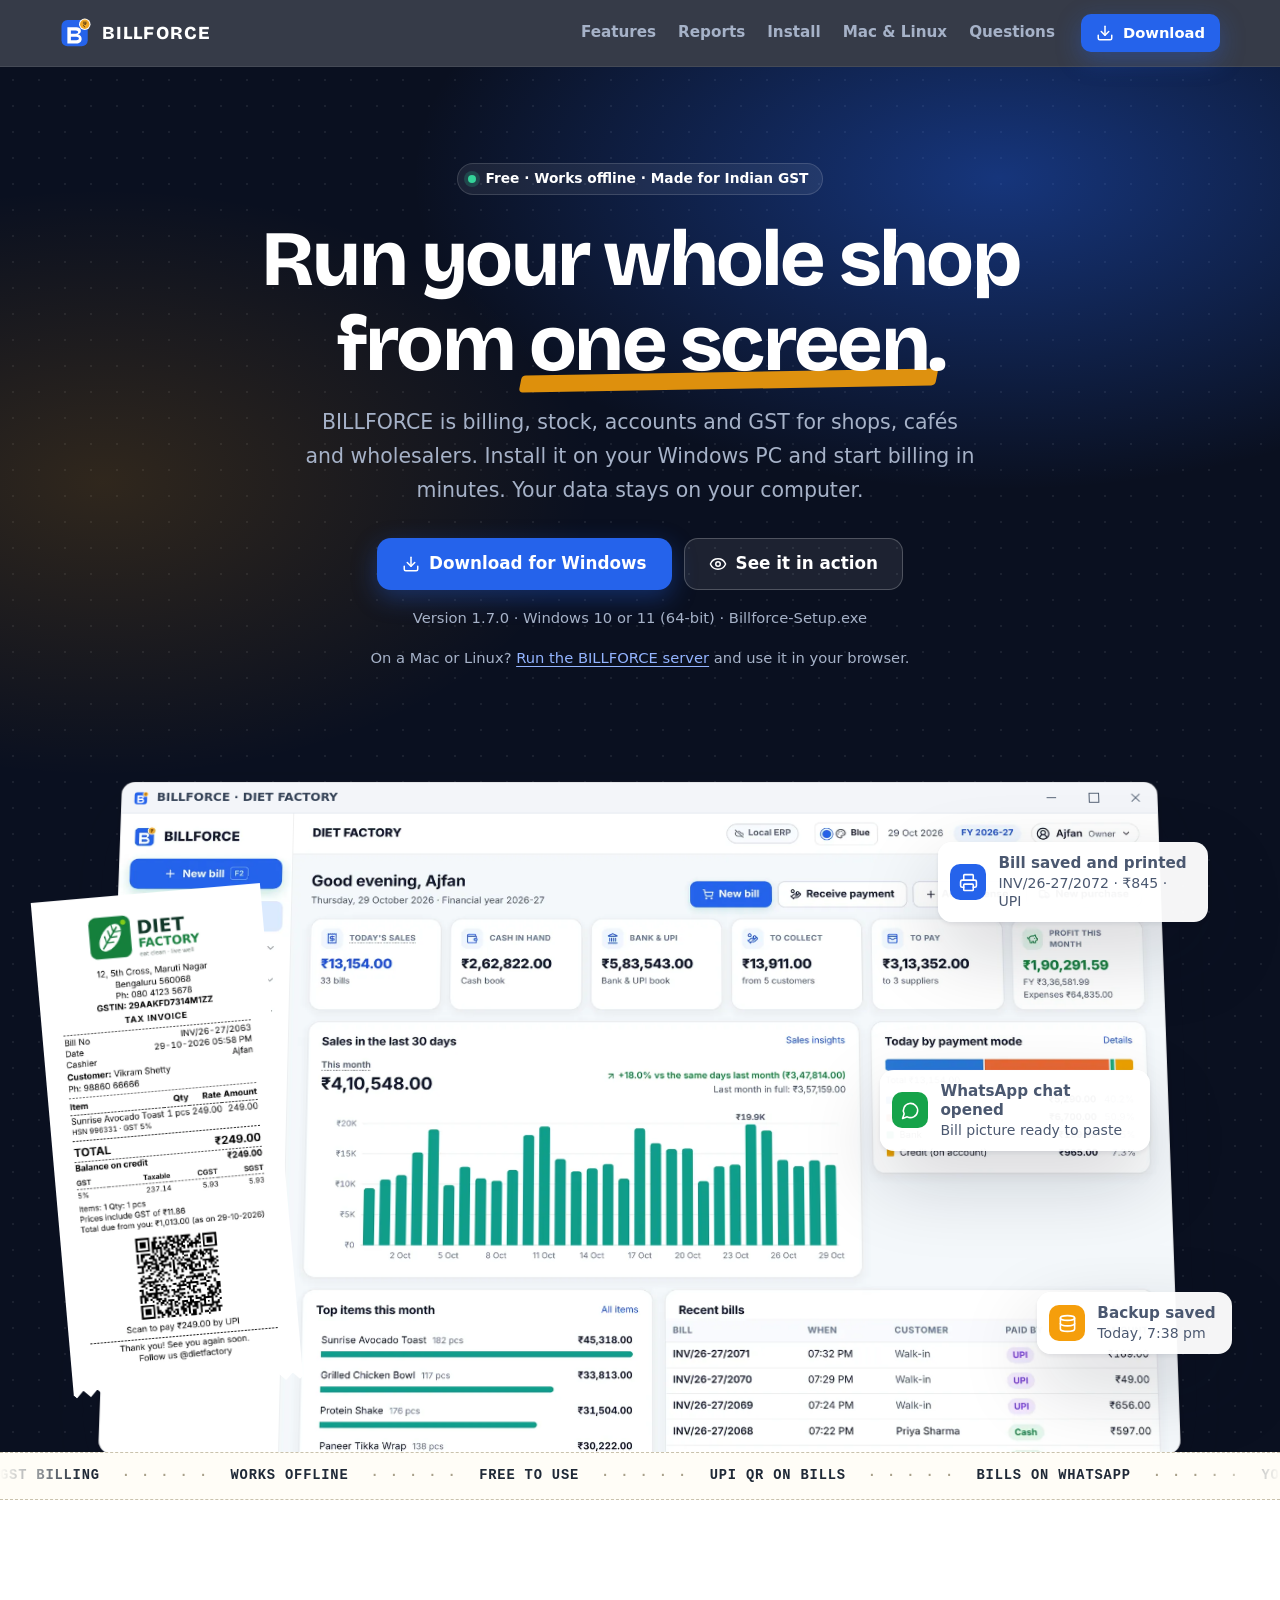
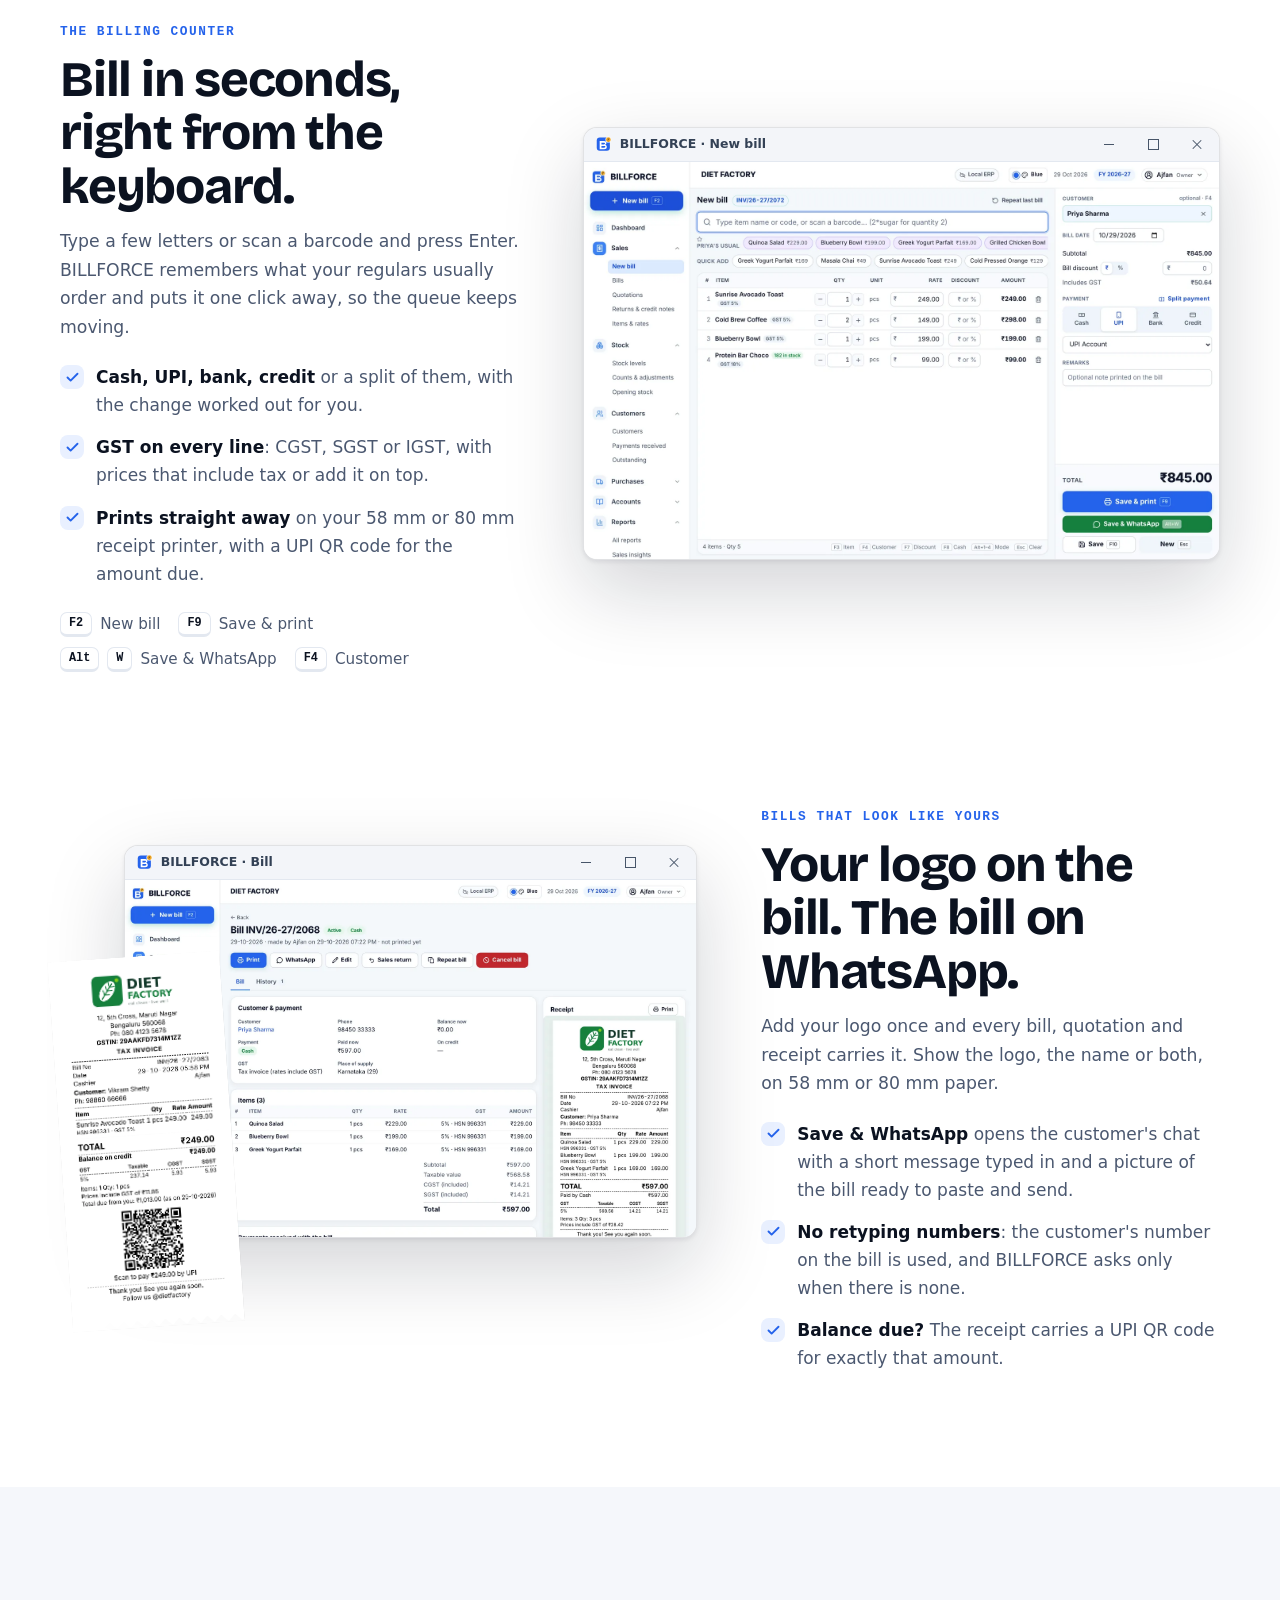
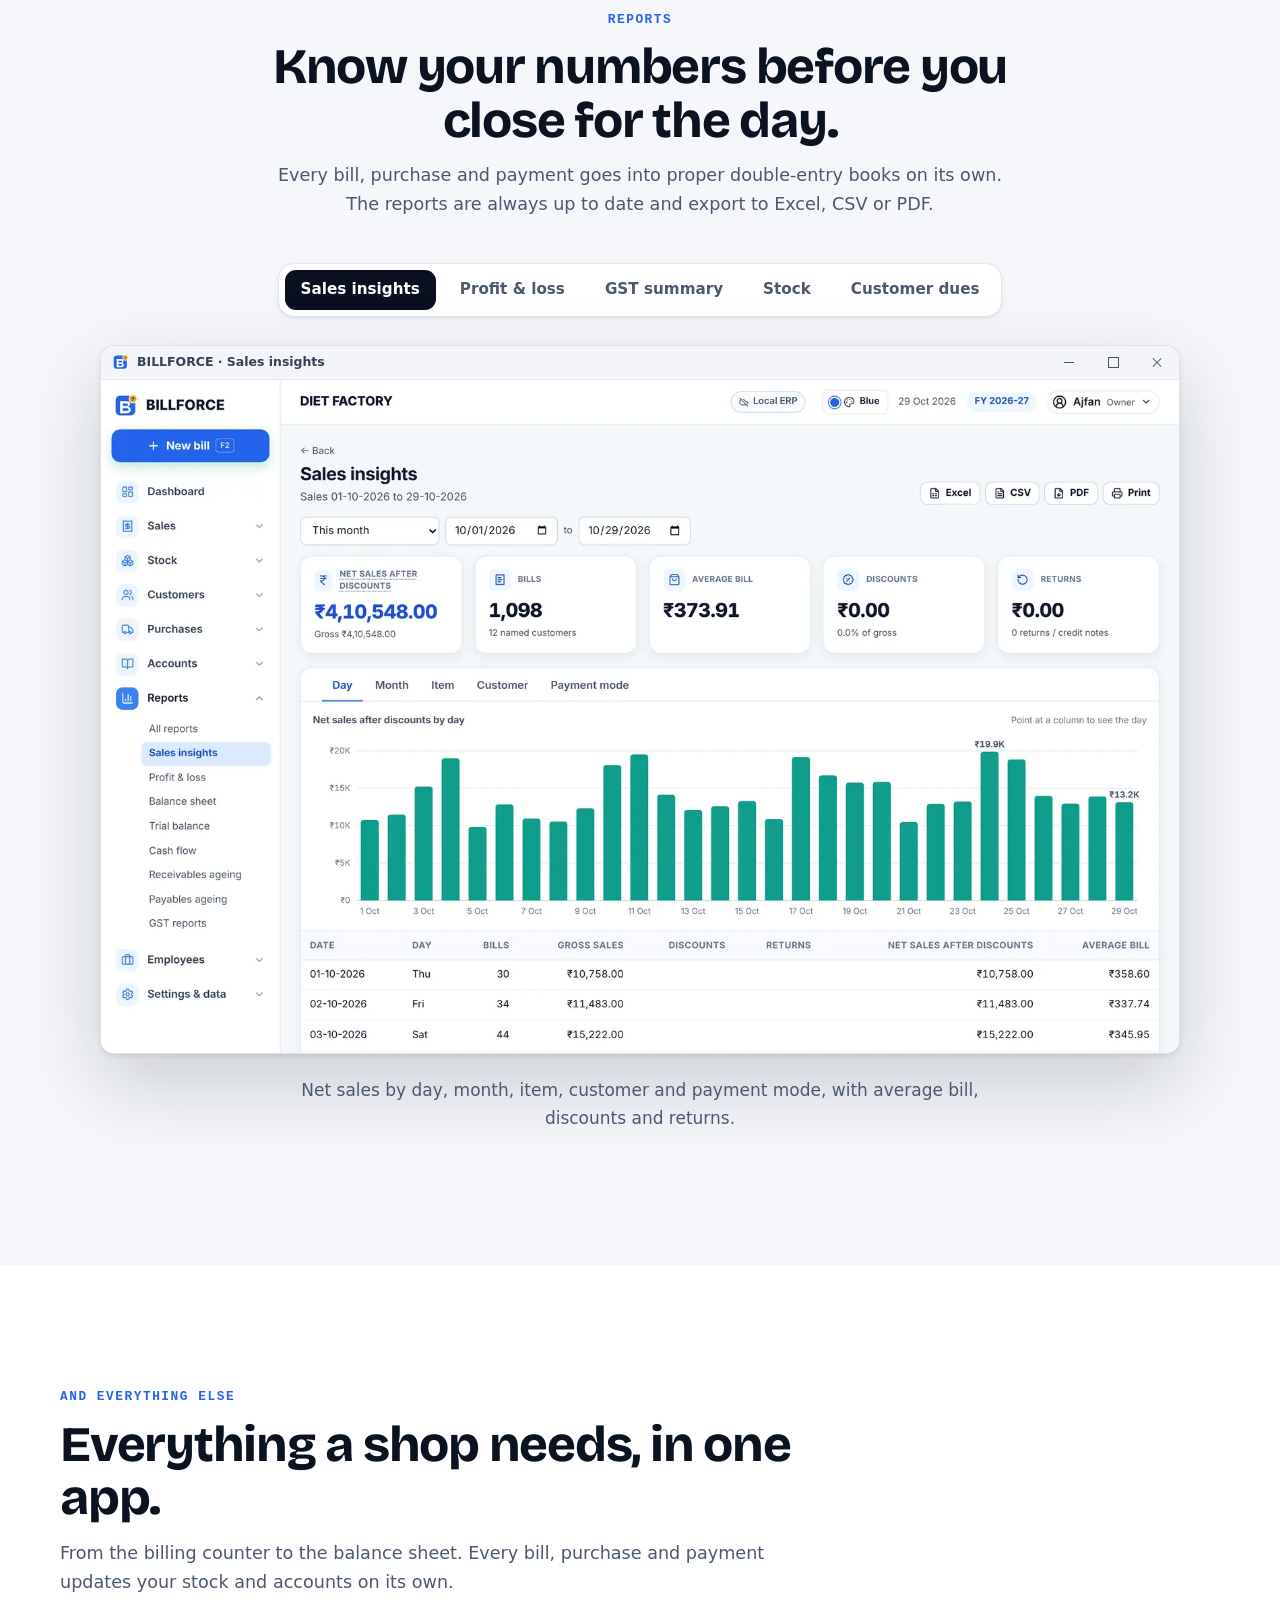
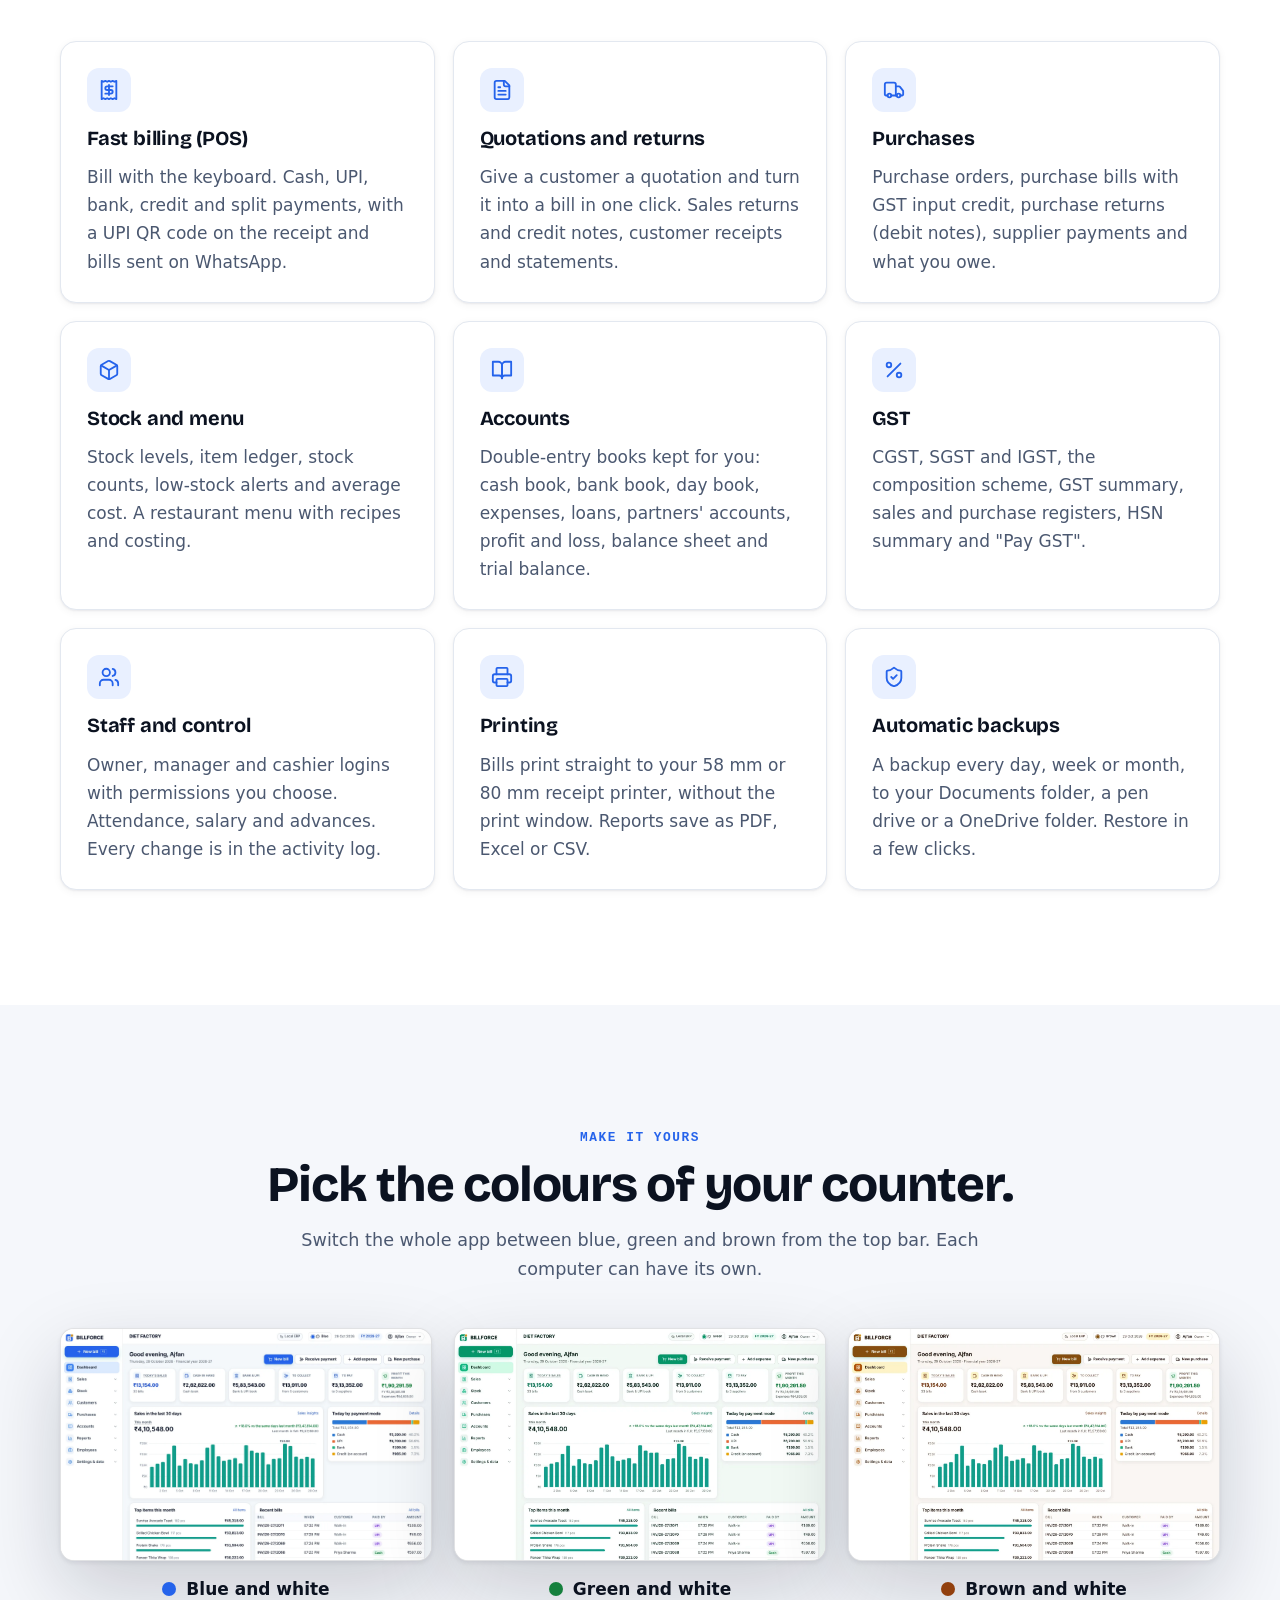
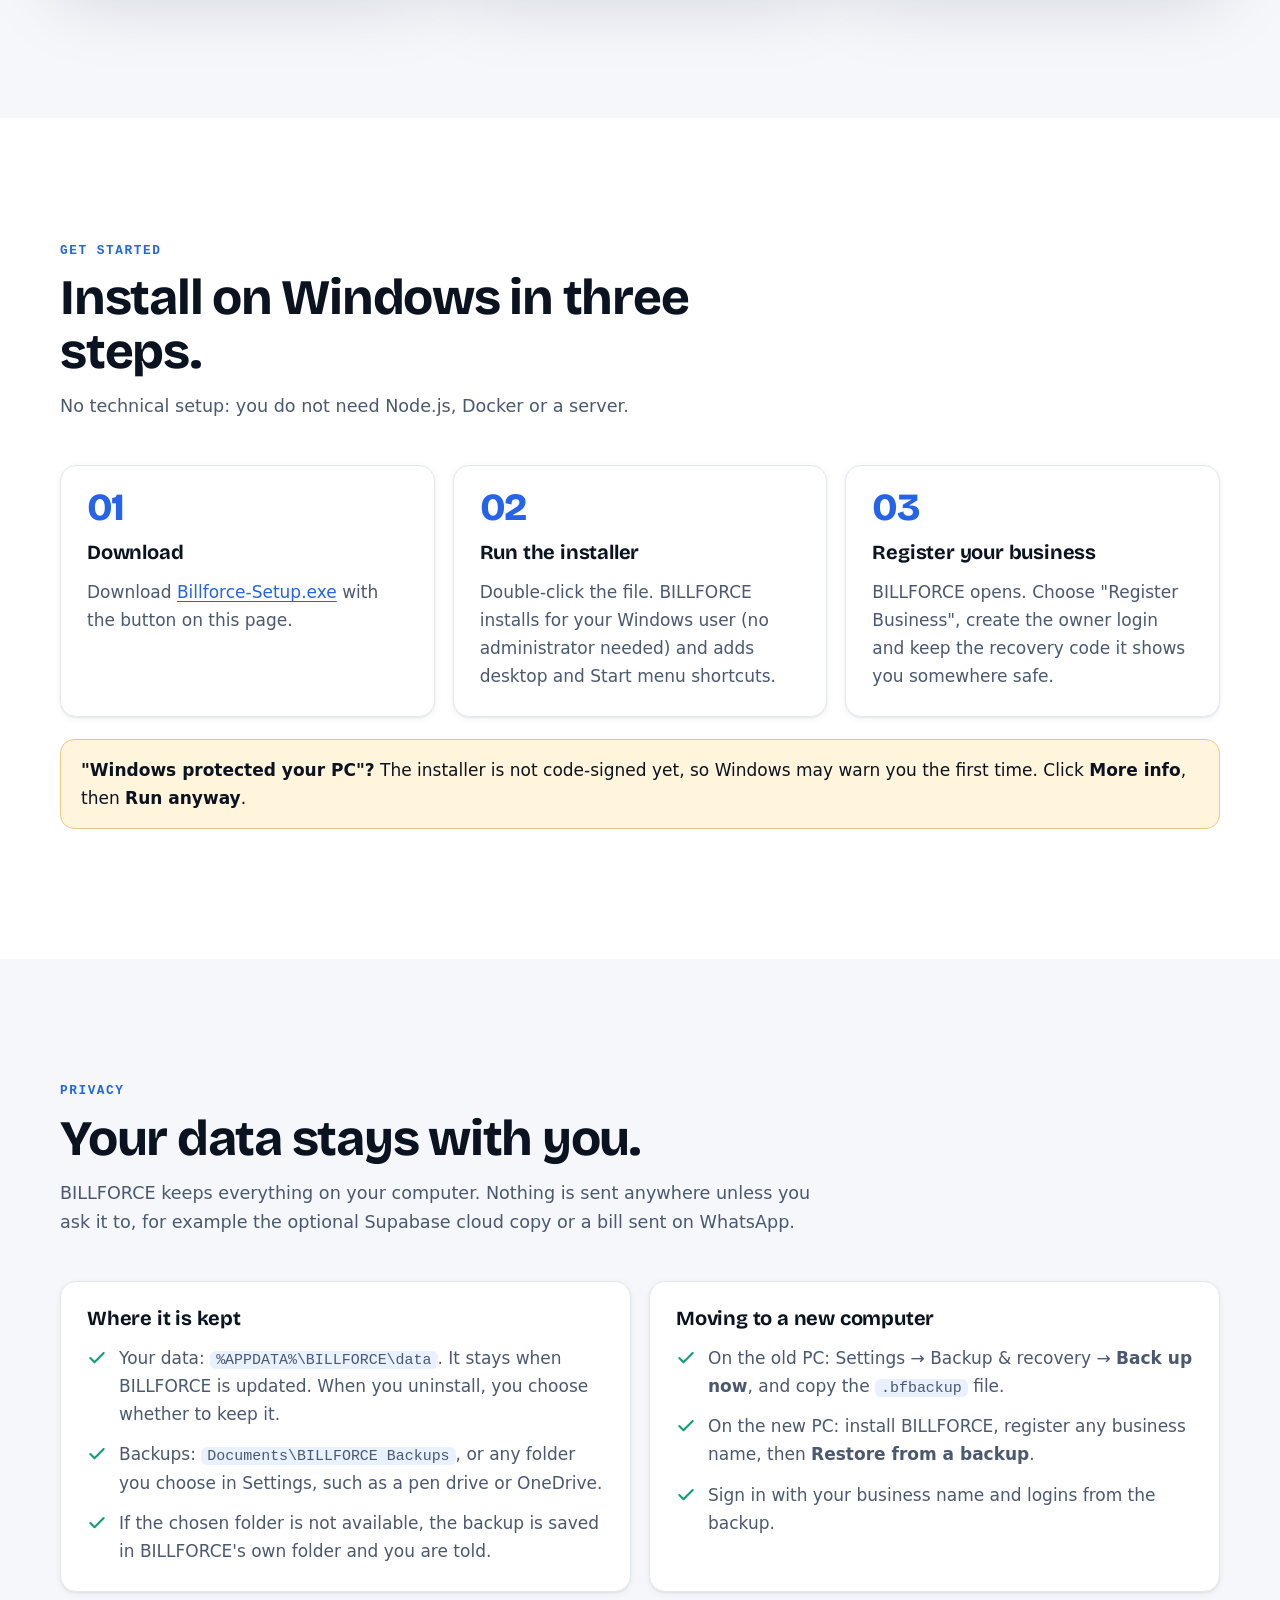
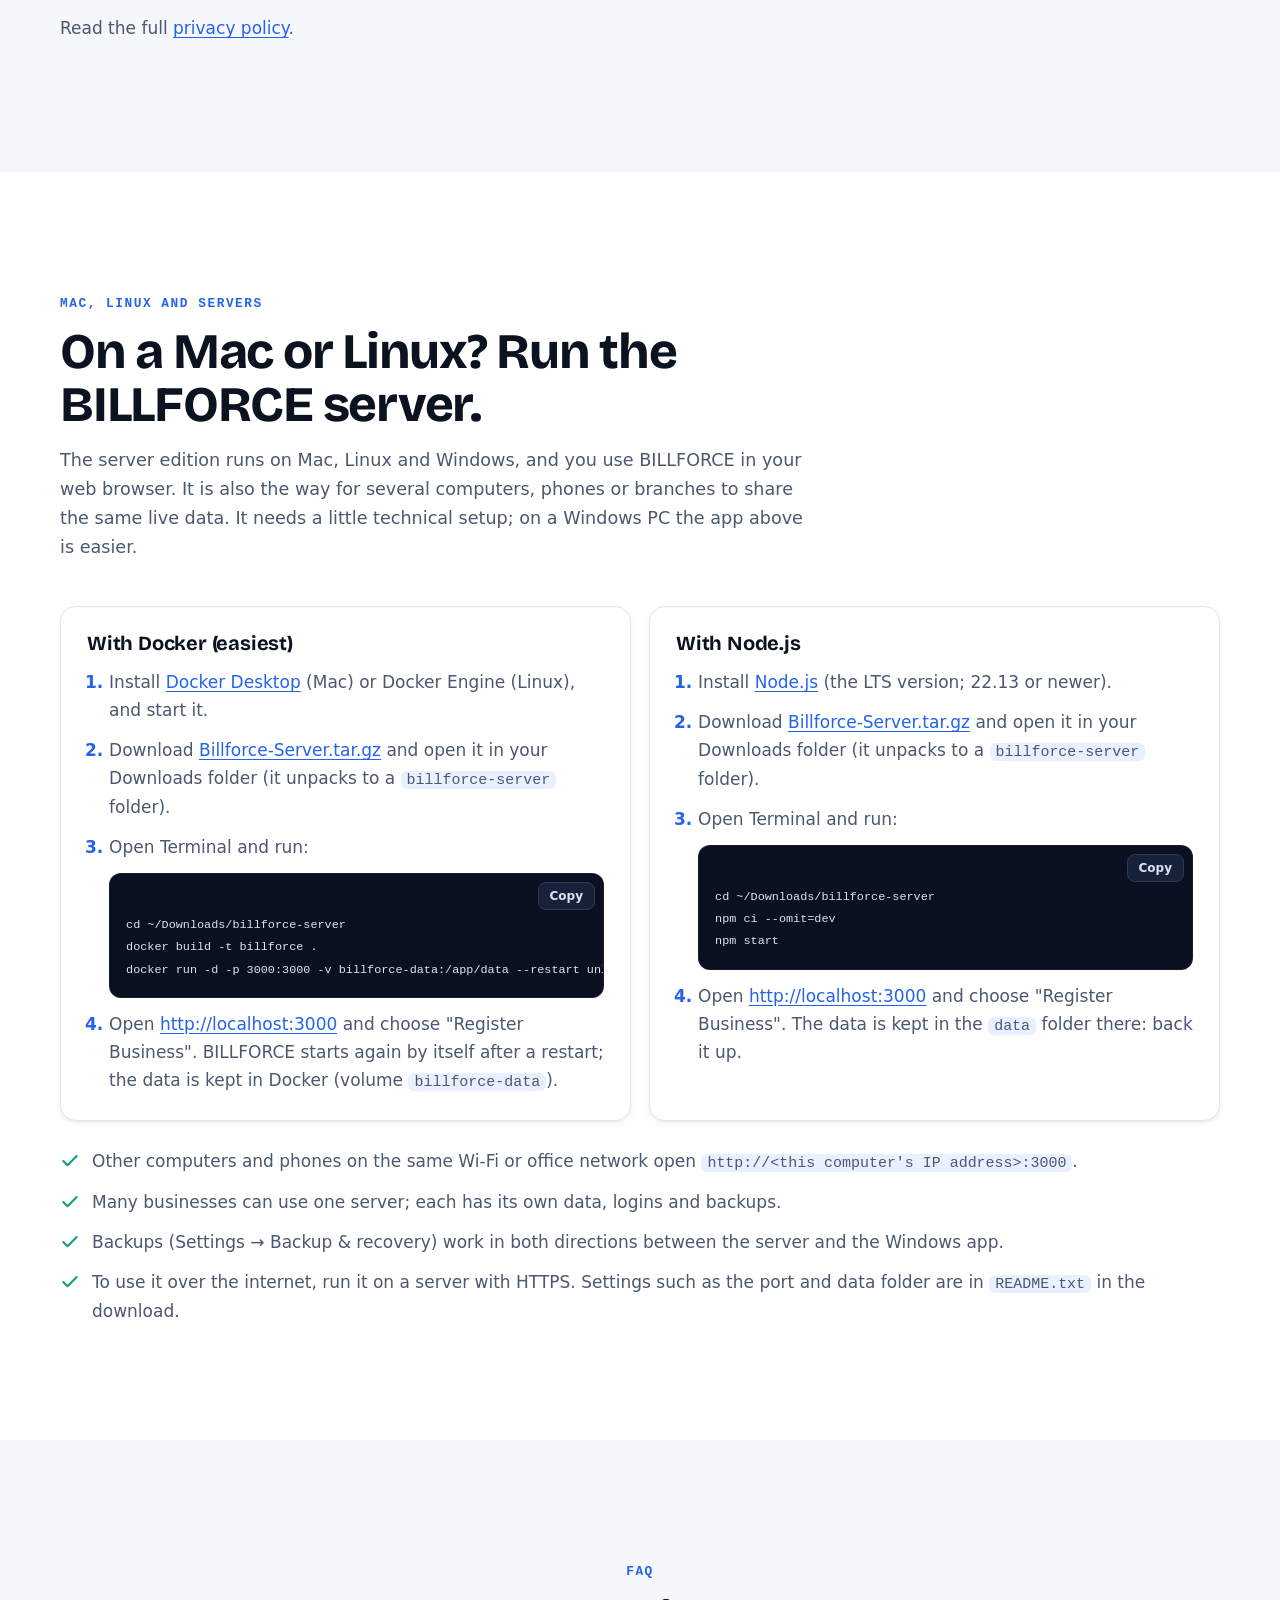
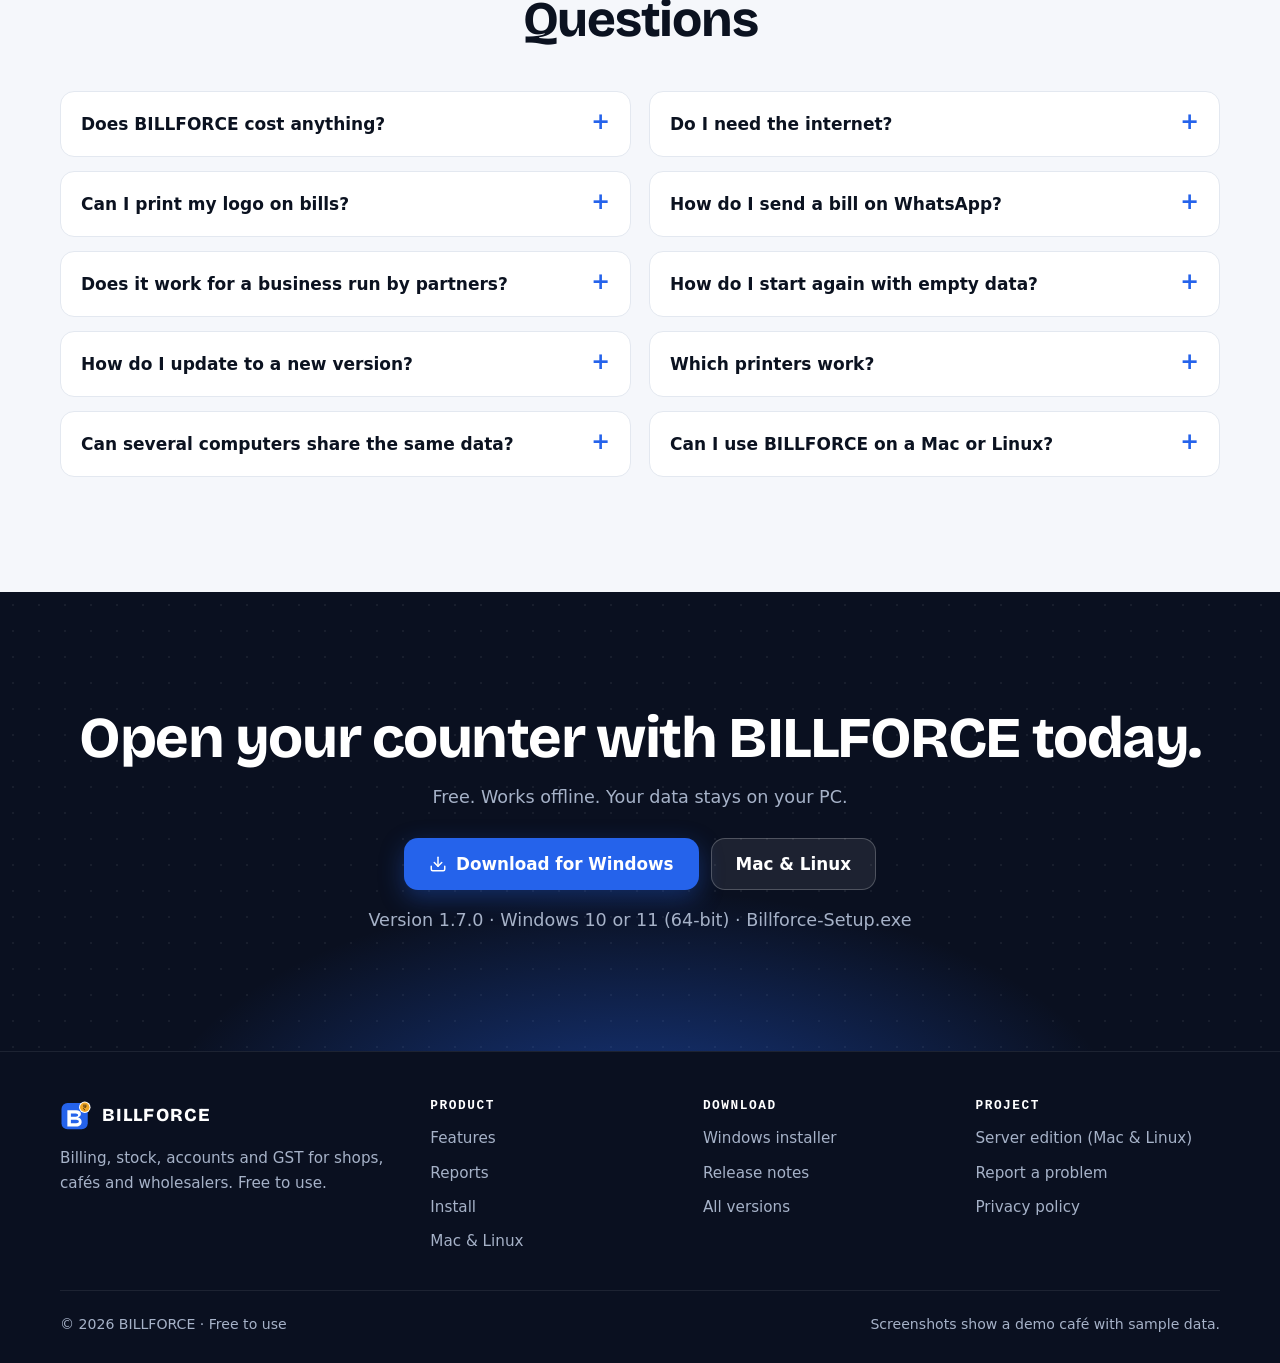
==== index.html @ 5b566c22 "Publish BILLFORCE website ajfan6T/BillForceWeb@0c5fa1c10edce7bf904c060637e30212756f47a3" ====
<!doctype html>
<html lang="en">
<head>
  <meta charset="utf-8">
  <meta name="viewport" content="width=device-width, initial-scale=1">
  <title>BILLFORCE: billing, stock, accounts &amp; GST software for your shop</title>
  <meta name="description" content="BILLFORCE is a free ERP and point of sale for shops, cafés and wholesalers: GST billing, stock, purchases, accounts, payroll and reports. It runs on your Windows PC, works without internet, and your data stays with you.">
  <meta name="theme-color" content="#0a1020">
  <link rel="icon" type="image/svg+xml" href="./icon.svg">
  <link rel="apple-touch-icon" href="./icon.png">
  <link rel="preload" href="./fonts/bricolage-grotesque.woff2" as="font" type="font/woff2" crossorigin>
  <link rel="canonical" href="https://billforce.in/">
  <meta property="og:url" content="https://billforce.in/">
  <meta property="og:type" content="website">
  <meta property="og:title" content="BILLFORCE: run your whole shop from one screen">
  <meta property="og:description" content="Free GST billing, stock, accounts and payroll for Windows. Works offline. Your data stays on your PC.">
  <meta property="og:image" content="https://billforce.in/screens/og.jpg">
  <meta property="og:image:width" content="1200">
  <meta property="og:image:height" content="630">
  <meta name="twitter:card" content="summary_large_image">
  <link rel="stylesheet" href="./styles.css">
  <script>document.documentElement.classList.add('js');</script>
</head>
<body>
  <svg width="0" height="0" style="position:absolute" aria-hidden="true" focusable="false">
    <symbol id="i-download" viewBox="0 0 24 24"><path d="M21 15v4a2 2 0 0 1-2 2H5a2 2 0 0 1-2-2v-4"/><polyline points="7 10 12 15 17 10"/><line x1="12" x2="12" y1="15" y2="3"/></symbol>
    <symbol id="i-check" viewBox="0 0 24 24"><path d="M20 6 9 17l-5-5"/></symbol>
    <symbol id="i-eye" viewBox="0 0 24 24"><path d="M2.062 12.348a1 1 0 0 1 0-.696 10.75 10.75 0 0 1 19.876 0 1 1 0 0 1 0 .696 10.75 10.75 0 0 1-19.876 0"/><circle cx="12" cy="12" r="3"/></symbol>
    <symbol id="i-receipt" viewBox="0 0 24 24"><path d="M4 2v20l2-1 2 1 2-1 2 1 2-1 2 1 2-1 2 1V2l-2 1-2-1-2 1-2-1-2 1-2-1-2 1Z"/><path d="M16 8h-6a2 2 0 1 0 0 4h4a2 2 0 1 1 0 4H8"/><path d="M12 17.5v-11"/></symbol>
    <symbol id="i-file" viewBox="0 0 24 24"><path d="M15 2H6a2 2 0 0 0-2 2v16a2 2 0 0 0 2 2h12a2 2 0 0 0 2-2V7Z"/><path d="M14 2v4a2 2 0 0 0 2 2h4"/><path d="M16 13H8"/><path d="M16 17H8"/><path d="M10 9H8"/></symbol>
    <symbol id="i-truck" viewBox="0 0 24 24"><path d="M14 18V6a2 2 0 0 0-2-2H4a2 2 0 0 0-2 2v11a1 1 0 0 0 1 1h2"/><path d="M15 18H9"/><path d="M19 18h2a1 1 0 0 0 1-1v-3.65a1 1 0 0 0-.22-.62l-3.48-4.35A1 1 0 0 0 17.52 8H14"/><circle cx="17" cy="18" r="2"/><circle cx="7" cy="18" r="2"/></symbol>
    <symbol id="i-box" viewBox="0 0 24 24"><path d="M21 8a2 2 0 0 0-1-1.73l-7-4a2 2 0 0 0-2 0l-7 4A2 2 0 0 0 3 8v8a2 2 0 0 0 1 1.73l7 4a2 2 0 0 0 2 0l7-4A2 2 0 0 0 21 16Z"/><path d="m3.3 7 8.7 5 8.7-5"/><path d="M12 22V12"/></symbol>
    <symbol id="i-book" viewBox="0 0 24 24"><path d="M2 3h6a4 4 0 0 1 4 4v14a3 3 0 0 0-3-3H2z"/><path d="M22 3h-6a4 4 0 0 0-4 4v14a3 3 0 0 1 3-3h7z"/></symbol>
    <symbol id="i-percent" viewBox="0 0 24 24"><line x1="19" x2="5" y1="5" y2="19"/><circle cx="6.5" cy="6.5" r="2.5"/><circle cx="17.5" cy="17.5" r="2.5"/></symbol>
    <symbol id="i-users" viewBox="0 0 24 24"><path d="M16 21v-2a4 4 0 0 0-4-4H6a4 4 0 0 0-4 4v2"/><circle cx="9" cy="7" r="4"/><path d="M22 21v-2a4 4 0 0 0-3-3.87"/><path d="M16 3.13a4 4 0 0 1 0 7.75"/></symbol>
    <symbol id="i-shield" viewBox="0 0 24 24"><path d="M20 13c0 5-3.5 7.5-7.66 8.95a1 1 0 0 1-.67-.01C7.5 20.5 4 18 4 13V6a1 1 0 0 1 1-1c2 0 4.5-1.2 6.24-2.72a1.17 1.17 0 0 1 1.52 0C14.51 3.81 17 5 19 5a1 1 0 0 1 1 1z"/><path d="m9 12 2 2 4-4"/></symbol>
    <symbol id="i-printer" viewBox="0 0 24 24"><path d="M6 18H4a2 2 0 0 1-2-2v-5a2 2 0 0 1 2-2h16a2 2 0 0 1 2 2v5a2 2 0 0 1-2 2h-2"/><path d="M6 9V3a1 1 0 0 1 1-1h10a1 1 0 0 1 1 1v6"/><rect x="6" y="14" width="12" height="8" rx="1"/></symbol>
    <symbol id="i-message" viewBox="0 0 24 24"><path d="M7.9 20A9 9 0 1 0 4 16.1L2 22Z"/></symbol>
    <symbol id="i-database" viewBox="0 0 24 24"><ellipse cx="12" cy="5" rx="9" ry="3"/><path d="M3 5V19A9 3 0 0 0 21 19V5"/><path d="M3 12A9 3 0 0 0 21 12"/></symbol>
  </svg>

  <a class="skip" href="#main">Skip to content</a>

  <header class="top">
    <div class="wrap">
      <a class="brand" href="./" aria-label="BILLFORCE home"><img src="./icon.svg" alt="" width="32" height="32">BILLFORCE</a>
      <nav class="nav" aria-label="Sections">
        <a href="#features">Features</a>
        <a href="#tour">Reports</a>
        <a href="#install">Install</a>
        <a href="#mac-linux">Mac &amp; Linux</a>
        <a href="#faq">Questions</a>
      </nav>
      <a class="btn btn-primary btn-sm" href="https://github.com/ajfan6T/billforce-releases/releases/latest/download/Billforce-Setup.exe">
        <svg class="icon" aria-hidden="true"><use href="#i-download"/></svg>Download
      </a>
    </div>
  </header>

  <main id="main">
    <section class="hero" aria-labelledby="hero-title">
      <div class="wrap">
        <div class="hero-copy">
          <span class="eyebrow"><span class="dot" aria-hidden="true"></span>Free · Works offline · Made for Indian GST</span>
          <h1 id="hero-title">Run your whole shop from <span class="mark">one screen</span>.</h1>
          <p class="lead">BILLFORCE is billing, stock, accounts and GST for shops, cafés and wholesalers. Install it on your Windows PC and start billing in minutes. Your data stays on your computer.</p>
          <div class="actions">
            <a class="btn btn-primary btn-lg" href="https://github.com/ajfan6T/billforce-releases/releases/latest/download/Billforce-Setup.exe">
              <svg class="icon" aria-hidden="true"><use href="#i-download"/></svg>Download for Windows
            </a>
            <a class="btn btn-light btn-lg" href="#features">
              <svg class="icon" aria-hidden="true"><use href="#i-eye"/></svg>See it in action
            </a>
          </div>
          <p class="release" data-release>Version 1.7.0 · Windows 10 or 11 (64-bit) · Billforce-Setup.exe</p>
          <p class="release">On a Mac or Linux? <a href="#mac-linux">Run the BILLFORCE server</a> and use it in your browser.</p>
        </div>

        <div class="stage">
          <div class="window">
            <div class="window-bar" aria-hidden="true"><img src="./icon.svg" alt="">BILLFORCE · DIET FACTORY<span class="controls"><i></i><i></i><i></i></span></div>
            <img class="screen" src="./screens/dashboard.webp" width="1920" height="1200" fetchpriority="high"
              alt="The BILLFORCE dashboard of a café on a Thursday evening: today's sales ₹13,154 from 33 bills, cash and bank balances, money to collect and to pay, profit this month, a 30-day sales chart, today's sales by payment mode, top items and recent bills.">
          </div>
          <div class="paper"><img src="./screens/receipt.webp" width="620" height="1362" alt="A printed BILLFORCE receipt with the café's logo, GSTIN, items, GST table, the balance on credit and a UPI QR code to pay it."></div>
          <div class="chip chip-1" aria-hidden="true"><span class="badge"><svg class="icon"><use href="#i-printer"/></svg></span><span><b>Bill saved and printed</b>INV/26-27/2072 · ₹845 · UPI</span></div>
          <div class="chip chip-2" aria-hidden="true"><span class="badge"><svg class="icon"><use href="#i-message"/></svg></span><span><b>WhatsApp chat opened</b>Bill picture ready to paste</span></div>
          <div class="chip chip-3" aria-hidden="true"><span class="badge"><svg class="icon"><use href="#i-database"/></svg></span><span><b>Backup saved</b>Today, 7:38 pm</span></div>
        </div>
      </div>
    </section>

    <div class="tape" aria-label="What BILLFORCE does">
      <div class="tape-track">
        <ul>
          <li>GST billing</li><li>Works offline</li><li>Free to use</li><li>UPI QR on bills</li><li>Bills on WhatsApp</li><li>Your logo on bills</li><li>58 mm and 80 mm printers</li><li>Stock and purchases</li><li>Double-entry accounts</li><li>Automatic backups</li><li>Staff logins</li><li>Excel · CSV · PDF</li>
        </ul>
        <ul aria-hidden="true">
          <li>GST billing</li><li>Works offline</li><li>Free to use</li><li>UPI QR on bills</li><li>Bills on WhatsApp</li><li>Your logo on bills</li><li>58 mm and 80 mm printers</li><li>Stock and purchases</li><li>Double-entry accounts</li><li>Automatic backups</li><li>Staff logins</li><li>Excel · CSV · PDF</li>
        </ul>
      </div>
    </div>

    <section id="features" aria-label="Features">
      <div class="wrap">
        <article class="story">
          <div class="story-copy">
            <span class="kicker">The billing counter</span>
            <h2>Bill in seconds, right from the keyboard.</h2>
            <p>Type a few letters or scan a barcode and press Enter. BILLFORCE remembers what your regulars usually order and puts it one click away, so the queue keeps moving.</p>
            <ul class="points">
              <li><span class="tick"><svg class="icon" aria-hidden="true"><use href="#i-check"/></svg></span><span><b>Cash, UPI, bank, credit</b> or a split of them, with the change worked out for you.</span></li>
              <li><span class="tick"><svg class="icon" aria-hidden="true"><use href="#i-check"/></svg></span><span><b>GST on every line</b>: CGST, SGST or IGST, with prices that include tax or add it on top.</span></li>
              <li><span class="tick"><svg class="icon" aria-hidden="true"><use href="#i-check"/></svg></span><span><b>Prints straight away</b> on your 58 mm or 80 mm receipt printer, with a UPI QR code for the amount due.</span></li>
            </ul>
            <div class="keys" aria-label="Keyboard shortcuts">
              <span><kbd>F2</kbd> New bill</span>
              <span><kbd>F9</kbd> Save &amp; print</span>
              <span><kbd>Alt</kbd><kbd>W</kbd> Save &amp; WhatsApp</span>
              <span><kbd>F4</kbd> Customer</span>
            </div>
          </div>
          <div class="window">
            <div class="window-bar" aria-hidden="true"><img src="./icon.svg" alt="">BILLFORCE · New bill<span class="controls"><i></i><i></i><i></i></span></div>
            <img class="screen" src="./screens/billing.webp" width="1600" height="1000" loading="lazy"
              alt="The BILLFORCE billing screen: four items on a bill for a regular customer, her usual items as quick buttons, UPI selected as payment, a total of ₹845 and the Save & print, Save & WhatsApp and Save buttons.">
          </div>
        </article>

        <article class="story flip">
          <div class="story-copy">
            <span class="kicker">Bills that look like yours</span>
            <h2>Your logo on the bill. The bill on WhatsApp.</h2>
            <p>Add your logo once and every bill, quotation and receipt carries it. Show the logo, the name or both, on 58 mm or 80 mm paper.</p>
            <ul class="points">
              <li><span class="tick"><svg class="icon" aria-hidden="true"><use href="#i-check"/></svg></span><span><b>Save &amp; WhatsApp</b> opens the customer's chat with a short message typed in and a picture of the bill ready to paste and send.</span></li>
              <li><span class="tick"><svg class="icon" aria-hidden="true"><use href="#i-check"/></svg></span><span><b>No retyping numbers</b>: the customer's number on the bill is used, and BILLFORCE asks only when there is none.</span></li>
              <li><span class="tick"><svg class="icon" aria-hidden="true"><use href="#i-check"/></svg></span><span><b>Balance due?</b> The receipt carries a UPI QR code for exactly that amount.</span></li>
            </ul>
          </div>
          <div class="duo">
            <div class="window">
              <div class="window-bar" aria-hidden="true"><img src="./icon.svg" alt="">BILLFORCE · Bill<span class="controls"><i></i><i></i><i></i></span></div>
              <img class="screen" src="./screens/bill-detail.webp" width="1600" height="1000" loading="lazy"
                alt="A saved bill in BILLFORCE with Print, WhatsApp, Edit, Sales return and Repeat bill buttons, the customer and payment, the items with GST, and the printed receipt with the café's logo beside it.">
            </div>
            <div class="paper"><img src="./screens/receipt.webp" width="620" height="1362" loading="lazy" alt="The same kind of receipt as a picture, the way it is sent on WhatsApp."></div>
          </div>
        </article>
      </div>
    </section>

    <section id="tour" class="alt" aria-labelledby="tour-title">
      <div class="wrap">
        <div class="section-head center">
          <span class="kicker">Reports</span>
          <h2 id="tour-title">Know your numbers before you close for the day.</h2>
          <p>Every bill, purchase and payment goes into proper double-entry books on its own. The reports are always up to date and export to Excel, CSV or PDF.</p>
        </div>
        <div class="tabs" role="tablist" aria-label="Reports">
          <button type="button" role="tab" id="tab-sales" aria-controls="panel-sales" aria-selected="true">Sales insights</button>
          <button type="button" role="tab" id="tab-pl" aria-controls="panel-pl" aria-selected="false" tabindex="-1">Profit &amp; loss</button>
          <button type="button" role="tab" id="tab-gst" aria-controls="panel-gst" aria-selected="false" tabindex="-1">GST summary</button>
          <button type="button" role="tab" id="tab-stock" aria-controls="panel-stock" aria-selected="false" tabindex="-1">Stock</button>
          <button type="button" role="tab" id="tab-dues" aria-controls="panel-dues" aria-selected="false" tabindex="-1">Customer dues</button>
        </div>
        <figure class="tour-panel" id="panel-sales" role="tabpanel" aria-labelledby="tab-sales">
          <div class="window"><div class="window-bar" aria-hidden="true"><img src="./icon.svg" alt="">BILLFORCE · Sales insights<span class="controls"><i></i><i></i><i></i></span></div>
            <img class="screen" src="./screens/sales-insights.webp" width="1600" height="1000" loading="lazy" alt="Sales insights for October: net sales ₹4,10,548 from 1,098 bills, an average bill of ₹373.91, and net sales by day as a chart and a table."></div>
          <figcaption>Net sales by day, month, item, customer and payment mode, with average bill, discounts and returns.</figcaption>
        </figure>
        <figure class="tour-panel" id="panel-pl" role="tabpanel" aria-labelledby="tab-pl" hidden>
          <div class="window"><div class="window-bar" aria-hidden="true"><img src="./icon.svg" alt="">BILLFORCE · Profit &amp; loss<span class="controls"><i></i><i></i><i></i></span></div>
            <img class="screen" src="./screens/profit-loss.webp" width="1600" height="1000" loading="lazy" alt="Profit and loss for this financial year: net sales, gross profit, purchases and expenses, net profit and net margin, with the trading account below."></div>
          <figcaption>Profit and loss for any period, with gross profit, net margin and a comparison with last year if you like.</figcaption>
        </figure>
        <figure class="tour-panel" id="panel-gst" role="tabpanel" aria-labelledby="tab-gst" hidden>
          <div class="window"><div class="window-bar" aria-hidden="true"><img src="./icon.svg" alt="">BILLFORCE · GST summary<span class="controls"><i></i><i></i><i></i></span></div>
            <img class="screen" src="./screens/gst.webp" width="1600" height="1000" loading="lazy" alt="The GST summary for September: output tax on sales split into CGST and SGST, input tax credit on purchases, and the tax payable."></div>
          <figcaption>Output tax, input tax credit and what to pay, ready for your GSTR-3B. Sales and purchase registers and the HSN summary too.</figcaption>
        </figure>
        <figure class="tour-panel" id="panel-stock" role="tabpanel" aria-labelledby="tab-stock" hidden>
          <div class="window"><div class="window-bar" aria-hidden="true"><img src="./icon.svg" alt="">BILLFORCE · Stock levels<span class="controls"><i></i><i></i><i></i></span></div>
            <img class="screen" src="./screens/stock.webp" width="1600" height="1000" loading="lazy" alt="Stock levels of packaged goods: quantity in stock, low-stock level, average cost, stock value and status for each item."></div>
          <figcaption>What is on the shelf, valued at average cost, with low-stock and out-of-stock alerts. Stock counts and adjustments in a few clicks.</figcaption>
        </figure>
        <figure class="tour-panel" id="panel-dues" role="tabpanel" aria-labelledby="tab-dues" hidden>
          <div class="window"><div class="window-bar" aria-hidden="true"><img src="./icon.svg" alt="">BILLFORCE · Customer outstanding<span class="controls"><i></i><i></i><i></i></span></div>
            <img class="screen" src="./screens/outstanding.webp" width="1600" height="1000" loading="lazy" alt="Customer outstanding: five customers who owe money, how much each owes, their last bill and payment, and days since they last paid."></div>
          <figcaption>Who owes you, how much, and how long since they last paid. Customer statements, receipts and credit limits are built in.</figcaption>
        </figure>
      </div>
    </section>

    <section aria-labelledby="all-title">
      <div class="wrap">
        <div class="section-head">
          <span class="kicker">And everything else</span>
          <h2 id="all-title">Everything a shop needs, in one app.</h2>
          <p>From the billing counter to the balance sheet. Every bill, purchase and payment updates your stock and accounts on its own.</p>
        </div>
        <div class="grid">
          <article class="card">
            <span class="icon-box"><svg class="icon" aria-hidden="true"><use href="#i-receipt"/></svg></span>
            <h3>Fast billing (POS)</h3>
            <p>Bill with the keyboard. Cash, UPI, bank, credit and split payments, with a UPI QR code on the receipt and bills sent on WhatsApp.</p>
          </article>
          <article class="card">
            <span class="icon-box"><svg class="icon" aria-hidden="true"><use href="#i-file"/></svg></span>
            <h3>Quotations and returns</h3>
            <p>Give a customer a quotation and turn it into a bill in one click. Sales returns and credit notes, customer receipts and statements.</p>
          </article>
          <article class="card">
            <span class="icon-box"><svg class="icon" aria-hidden="true"><use href="#i-truck"/></svg></span>
            <h3>Purchases</h3>
            <p>Purchase orders, purchase bills with GST input credit, purchase returns (debit notes), supplier payments and what you owe.</p>
          </article>
          <article class="card">
            <span class="icon-box"><svg class="icon" aria-hidden="true"><use href="#i-box"/></svg></span>
            <h3>Stock and menu</h3>
            <p>Stock levels, item ledger, stock counts, low-stock alerts and average cost. A restaurant menu with recipes and costing.</p>
          </article>
          <article class="card">
            <span class="icon-box"><svg class="icon" aria-hidden="true"><use href="#i-book"/></svg></span>
            <h3>Accounts</h3>
            <p>Double-entry books kept for you: cash book, bank book, day book, expenses, loans, partners' accounts, profit and loss, balance sheet and trial balance.</p>
          </article>
          <article class="card">
            <span class="icon-box"><svg class="icon" aria-hidden="true"><use href="#i-percent"/></svg></span>
            <h3>GST</h3>
            <p>CGST, SGST and IGST, the composition scheme, GST summary, sales and purchase registers, HSN summary and "Pay GST".</p>
          </article>
          <article class="card">
            <span class="icon-box"><svg class="icon" aria-hidden="true"><use href="#i-users"/></svg></span>
            <h3>Staff and control</h3>
            <p>Owner, manager and cashier logins with permissions you choose. Attendance, salary and advances. Every change is in the activity log.</p>
          </article>
          <article class="card">
            <span class="icon-box"><svg class="icon" aria-hidden="true"><use href="#i-printer"/></svg></span>
            <h3>Printing</h3>
            <p>Bills print straight to your 58 mm or 80 mm receipt printer, without the print window. Reports save as PDF, Excel or CSV.</p>
          </article>
          <article class="card">
            <span class="icon-box"><svg class="icon" aria-hidden="true"><use href="#i-shield"/></svg></span>
            <h3>Automatic backups</h3>
            <p>A backup every day, week or month, to your Documents folder, a pen drive or a OneDrive folder. Restore in a few clicks.</p>
          </article>
        </div>
      </div>
    </section>

    <section class="alt" aria-labelledby="themes-title">
      <div class="wrap">
        <div class="section-head center">
          <span class="kicker">Make it yours</span>
          <h2 id="themes-title">Pick the colours of your counter.</h2>
          <p>Switch the whole app between blue, green and brown from the top bar. Each computer can have its own.</p>
        </div>
        <div class="themes">
          <figure>
            <div class="window"><img class="screen" src="./screens/dashboard.webp" width="1920" height="1200" loading="lazy" alt="The dashboard in the blue theme."></div>
            <figcaption><span class="swatch" style="background:#2563eb" aria-hidden="true"></span>Blue and white</figcaption>
          </figure>
          <figure>
            <div class="window"><img class="screen" src="./screens/dashboard-green.webp" width="1280" height="800" loading="lazy" alt="The dashboard in the green theme."></div>
            <figcaption><span class="swatch" style="background:#15803d" aria-hidden="true"></span>Green and white</figcaption>
          </figure>
          <figure>
            <div class="window"><img class="screen" src="./screens/dashboard-brown.webp" width="1280" height="800" loading="lazy" alt="The dashboard in the brown theme."></div>
            <figcaption><span class="swatch" style="background:#92400e" aria-hidden="true"></span>Brown and white</figcaption>
          </figure>
        </div>
      </div>
    </section>

    <section id="install" aria-labelledby="install-title">
      <div class="wrap">
        <div class="section-head">
          <span class="kicker">Get started</span>
          <h2 id="install-title">Install on Windows in three steps.</h2>
          <p>No technical setup: you do not need Node.js, Docker or a server.</p>
        </div>
        <ol class="steps">
          <li class="card">
            <h3>Download</h3>
            <p>Download <a href="https://github.com/ajfan6T/billforce-releases/releases/latest/download/Billforce-Setup.exe">Billforce-Setup.exe</a> with the button on this page.</p>
          </li>
          <li class="card">
            <h3>Run the installer</h3>
            <p>Double-click the file. BILLFORCE installs for your Windows user (no administrator needed) and adds desktop and Start menu shortcuts.</p>
          </li>
          <li class="card">
            <h3>Register your business</h3>
            <p>BILLFORCE opens. Choose "Register Business", create the owner login and keep the recovery code it shows you somewhere safe.</p>
          </li>
        </ol>
        <p class="note"><strong>"Windows protected your PC"?</strong> The installer is not code-signed yet, so Windows may warn you the first time. Click <strong>More info</strong>, then <strong>Run anyway</strong>.</p>
      </div>
    </section>

    <section id="data" class="alt" aria-labelledby="data-title">
      <div class="wrap">
        <div class="section-head">
          <span class="kicker">Privacy</span>
          <h2 id="data-title">Your data stays with you.</h2>
          <p>BILLFORCE keeps everything on your computer. Nothing is sent anywhere unless you ask it to, for example the optional Supabase cloud copy or a bill sent on WhatsApp.</p>
        </div>
        <div class="split">
          <div class="card">
            <h3>Where it is kept</h3>
            <ul class="check">
              <li><svg class="icon" aria-hidden="true"><use href="#i-check"/></svg><span>Your data: <code>%APPDATA%\BILLFORCE\data</code>. It stays when BILLFORCE is updated. When you uninstall, you choose whether to keep it.</span></li>
              <li><svg class="icon" aria-hidden="true"><use href="#i-check"/></svg><span>Backups: <code>Documents\BILLFORCE Backups</code>, or any folder you choose in Settings, such as a pen drive or OneDrive.</span></li>
              <li><svg class="icon" aria-hidden="true"><use href="#i-check"/></svg><span>If the chosen folder is not available, the backup is saved in BILLFORCE's own folder and you are told.</span></li>
            </ul>
          </div>
          <div class="card">
            <h3>Moving to a new computer</h3>
            <ul class="check">
              <li><svg class="icon" aria-hidden="true"><use href="#i-check"/></svg><span>On the old PC: Settings → Backup &amp; recovery → <strong>Back up now</strong>, and copy the <code>.bfbackup</code> file.</span></li>
              <li><svg class="icon" aria-hidden="true"><use href="#i-check"/></svg><span>On the new PC: install BILLFORCE, register any business name, then <strong>Restore from a backup</strong>.</span></li>
              <li><svg class="icon" aria-hidden="true"><use href="#i-check"/></svg><span>Sign in with your business name and logins from the backup.</span></li>
            </ul>
          </div>
        </div>
        <p class="privacy-link">Read the full <a href="./privacy/">privacy policy</a>.</p>
      </div>
    </section>

    <section id="mac-linux" aria-labelledby="mac-title">
      <div class="wrap">
        <div class="section-head">
          <span class="kicker">Mac, Linux and servers</span>
          <h2 id="mac-title">On a Mac or Linux? Run the BILLFORCE server.</h2>
          <p>The server edition runs on Mac, Linux and Windows, and you use BILLFORCE in your web browser. It is also the way for several computers, phones or branches to share the same live data. It needs a little technical setup; on a Windows PC the app above is easier.</p>
        </div>
        <div class="split">
          <div class="card">
            <h3>With Docker (easiest)</h3>
            <ol class="howto">
              <li>Install <a href="https://www.docker.com/products/docker-desktop/">Docker Desktop</a> (Mac) or Docker Engine (Linux), and start it.</li>
              <li>Download <a href="https://github.com/ajfan6T/billforce-releases/releases/latest/download/Billforce-Server.tar.gz">Billforce-Server.tar.gz</a> and open it in your Downloads folder (it unpacks to a <code>billforce-server</code> folder).</li>
              <li>Open Terminal and run:
                <pre><code>cd ~/Downloads/billforce-server
docker build -t billforce .
docker run -d -p 3000:3000 -v billforce-data:/app/data --restart unless-stopped --name billforce billforce</code></pre>
              </li>
              <li>Open <a href="http://localhost:3000">http://localhost:3000</a> and choose "Register Business". BILLFORCE starts again by itself after a restart; the data is kept in Docker (volume <code>billforce-data</code>).</li>
            </ol>
          </div>
          <div class="card">
            <h3>With Node.js</h3>
            <ol class="howto">
              <li>Install <a href="https://nodejs.org/">Node.js</a> (the LTS version; 22.13 or newer).</li>
              <li>Download <a href="https://github.com/ajfan6T/billforce-releases/releases/latest/download/Billforce-Server.tar.gz">Billforce-Server.tar.gz</a> and open it in your Downloads folder (it unpacks to a <code>billforce-server</code> folder).</li>
              <li>Open Terminal and run:
                <pre><code>cd ~/Downloads/billforce-server
npm ci --omit=dev
npm start</code></pre>
              </li>
              <li>Open <a href="http://localhost:3000">http://localhost:3000</a> and choose "Register Business". The data is kept in the <code>data</code> folder there: back it up.</li>
            </ol>
          </div>
        </div>
        <ul class="check notes">
          <li><svg class="icon" aria-hidden="true"><use href="#i-check"/></svg><span>Other computers and phones on the same Wi-Fi or office network open <code>http://&lt;this computer's IP address&gt;:3000</code>.</span></li>
          <li><svg class="icon" aria-hidden="true"><use href="#i-check"/></svg><span>Many businesses can use one server; each has its own data, logins and backups.</span></li>
          <li><svg class="icon" aria-hidden="true"><use href="#i-check"/></svg><span>Backups (Settings → Backup &amp; recovery) work in both directions between the server and the Windows app.</span></li>
          <li><svg class="icon" aria-hidden="true"><use href="#i-check"/></svg><span>To use it over the internet, run it on a server with HTTPS. Settings such as the port and data folder are in <code>README.txt</code> in the download.</span></li>
        </ul>
      </div>
    </section>

    <section id="faq" class="alt" aria-labelledby="faq-title">
      <div class="wrap">
        <div class="section-head center">
          <span class="kicker">FAQ</span>
          <h2 id="faq-title">Questions</h2>
        </div>
        <div class="faq">
          <details>
            <summary>Does BILLFORCE cost anything?</summary>
            <p>No. BILLFORCE is free to download and use.</p>
          </details>
          <details>
            <summary>Do I need the internet?</summary>
            <p>No. Billing, stock, accounts, printing and backups all work offline. The internet is only needed to download BILLFORCE, to send bills on WhatsApp and, if you turn it on, for the optional Supabase cloud copy.</p>
          </details>
          <details>
            <summary>Can I print my logo on bills?</summary>
            <p>Yes. Add it in Settings → Business, next to the business name, and choose what the top of the bill shows: logo and name, logo only (when your logo already has the name in it) or name only.</p>
          </details>
          <details>
            <summary>How do I send a bill on WhatsApp?</summary>
            <p>Press <strong>Save &amp; WhatsApp</strong> (Alt+W) on the billing screen, or <strong>WhatsApp</strong> on a saved bill. The customer's chat opens with a short message typed in and a picture of the bill copied: click in the chat, press Ctrl+V, then Send.</p>
          </details>
          <details>
            <summary>Does it work for a business run by partners?</summary>
            <p>Yes. Add each partner with their share of profit in Accounts → Partners. Record what each one invests, expenses they pay from their own pocket and what they take out; BILLFORCE keeps every partner's balance and shares the profit by their ratio when the year is closed.</p>
          </details>
          <details>
            <summary>How do I start again with empty data?</summary>
            <p>The owner can use <strong>Reset data</strong> in Settings → Backup &amp; recovery, with their password. Delete every bill and accounts entry and keep your items and customers, or delete everything. A safety backup is saved first, so you can undo it.</p>
          </details>
          <details>
            <summary>How do I update to a new version?</summary>
            <p>Download the new Billforce-Setup.exe from this page and run it. Your data and backups are kept.</p>
          </details>
          <details>
            <summary>Which printers work?</summary>
            <p>Any printer installed in Windows, including 58 mm and 80 mm thermal receipt printers. Choose yours in Settings → Receipt &amp; printer and bills print straight to it.</p>
          </details>
          <details>
            <summary>Can several computers share the same data?</summary>
            <p>Yes, with the server edition: run it on one computer or a server and open BILLFORCE in the browser of the others. See <a href="#mac-linux">Mac &amp; Linux</a> for the steps (they work on Windows too). The Windows app keeps its data on one PC.</p>
          </details>
          <details>
            <summary>Can I use BILLFORCE on a Mac or Linux?</summary>
            <p>Yes. Run the BILLFORCE server edition (with Docker or Node.js) and use it in your web browser. See <a href="#mac-linux">Mac &amp; Linux</a>.</p>
          </details>
        </div>
      </div>
    </section>

    <section class="cta" aria-labelledby="cta-title">
      <div class="wrap">
        <h2 id="cta-title">Open your counter with BILLFORCE today.</h2>
        <p>Free. Works offline. Your data stays on your PC.</p>
        <div class="actions">
          <a class="btn btn-primary btn-lg" href="https://github.com/ajfan6T/billforce-releases/releases/latest/download/Billforce-Setup.exe">
            <svg class="icon" aria-hidden="true"><use href="#i-download"/></svg>Download for Windows
          </a>
          <a class="btn btn-light btn-lg" href="#mac-linux">Mac &amp; Linux</a>
        </div>
        <p class="release" data-release>Version 1.7.0 · Windows 10 or 11 (64-bit) · Billforce-Setup.exe</p>
      </div>
    </section>
  </main>

  <footer>
    <div class="wrap">
      <div class="footer-grid">
        <div>
          <a class="brand" href="./" aria-label="BILLFORCE home"><img src="./icon.svg" alt="" width="32" height="32">BILLFORCE</a>
          <p>Billing, stock, accounts and GST for shops, cafés and wholesalers. Free to use.</p>
        </div>
        <div>
          <h3>Product</h3>
          <ul>
            <li><a href="#features">Features</a></li>
            <li><a href="#tour">Reports</a></li>
            <li><a href="#install">Install</a></li>
            <li><a href="#mac-linux">Mac &amp; Linux</a></li>
          </ul>
        </div>
        <div>
          <h3>Download</h3>
          <ul>
            <li><a href="https://github.com/ajfan6T/billforce-releases/releases/latest/download/Billforce-Setup.exe">Windows installer</a></li>
            <li><a href="https://github.com/ajfan6T/billforce-releases/releases/latest">Release notes</a></li>
            <li><a href="https://github.com/ajfan6T/billforce-releases/releases">All versions</a></li>
          </ul>
        </div>
        <div>
          <h3>Project</h3>
          <ul>
            <li><a href="https://github.com/ajfan6T/billforce-releases/releases/latest/download/Billforce-Server.tar.gz">Server edition (Mac &amp; Linux)</a></li>
            <li><a href="https://github.com/ajfan6T/billforce-releases/issues">Report a problem</a></li>
            <li><a href="./privacy/">Privacy policy</a></li>
          </ul>
        </div>
      </div>
      <div class="legal">
        <span>© 2026 BILLFORCE · Free to use</span>
        <span>Screenshots show a demo café with sample data.</span>
      </div>
    </div>
  </footer>

  <dialog class="viewer" id="viewer" aria-label="Screenshot">
    <button type="button" aria-label="Close">×</button>
    <img alt="">
  </dialog>

  <script>
    // Report tabs (arrow keys move between them).
    (function () {
      var tabs = Array.prototype.slice.call(document.querySelectorAll('[role="tab"]'));
      function select(tab, focus) {
        tabs.forEach(function (t) {
          var on = t === tab;
          t.setAttribute('aria-selected', on ? 'true' : 'false');
          t.tabIndex = on ? 0 : -1;
          document.getElementById(t.getAttribute('aria-controls')).hidden = !on;
        });
        if (focus) tab.focus();
      }
      tabs.forEach(function (tab, i) {
        tab.addEventListener('click', function () { select(tab, false); });
        tab.addEventListener('keydown', function (e) {
          var next = e.key === 'ArrowRight' ? tabs[(i + 1) % tabs.length] : e.key === 'ArrowLeft' ? tabs[(i - 1 + tabs.length) % tabs.length] : null;
          if (next) { e.preventDefault(); select(next, true); }
        });
      });
    })();

    // Click a screenshot to see it full size.
    (function () {
      var viewer = document.getElementById('viewer');
      if (!viewer || !viewer.showModal) return;
      var big = viewer.querySelector('img');
      document.querySelectorAll('img.screen, .paper img').forEach(function (img) {
        img.addEventListener('click', function () {
          big.src = img.currentSrc || img.src;
          big.alt = img.alt;
          viewer.showModal();
        });
      });
      viewer.addEventListener('click', function () { viewer.close(); });
    })();

    // A "Copy" button on each block of Terminal commands.
    (function () {
      if (!navigator.clipboard) return;
      var blocks = document.querySelectorAll('pre');
      for (var i = 0; i < blocks.length; i++) {
        (function (pre) {
          var btn = document.createElement('button');
          btn.type = 'button';
          btn.className = 'copy';
          btn.textContent = 'Copy';
          btn.addEventListener('click', function () {
            navigator.clipboard.writeText(pre.querySelector('code').textContent).then(function () {
              btn.textContent = 'Copied';
              setTimeout(function () { btn.textContent = 'Copy'; }, 1500);
            });
          });
          pre.appendChild(btn);
        })(blocks[i]);
      }
    })();

    // Show the version, size and date of the latest installer (the static text stays if GitHub cannot be reached).
    (function () {
      var lines = document.querySelectorAll('[data-release]');
      if (!lines.length || !window.fetch) return;
      fetch('https://api.github.com/repos/ajfan6T/billforce-releases/releases/latest', { headers: { Accept: 'application/vnd.github+json' } })
        .then(function (r) { return r.ok ? r.json() : null; })
        .then(function (rel) {
          if (!rel || !rel.assets) return;
          var exe = rel.assets.filter(function (a) { return a.name === 'Billforce-Setup.exe'; })[0];
          if (!exe) return;
          var version = String(rel.tag_name || '').replace(/^v/, '');
          var size = Math.round(exe.size / 1048576) + ' MB';
          var date = new Date(exe.updated_at || rel.published_at).toLocaleDateString(undefined, { day: 'numeric', month: 'short', year: 'numeric' });
          var text = 'Version ' + version + ' · ' + size + ' · updated ' + date + ' · Windows 10 or 11 (64-bit)';
          for (var i = 0; i < lines.length; i++) lines[i].textContent = text;
        })
        .catch(function () {});
    })();
  </script>
</body>
</html>
---- styles.css ----
/* BILLFORCE website. Plain CSS, no framework. Headings: Bricolage Grotesque (OFL, fonts/OFL.txt). */

@font-face {
  font-family: 'Bricolage Grotesque';
  src: url('./fonts/bricolage-grotesque.woff2') format('woff2');
  font-weight: 200 800;
  font-style: normal;
  font-display: swap;
}

:root {
  --bg: #ffffff;
  --bg-soft: #f5f7fb;
  --card: #ffffff;
  --text: #0b1220;
  --text-2: #4b5870;
  --text-3: #6b778c;
  --border: #e3e8f0;
  --brand: #2563eb;
  --brand-dark: #1d4ed8;
  --brand-soft: #e9f0ff;
  --saffron: #f59e0b;
  --saffron-soft: #fff4dc;
  --mint: #0f9f7a;
  --ink: #0a1020;
  --ink-2: #111a30;
  --ink-text: #e7ecf5;
  --ink-text-2: #a6b2c8;
  --paper: #fffdf7;
  --radius: 16px;
  --radius-sm: 10px;
  --shadow-sm: 0 1px 2px rgba(11, 18, 32, 0.06), 0 2px 8px rgba(11, 18, 32, 0.05);
  --shadow: 0 1px 2px rgba(11, 18, 32, 0.06), 0 12px 32px rgba(11, 18, 32, 0.08);
  --shadow-lg: 0 2px 4px rgba(11, 18, 32, 0.08), 0 30px 80px rgba(11, 18, 32, 0.18);
  --display: 'Bricolage Grotesque', 'Segoe UI', system-ui, -apple-system, sans-serif;
  --body: 'Segoe UI', system-ui, -apple-system, BlinkMacSystemFont, Roboto, 'Helvetica Neue', Arial, sans-serif;
  --mono: ui-monospace, 'Cascadia Mono', Consolas, 'SF Mono', Menlo, monospace;
  color-scheme: light;
}

@media (prefers-color-scheme: dark) {
  :root {
    --bg: #0a1020;
    --bg-soft: #0e1628;
    --card: #121b30;
    --text: #e7ecf5;
    --text-2: #a6b2c8;
    --text-3: #8592aa;
    --border: #22304b;
    --brand-soft: #172649;
    --saffron-soft: #3a2a0c;
    --shadow-sm: 0 1px 2px rgba(0, 0, 0, 0.4);
    --shadow: 0 1px 2px rgba(0, 0, 0, 0.35), 0 12px 32px rgba(0, 0, 0, 0.3);
    --shadow-lg: 0 2px 4px rgba(0, 0, 0, 0.4), 0 30px 80px rgba(0, 0, 0, 0.5);
    color-scheme: dark;
  }
}

* { box-sizing: border-box; }
html { scroll-behavior: smooth; scroll-padding-top: 80px; }
body {
  margin: 0;
  background: var(--bg);
  color: var(--text);
  font: 17px/1.65 var(--body);
  -webkit-font-smoothing: antialiased;
  text-rendering: optimizeLegibility;
}
img, svg { display: block; max-width: 100%; }
a { color: var(--brand); text-underline-offset: 3px; }
a:hover { color: var(--brand-dark); }
:focus-visible { outline: 3px solid var(--saffron); outline-offset: 3px; border-radius: 6px; }
h1, h2, h3 { font-family: var(--display); line-height: 1.08; letter-spacing: -0.025em; margin: 0 0 14px; font-weight: 750; }
h2 { font-size: clamp(2rem, 4.4vw, 3.1rem); }
h3 { font-size: 1.25rem; letter-spacing: -0.01em; font-weight: 700; }
p { margin: 0 0 14px; }
.wrap { width: 100%; max-width: 1240px; margin: 0 auto; padding-inline: clamp(16px, 4vw, 40px); }
.muted { color: var(--text-2); }
.icon { width: 20px; height: 20px; flex: none; fill: none; stroke: currentColor; stroke-width: 2; stroke-linecap: round; stroke-linejoin: round; }
.skip { position: absolute; left: -9999px; }
.skip:focus { left: 16px; top: 12px; z-index: 50; background: var(--card); color: var(--text); padding: 8px 14px; border-radius: 8px; }
code { font-family: var(--mono); font-size: 0.88em; background: var(--brand-soft); padding: 1px 6px; border-radius: 6px; overflow-wrap: anywhere; }
kbd {
  display: inline-block;
  font: 650 0.78em/1 var(--mono);
  padding: 5px 8px 4px;
  border: 1px solid var(--border);
  border-bottom-width: 3px;
  border-radius: 7px;
  background: var(--card);
  color: var(--text);
  vertical-align: 0.1em;
  white-space: nowrap;
}

/* Buttons */
.btn {
  display: inline-flex;
  align-items: center;
  justify-content: center;
  gap: 9px;
  font: 650 1rem/1 var(--body);
  padding: 13px 20px;
  border-radius: 12px;
  border: 1px solid transparent;
  text-decoration: none;
  cursor: pointer;
  transition: transform 0.15s ease, background-color 0.15s ease, box-shadow 0.15s ease, border-color 0.15s ease;
}
.btn .icon { width: 18px; height: 18px; }
.btn-primary { background: var(--brand); color: #fff; box-shadow: 0 8px 24px rgba(37, 99, 235, 0.35); }
.btn-primary:hover { background: var(--brand-dark); color: #fff; transform: translateY(-1px); }
.btn-ghost { background: var(--card); color: var(--text); border-color: var(--border); }
.btn-ghost:hover { color: var(--text); border-color: var(--brand); }
.btn-light { background: rgba(255, 255, 255, 0.08); color: #fff; border-color: rgba(255, 255, 255, 0.22); }
.btn-light:hover { background: rgba(255, 255, 255, 0.14); color: #fff; }
.btn-lg { padding: 16px 24px; font-size: 1.05rem; border-radius: 14px; }
.btn-sm { padding: 9px 14px; font-size: 0.92rem; border-radius: 10px; }

/* Top bar */
.top {
  position: sticky;
  top: 0;
  z-index: 20;
  background: color-mix(in srgb, var(--ink) 82%, transparent);
  backdrop-filter: saturate(160%) blur(12px);
  -webkit-backdrop-filter: saturate(160%) blur(12px);
  border-bottom: 1px solid rgba(255, 255, 255, 0.08);
  color: var(--ink-text);
}
.top .wrap { display: flex; align-items: center; gap: 22px; min-height: 66px; }
.brand { display: flex; align-items: center; gap: 10px; color: #fff; text-decoration: none; font: 800 1.15rem/1 var(--display); letter-spacing: 0.06em; }
.brand:hover { color: #fff; }
.brand img { width: 32px; height: 32px; }
.nav { display: flex; gap: 22px; margin-left: auto; }
.nav a { color: var(--ink-text-2); text-decoration: none; font-weight: 600; font-size: 0.95rem; }
.nav a:hover { color: #fff; }
.top .btn { margin-left: 4px; }

/* Hero */
.hero {
  position: relative;
  overflow: hidden;
  background: var(--ink);
  color: var(--ink-text);
  padding: clamp(56px, 8vw, 96px) 0 0;
  isolation: isolate;
}
.hero::before {
  content: '';
  position: absolute;
  inset: 0;
  z-index: -1;
  background:
    radial-gradient(900px 480px at 78% 8%, rgba(37, 99, 235, 0.45), transparent 65%),
    radial-gradient(700px 420px at 8% 30%, rgba(245, 158, 11, 0.16), transparent 70%),
    radial-gradient(rgba(255, 255, 255, 0.07) 1px, transparent 1.2px) 0 0 / 26px 26px;
}
.hero-copy { max-width: 880px; margin: 0 auto; text-align: center; }
.eyebrow {
  display: inline-flex;
  align-items: center;
  gap: 10px;
  font: 650 0.86rem/1 var(--body);
  color: #fff;
  background: rgba(255, 255, 255, 0.07);
  border: 1px solid rgba(255, 255, 255, 0.14);
  padding: 8px 14px 8px 10px;
  border-radius: 999px;
  margin-bottom: 22px;
}
.eyebrow .dot { width: 8px; height: 8px; border-radius: 50%; background: #34d399; box-shadow: 0 0 0 4px rgba(52, 211, 153, 0.2); }
.hero h1 { font-size: clamp(2.5rem, 6.4vw, 4.9rem); color: #fff; letter-spacing: -0.035em; margin-bottom: 20px; }
.hero h1 .mark { position: relative; white-space: nowrap; color: #fff; }
.hero h1 .mark::after {
  content: '';
  position: absolute;
  left: -2%;
  right: -2%;
  bottom: 0.02em;
  height: 0.22em;
  z-index: -1;
  background: var(--saffron);
  border-radius: 4px;
  transform: skew(-12deg) rotate(-1deg);
  opacity: 0.9;
}
.hero .lead { font-size: clamp(1.08rem, 1.7vw, 1.28rem); color: var(--ink-text-2); max-width: 680px; margin: 0 auto 30px; }
.hero .actions { display: flex; flex-wrap: wrap; gap: 12px; justify-content: center; }
.release { margin: 16px 0 0; font-size: 0.92rem; color: var(--ink-text-2); }
.release a { color: #93b4ff; }

.stage { position: relative; margin: clamp(44px, 6vw, 72px) auto 0; max-width: 1180px; padding: 0 clamp(0px, 3vw, 40px); }
.stage .window { transform: perspective(2400px) rotateX(9deg); transform-origin: 50% 100%; transition: transform 0.6s cubic-bezier(0.2, 0.8, 0.2, 1); margin-bottom: -2px; }
.stage:hover .window { transform: perspective(2400px) rotateX(2deg); }
.stage .paper {
  position: absolute;
  left: clamp(-8px, -1vw, 0px);
  bottom: 9%;
  width: clamp(150px, 19vw, 230px);
  transform: rotate(-5deg);
  z-index: 2;
}
.chip {
  position: absolute;
  z-index: 2;
  display: flex;
  align-items: center;
  gap: 12px;
  padding: 12px 16px 12px 12px;
  border-radius: 14px;
  background: rgba(255, 255, 255, 0.96);
  color: var(--text);
  box-shadow: var(--shadow-lg);
  font-size: 0.88rem;
  line-height: 1.3;
  max-width: 270px;
}
.chip b { display: block; font-size: 0.95rem; }
.chip span { color: #4b5870; }
.chip .badge { width: 36px; height: 36px; border-radius: 10px; display: grid; place-items: center; flex: none; color: #fff; }
.chip .badge .icon { width: 19px; height: 19px; }
.chip-1 { right: 1%; top: 14%; }
.chip-1 .badge { background: var(--brand); }
.chip-2 { right: 6%; top: 46%; }
.chip-2 .badge { background: #16a34a; }
.chip-3 { right: -1%; bottom: 14%; }
.chip-3 .badge { background: var(--saffron); }

/* App window frame (Windows-style title bar) */
.window { border-radius: 14px; overflow: hidden; background: #fff; box-shadow: var(--shadow-lg); border: 1px solid rgba(11, 18, 32, 0.12); }
.window-bar { display: flex; align-items: center; gap: 8px; height: 34px; padding: 0 0 0 12px; background: #f3f5f9; border-bottom: 1px solid #e3e8f0; color: #334155; font: 600 0.78rem/1 var(--body); }
.window-bar img { width: 16px; height: 16px; }
.window-bar .controls { margin-left: auto; display: flex; height: 100%; }
.window-bar .controls i { width: 44px; height: 100%; display: grid; place-items: center; position: relative; }
.window-bar .controls i::before { content: ''; display: block; background: #475569; }
.window-bar .controls i:nth-child(1)::before { width: 10px; height: 1px; }
.window-bar .controls i:nth-child(2)::before { width: 9px; height: 9px; background: none; border: 1px solid #475569; }
.window-bar .controls i:nth-child(3)::before { width: 12px; height: 1px; transform: rotate(45deg); box-shadow: 0 0 0 0 #475569; }
.window-bar .controls i:nth-child(3)::after { content: ''; position: absolute; width: 12px; height: 1px; background: #475569; transform: rotate(-45deg); }
.window img.screen { width: 100%; height: auto; cursor: zoom-in; }

/* Thermal paper (torn bottom edge) */
.paper {
  background: #fff;
  padding: 10px 8px 18px;
  filter: drop-shadow(0 18px 30px rgba(0, 0, 0, 0.35));
  --z: 7px;
  -webkit-mask: conic-gradient(from -45deg at bottom, #0000, #000 1deg 89deg, #0000 90deg) 50% / calc(2 * var(--z)) 100%;
  mask: conic-gradient(from -45deg at bottom, #0000, #000 1deg 89deg, #0000 90deg) 50% / calc(2 * var(--z)) 100%;
}
.paper img { width: 100%; height: auto; cursor: zoom-in; }

/* Receipt-tape ticker */
.tape { background: var(--paper); color: #1f2937; border-block: 1px dashed #c9c2ad; overflow: hidden; position: relative; }
.tape::before, .tape::after { content: ''; position: absolute; top: 0; bottom: 0; width: 80px; z-index: 1; pointer-events: none; }
.tape::before { left: 0; background: linear-gradient(90deg, var(--paper), transparent); }
.tape::after { right: 0; background: linear-gradient(270deg, var(--paper), transparent); }
.tape-track { display: flex; width: max-content; animation: tape 48s linear infinite; }
.tape ul { display: flex; gap: 0; margin: 0; padding: 0; list-style: none; }
.tape li { font: 650 0.86rem/1 var(--mono); letter-spacing: 0.06em; text-transform: uppercase; padding: 16px 0; white-space: nowrap; }
.tape li::after { content: '· · · · ·'; margin: 0 22px; color: #a8a08a; letter-spacing: 0.1em; }
@keyframes tape { to { transform: translateX(-50%); } }

/* Sections */
section { padding: clamp(72px, 9vw, 120px) 0; }
.alt { background: var(--bg-soft); }
.kicker { display: inline-block; font: 700 0.8rem/1 var(--mono); letter-spacing: 0.12em; text-transform: uppercase; color: var(--brand); margin-bottom: 14px; }
.section-head { max-width: 760px; margin-bottom: 44px; }
.section-head.center { margin-inline: auto; text-align: center; }
.section-head p { font-size: 1.1rem; color: var(--text-2); }

/* Feature stories */
.story { display: grid; grid-template-columns: minmax(0, 0.9fr) minmax(0, 1.25fr); gap: clamp(32px, 5vw, 72px); align-items: center; }
.story + .story { margin-top: clamp(80px, 10vw, 130px); }
.story.flip { grid-template-columns: minmax(0, 1.25fr) minmax(0, 0.9fr); }
.story.flip .story-copy { order: 2; }
.story-copy p { color: var(--text-2); font-size: 1.08rem; }
.points { list-style: none; margin: 22px 0 0; padding: 0; display: grid; gap: 14px; }
.points li { display: flex; gap: 12px; align-items: flex-start; color: var(--text-2); }
.points li b { color: var(--text); font-weight: 650; }
.points .tick { flex: none; width: 24px; height: 24px; border-radius: 8px; display: grid; place-items: center; background: var(--brand-soft); color: var(--brand); margin-top: 2px; }
.points .tick .icon { width: 15px; height: 15px; stroke-width: 3; }
.keys { display: flex; flex-wrap: wrap; gap: 10px 18px; margin-top: 24px; color: var(--text-2); font-size: 0.95rem; }
.keys span { display: inline-flex; align-items: center; gap: 8px; }
.duo { position: relative; padding-bottom: 14%; }
.duo .window { width: 90%; margin-left: auto; }
.duo .paper { position: absolute; left: 0; bottom: 0; width: 27%; transform: rotate(-4deg); }

/* Report tour (tabs) */
.tabs { display: flex; flex-wrap: wrap; gap: 8px; justify-content: center; margin: 0 auto 28px; padding: 6px; background: var(--card); border: 1px solid var(--border); border-radius: 16px; width: fit-content; max-width: 100%; box-shadow: var(--shadow-sm); }
.tabs button { font: 650 0.95rem/1 var(--body); color: var(--text-2); background: none; border: 0; padding: 12px 16px; border-radius: 11px; cursor: pointer; }
.tabs button:hover { color: var(--text); }
.tabs button[aria-selected='true'] { background: var(--ink); color: #fff; }
.tour-panel { display: grid; grid-template-columns: minmax(0, 1fr); gap: 16px; }
.tour-panel figcaption { text-align: center; color: var(--text-2); max-width: 720px; margin: 6px auto 0; }
.js .tour-panel[hidden] { display: none; }

/* Feature grid */
.grid { display: grid; grid-template-columns: repeat(3, minmax(0, 1fr)); gap: 18px; }
.card { background: var(--card); border: 1px solid var(--border); border-radius: var(--radius); padding: 26px; box-shadow: var(--shadow-sm); transition: transform 0.2s ease, box-shadow 0.2s ease, border-color 0.2s ease; }
.grid .card:hover { transform: translateY(-3px); box-shadow: var(--shadow); border-color: color-mix(in srgb, var(--brand) 35%, var(--border)); }
.card .icon-box { width: 44px; height: 44px; border-radius: 12px; display: grid; place-items: center; background: var(--brand-soft); color: var(--brand); margin-bottom: 16px; }
.card .icon-box .icon { width: 22px; height: 22px; }
.card p { color: var(--text-2); margin: 0; }

/* Themes */
.themes { display: grid; grid-template-columns: repeat(3, minmax(0, 1fr)); gap: 22px; }
.themes figure { margin: 0; }
.themes figcaption { display: flex; align-items: center; gap: 10px; justify-content: center; margin-top: 14px; font-weight: 650; }
.swatch { width: 14px; height: 14px; border-radius: 50%; }

/* Install steps */
.steps { counter-reset: step; display: grid; grid-template-columns: repeat(3, minmax(0, 1fr)); gap: 18px; padding: 0; margin: 0; list-style: none; }
.steps li { counter-increment: step; position: relative; padding-top: 76px; }
.steps li::before { content: '0' counter(step); position: absolute; top: 22px; left: 26px; font: 800 2.4rem/1 var(--display); color: var(--brand); letter-spacing: -0.04em; }
.note { margin-top: 22px; border: 1px solid color-mix(in srgb, var(--saffron) 45%, var(--border)); background: var(--saffron-soft); padding: 16px 20px; border-radius: 14px; color: var(--text); }

/* Data, Mac & Linux */
.split { display: grid; grid-template-columns: repeat(2, minmax(0, 1fr)); gap: 18px; }
.check { list-style: none; padding: 0; margin: 0; display: grid; gap: 12px; }
.check li { display: flex; gap: 12px; color: var(--text-2); }
.check .icon { width: 20px; height: 20px; color: var(--mint); margin-top: 4px; stroke-width: 2.5; }
.notes { margin-top: 26px; }
.howto { margin: 0; padding-left: 1.3em; color: var(--text-2); display: grid; gap: 12px; }
.howto li { min-width: 0; }
.howto li::marker { color: var(--brand); font-weight: 700; }
pre { position: relative; margin: 12px 0 0; padding: 40px 16px 16px; background: var(--ink); color: #dbe4f3; border-radius: 12px; overflow-x: auto; font-size: 0.84rem; line-height: 1.65; border: 1px solid rgba(255, 255, 255, 0.06); }
pre code { background: none; padding: 0; color: inherit; overflow-wrap: normal; white-space: pre; }
.copy { position: absolute; top: 8px; right: 8px; font: 650 0.75rem/1 var(--body); padding: 7px 11px; border-radius: 8px; border: 1px solid #2c3a57; background: #17223a; color: #dbe4f3; cursor: pointer; }
.copy:hover { background: #22304d; }
.privacy-link { margin-top: 22px; color: var(--text-2); }

/* FAQ */
.faq { display: grid; grid-template-columns: repeat(2, minmax(0, 1fr)); gap: 14px 18px; align-items: start; }
.faq details { background: var(--card); border: 1px solid var(--border); border-radius: 14px; padding: 4px 20px; transition: border-color 0.2s ease; }
.faq details[open] { border-color: color-mix(in srgb, var(--brand) 40%, var(--border)); }
.faq summary { cursor: pointer; font-weight: 650; padding: 14px 0; list-style: none; display: flex; justify-content: space-between; gap: 16px; }
.faq summary::-webkit-details-marker { display: none; }
.faq summary::after { content: '+'; font: 600 1.4rem/1 var(--body); color: var(--brand); transition: transform 0.2s ease; }
.faq details[open] summary::after { transform: rotate(45deg); }
.faq details p { color: var(--text-2); }

/* Final call to action */
.cta { position: relative; overflow: hidden; background: var(--ink); color: var(--ink-text); text-align: center; isolation: isolate; }
.cta::before { content: ''; position: absolute; inset: 0; z-index: -1; background: radial-gradient(700px 360px at 50% 120%, rgba(37, 99, 235, 0.5), transparent 70%), radial-gradient(rgba(255, 255, 255, 0.06) 1px, transparent 1.2px) 0 0 / 26px 26px; }
.cta h2 { color: #fff; font-size: clamp(2.2rem, 5vw, 3.6rem); }
.cta p { color: var(--ink-text-2); font-size: 1.1rem; }
.cta .actions { display: flex; flex-wrap: wrap; gap: 12px; justify-content: center; margin-top: 26px; }

/* Footer */
footer { background: var(--ink); color: var(--ink-text-2); border-top: 1px solid rgba(255, 255, 255, 0.08); padding: 48px 0 40px; font-size: 0.95rem; }
footer a { color: var(--ink-text-2); text-decoration: none; }
footer a:hover { color: #fff; }
.footer-grid { display: grid; grid-template-columns: 1.4fr repeat(3, minmax(0, 1fr)); gap: 28px; }
.footer-grid h3 { font: 700 0.8rem/1 var(--mono); letter-spacing: 0.12em; text-transform: uppercase; color: #fff; margin-bottom: 14px; }
.footer-grid ul { list-style: none; margin: 0; padding: 0; display: grid; gap: 9px; }
.footer-grid .brand { margin-bottom: 14px; }
.legal { margin-top: 36px; padding-top: 22px; border-top: 1px solid rgba(255, 255, 255, 0.08); display: flex; flex-wrap: wrap; gap: 10px 24px; justify-content: space-between; font-size: 0.88rem; }
footer .simple-footer { display: flex; flex-wrap: wrap; gap: 12px 24px; align-items: center; justify-content: space-between; }
footer nav { display: flex; flex-wrap: wrap; gap: 18px; }

/* Screenshot viewer */
.viewer { border: 0; padding: 0; background: transparent; max-width: min(96vw, 1600px); max-height: 94vh; }
.viewer::backdrop { background: rgba(5, 9, 18, 0.86); backdrop-filter: blur(4px); }
.viewer img { max-width: 100%; max-height: 90vh; border-radius: 12px; box-shadow: var(--shadow-lg); }
.viewer button { position: fixed; top: 14px; right: 14px; width: 44px; height: 44px; border-radius: 50%; border: 0; background: #fff; color: #0b1220; font: 600 1.4rem/1 var(--body); cursor: pointer; }

/* Text pages (privacy policy) */
.doc { max-width: 860px; margin: 0 auto; padding-block: 56px 72px; }
.doc h1 { font-size: clamp(2.2rem, 5vw, 3.2rem); }
.doc h2 { font-size: 1.45rem; margin-top: 38px; }
.doc p, .doc li { color: var(--text-2); }
.doc ul { padding-left: 1.3em; display: grid; gap: 8px; }
.doc .lead { font-size: 1.15rem; color: var(--text); font-weight: 600; }

/* Simple pages (download, not found) */
.simple { min-height: 70vh; display: grid; place-content: center; text-align: center; padding: 32px 16px; }
.simple img { width: 64px; height: 64px; margin: 0 auto 16px; }
.simple h1 { font-size: clamp(2rem, 5vw, 2.8rem); }

@media (max-width: 1080px) {
  .nav { gap: 16px; }
  .chip-2 { display: none; }
}
@media (max-width: 960px) {
  .story, .story.flip { grid-template-columns: minmax(0, 1fr); }
  .story.flip .story-copy { order: 0; }
  .grid, .steps { grid-template-columns: repeat(2, minmax(0, 1fr)); }
  .split, .faq { grid-template-columns: minmax(0, 1fr); }
  .footer-grid { grid-template-columns: repeat(2, minmax(0, 1fr)); }
  .chip { display: none; }
  .stage .paper { display: none; }
}
@media (max-width: 760px) {
  .nav { display: none; }
  .top .btn { margin-left: auto; }
  .themes { grid-template-columns: minmax(0, 1fr); }
  .stage .window { transform: none; }
}
@media (max-width: 600px) {
  body { font-size: 16px; }
  .grid, .steps { grid-template-columns: minmax(0, 1fr); }
  .hero .actions .btn, .cta .actions .btn { width: 100%; }
  .tabs { width: 100%; }
  .tabs button { flex: 1 1 auto; padding: 11px 10px; font-size: 0.88rem; }
  .duo .window { width: 100%; }
  .duo { padding-bottom: 0; }
  .duo .paper { position: relative; width: 62%; margin: -18% auto 0; }
  .window-bar .controls { display: none; }
  .footer-grid { grid-template-columns: minmax(0, 1fr); }
}
@media (prefers-reduced-motion: reduce) {
  html { scroll-behavior: auto; }
  .tape-track { animation: none; }
  .btn, .card, .stage .window { transition: none; }
}
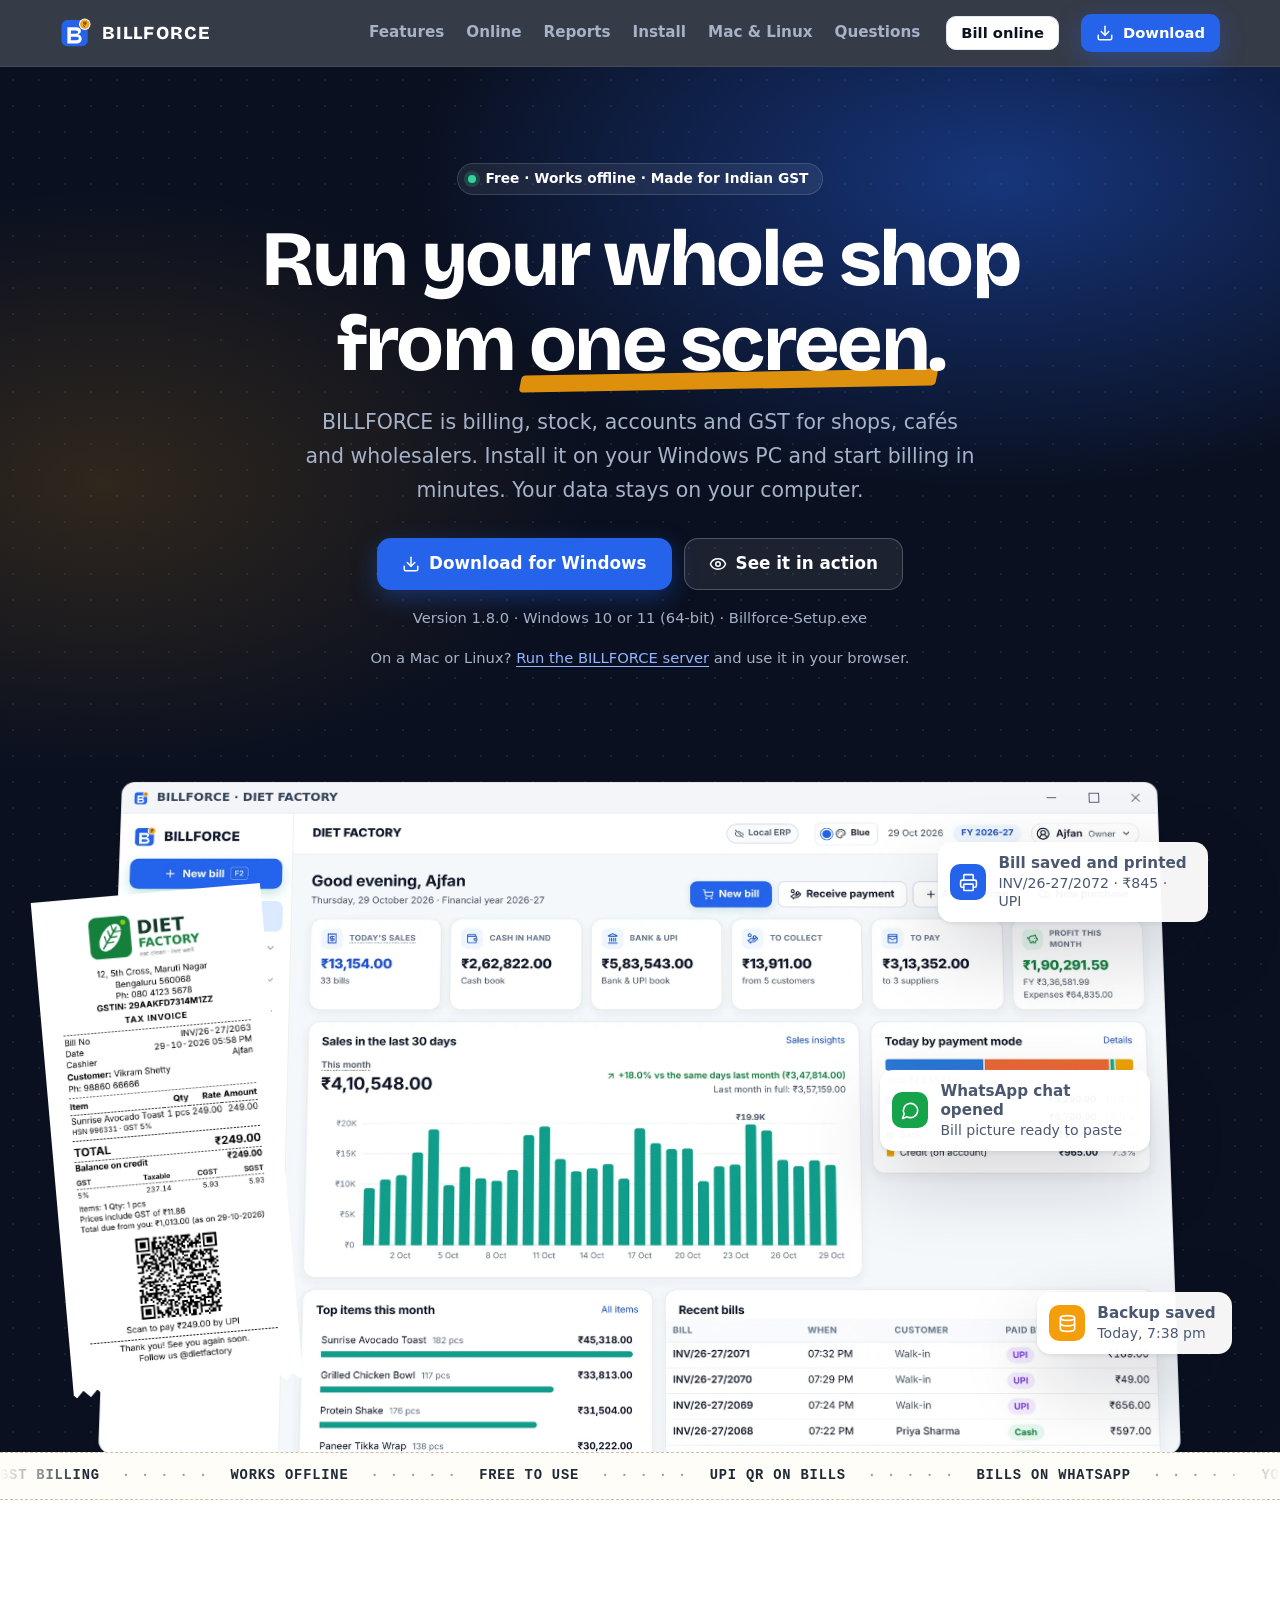
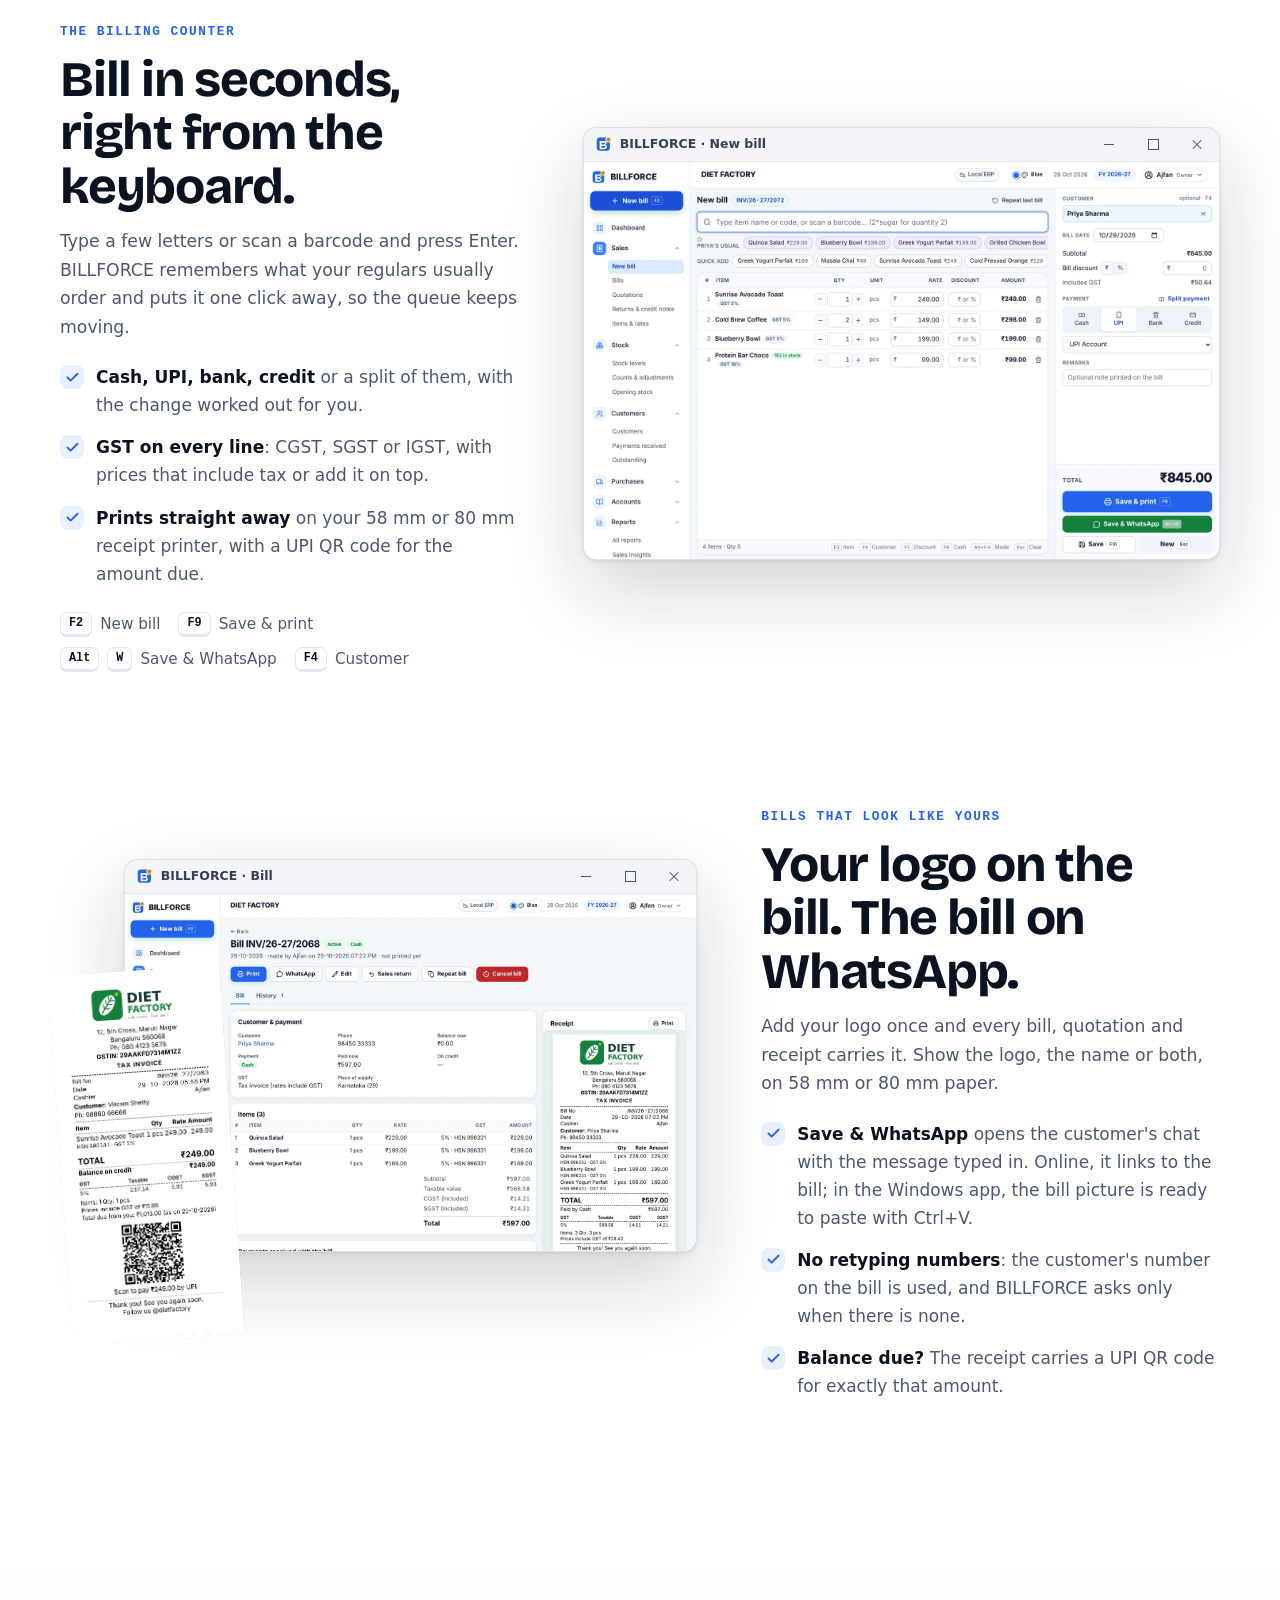
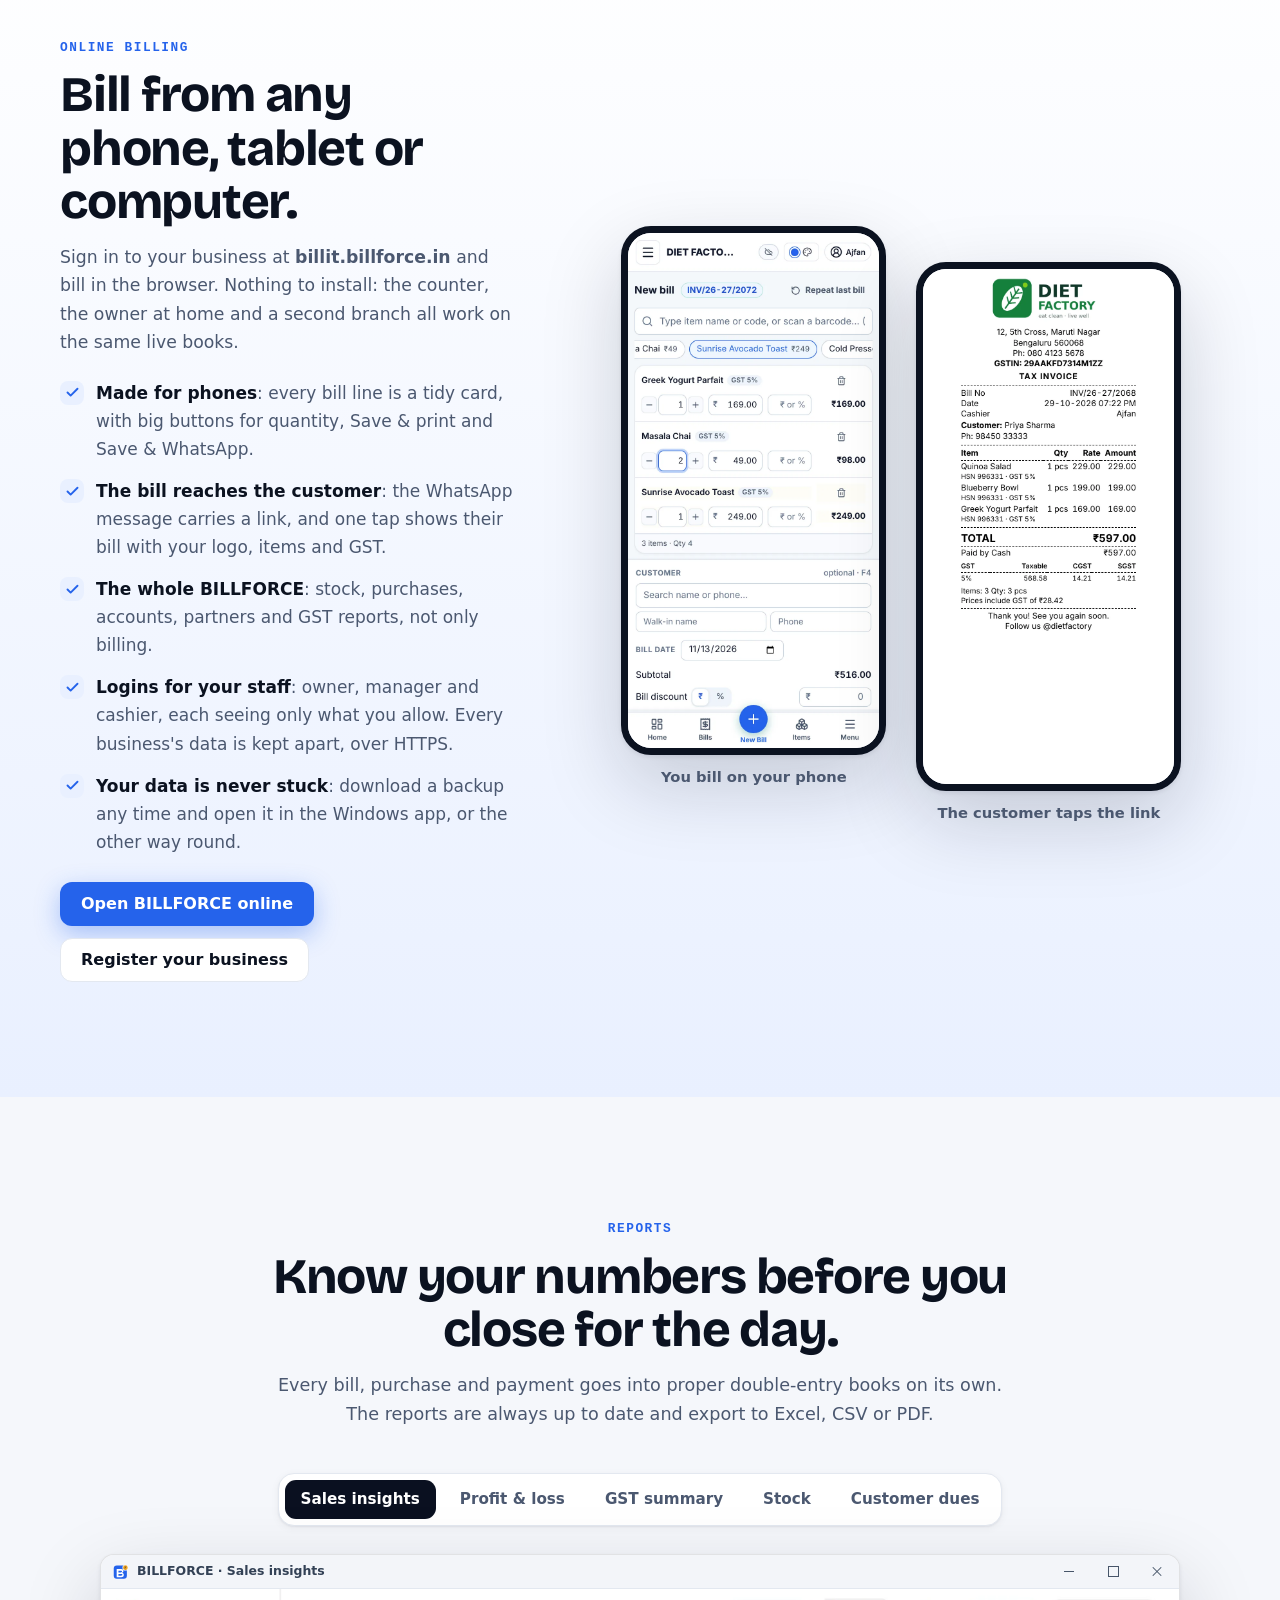
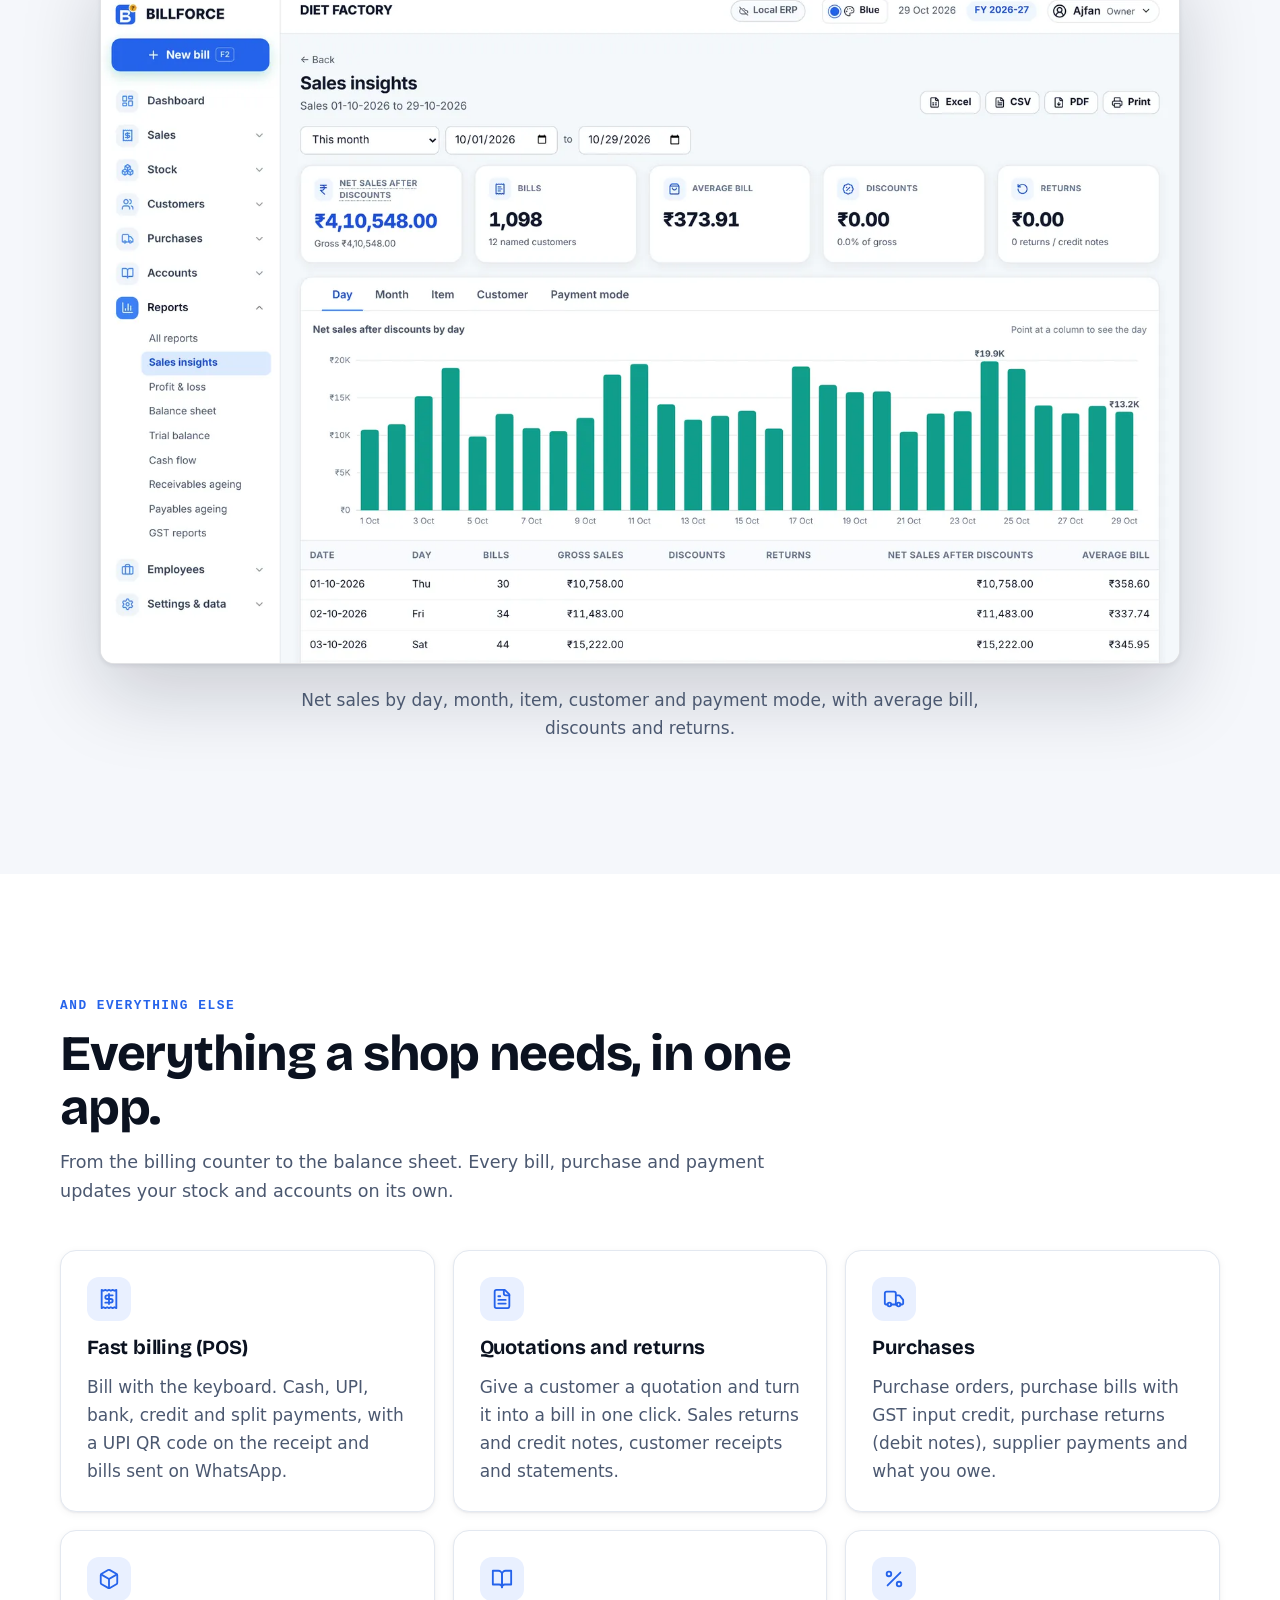
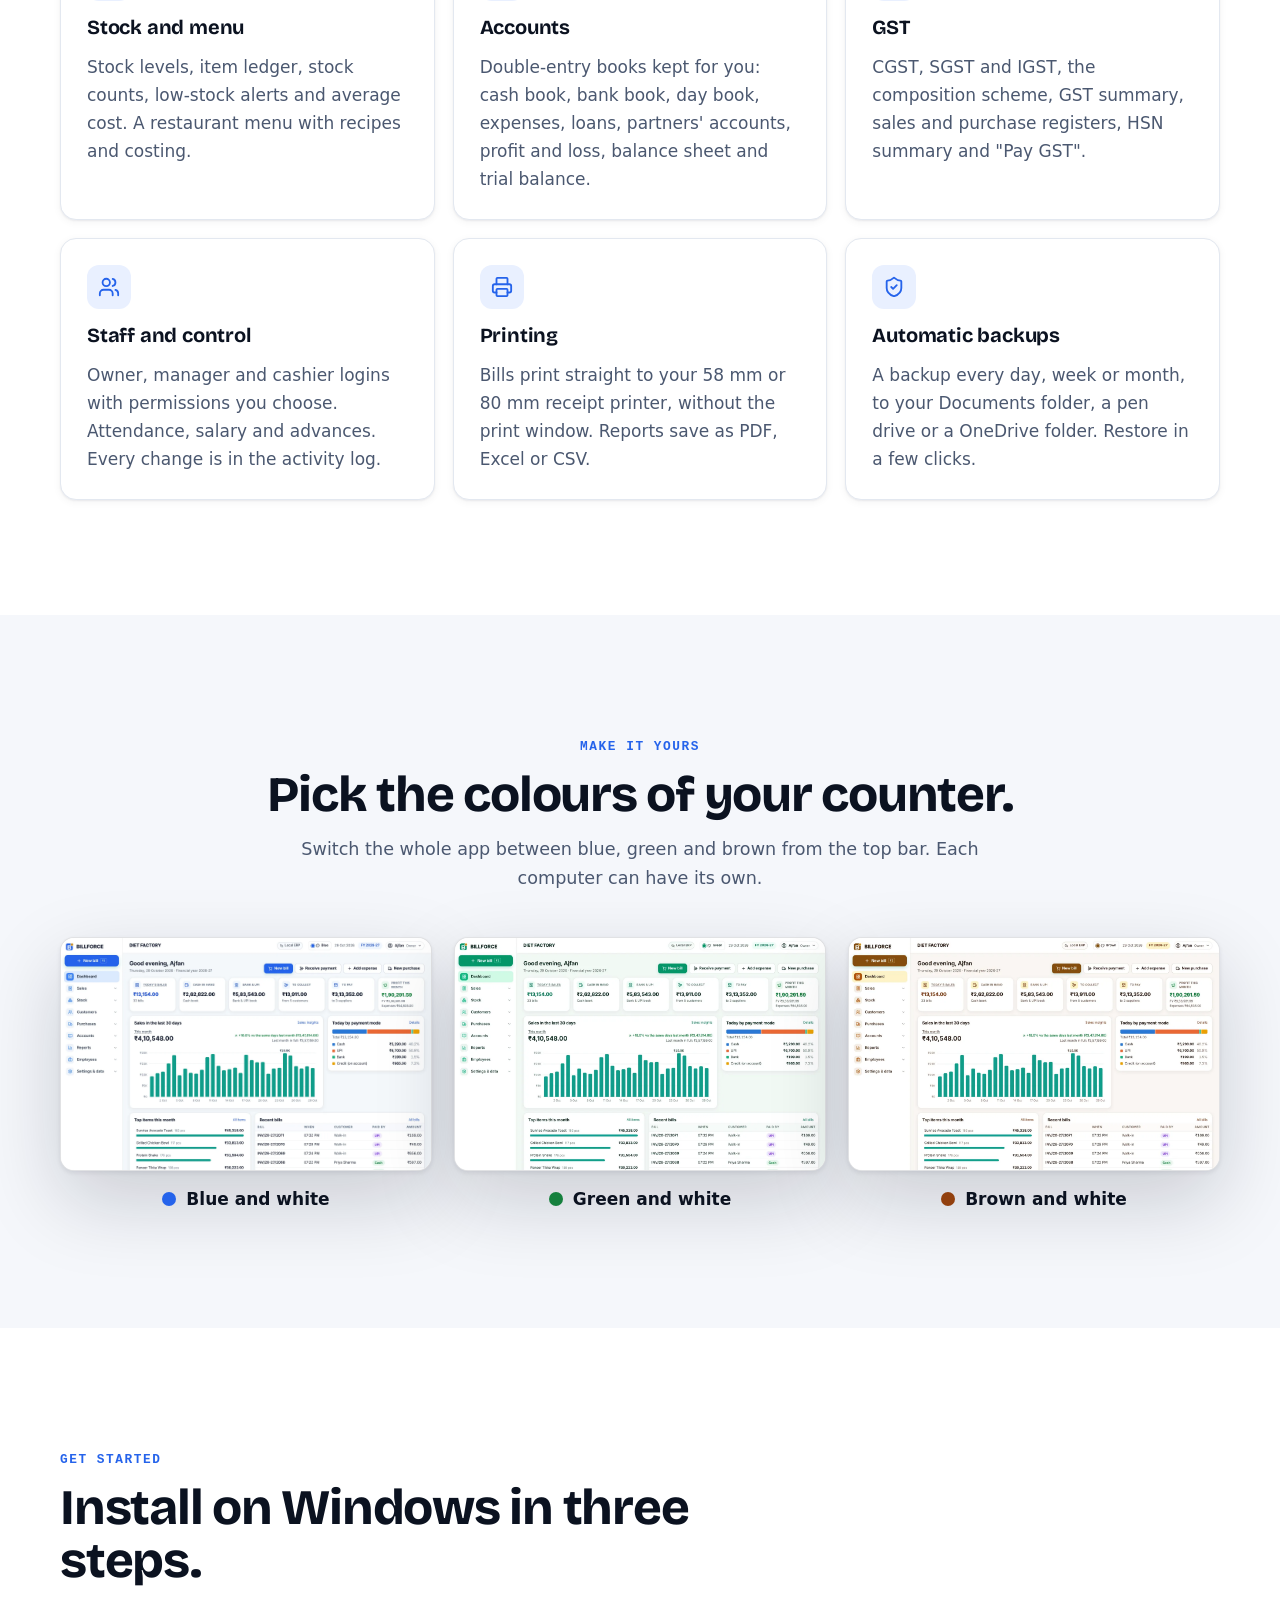
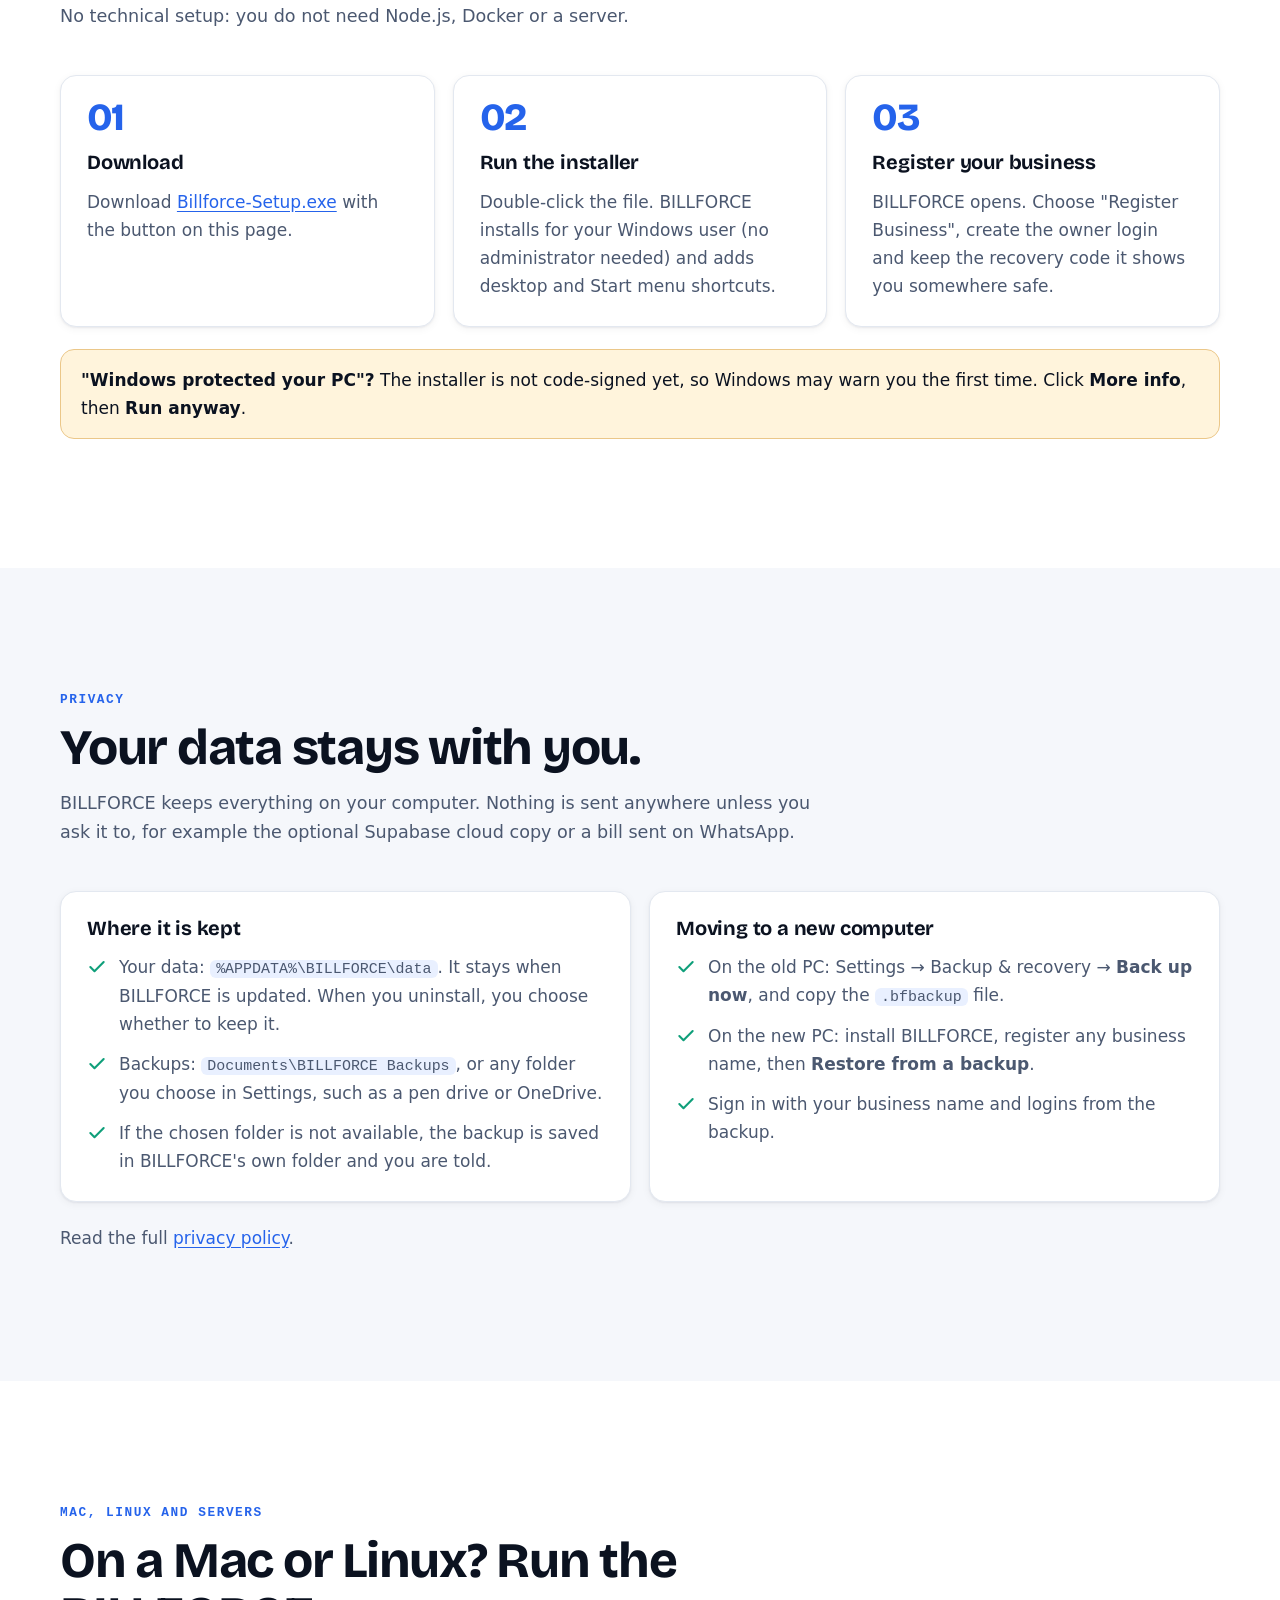
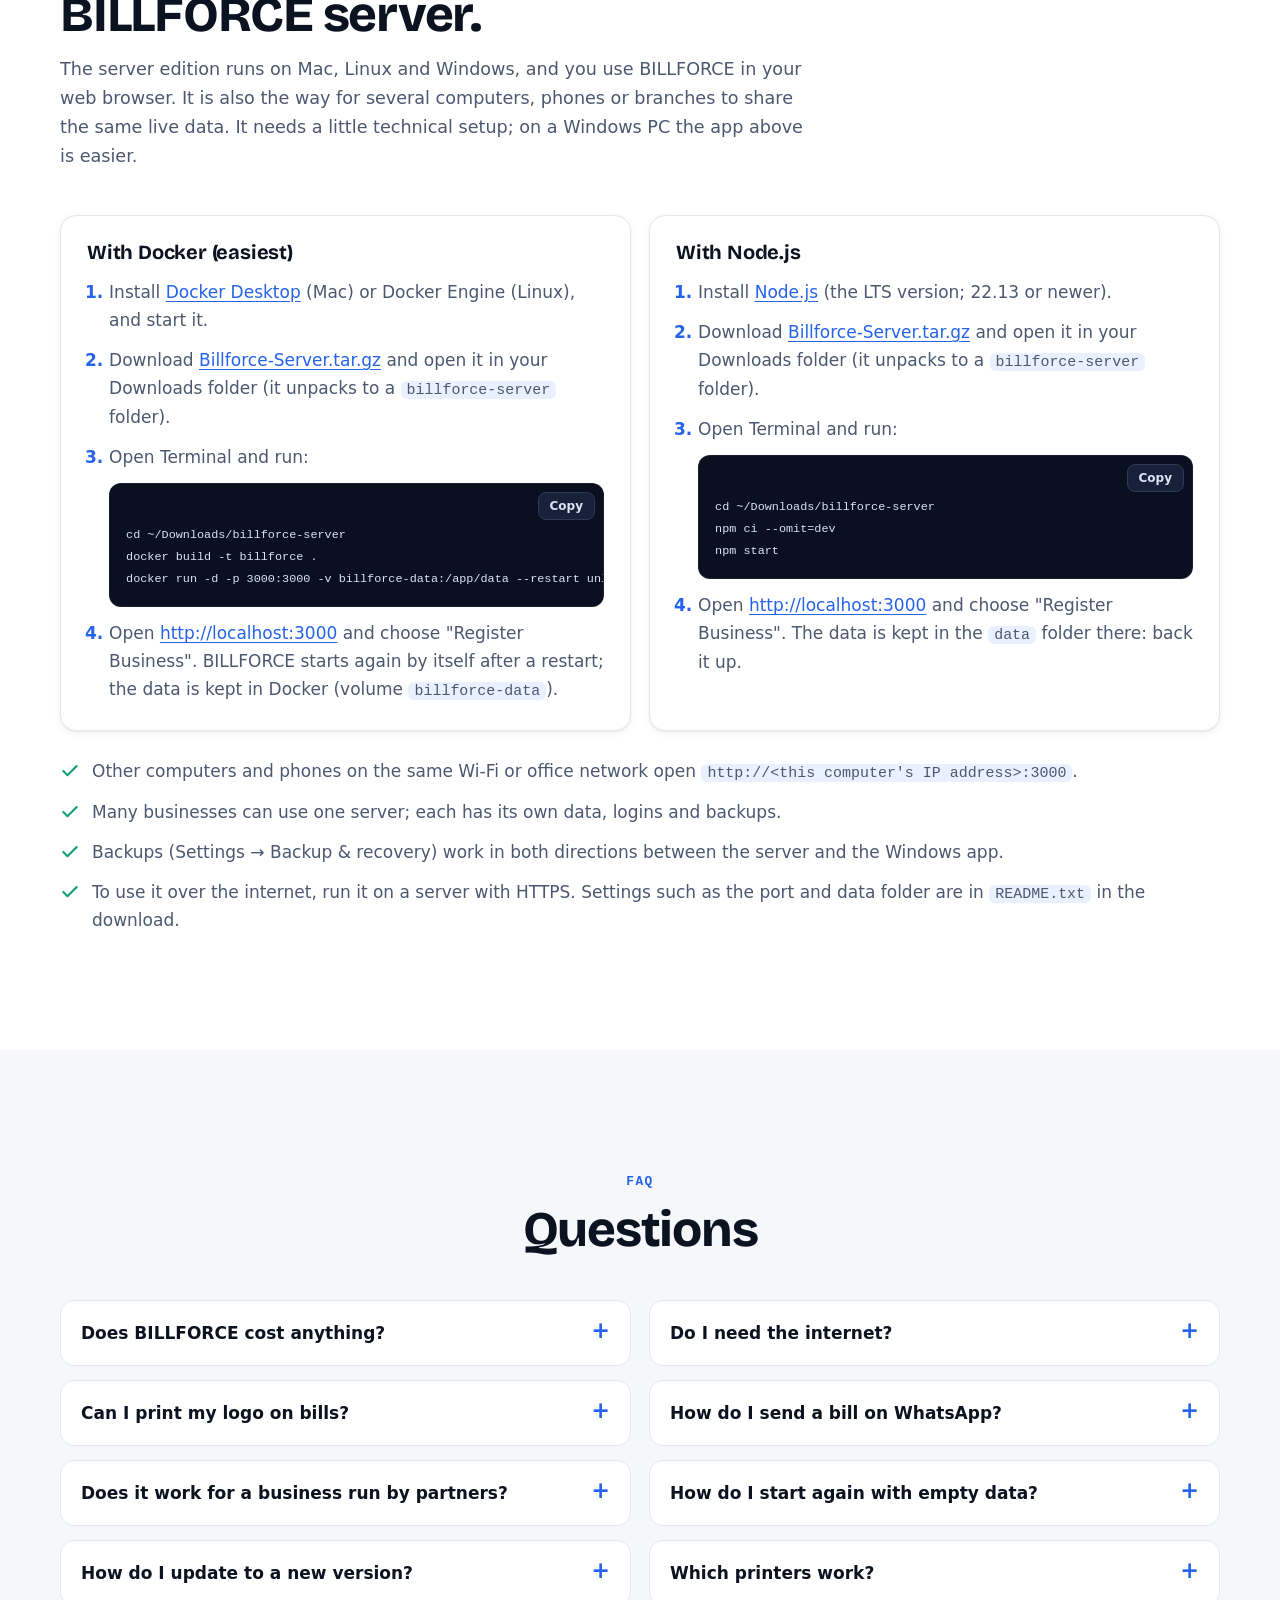
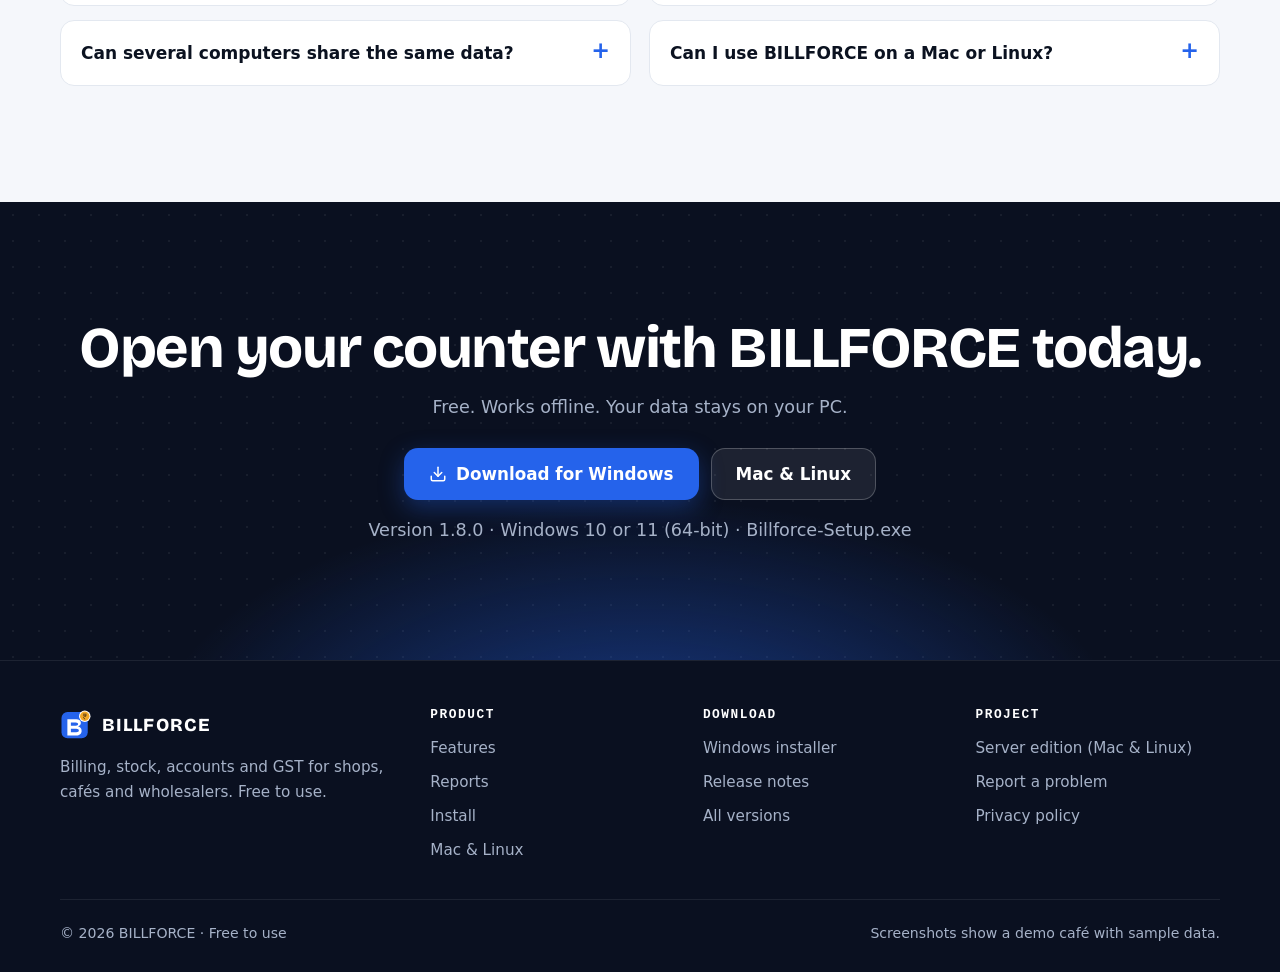
==== commit fc59a9fd: "Publish BILLFORCE website ajfan6T/BillForceWeb@249ee077e009979521b09ad8de6bd785536b1b34" ====
--- a/index.html
+++ b/index.html
@@ -46,11 +46,13 @@
       <a class="brand" href="./" aria-label="BILLFORCE home"><img src="./icon.svg" alt="" width="32" height="32">BILLFORCE</a>
       <nav class="nav" aria-label="Sections">
         <a href="#features">Features</a>
+        <a href="#online">Online</a>
         <a href="#tour">Reports</a>
         <a href="#install">Install</a>
         <a href="#mac-linux">Mac &amp; Linux</a>
         <a href="#faq">Questions</a>
       </nav>
+      <a class="btn btn-ghost btn-sm" href="https://billit.billforce.in/">Bill online</a>
       <a class="btn btn-primary btn-sm" href="https://github.com/ajfan6T/billforce-releases/releases/latest/download/Billforce-Setup.exe">
         <svg class="icon" aria-hidden="true"><use href="#i-download"/></svg>Download
       </a>
@@ -72,7 +74,7 @@
               <svg class="icon" aria-hidden="true"><use href="#i-eye"/></svg>See it in action
             </a>
           </div>
-          <p class="release" data-release>Version 1.7.0 · Windows 10 or 11 (64-bit) · Billforce-Setup.exe</p>
+          <p class="release" data-release>Version 1.8.0 · Windows 10 or 11 (64-bit) · Billforce-Setup.exe</p>
           <p class="release">On a Mac or Linux? <a href="#mac-linux">Run the BILLFORCE server</a> and use it in your browser.</p>
         </div>
 
@@ -133,7 +135,7 @@
             <h2>Your logo on the bill. The bill on WhatsApp.</h2>
             <p>Add your logo once and every bill, quotation and receipt carries it. Show the logo, the name or both, on 58 mm or 80 mm paper.</p>
             <ul class="points">
-              <li><span class="tick"><svg class="icon" aria-hidden="true"><use href="#i-check"/></svg></span><span><b>Save &amp; WhatsApp</b> opens the customer's chat with a short message typed in and a picture of the bill ready to paste and send.</span></li>
+              <li><span class="tick"><svg class="icon" aria-hidden="true"><use href="#i-check"/></svg></span><span><b>Save &amp; WhatsApp</b> opens the customer's chat with the message typed in. Online, it links to the bill; in the Windows app, the bill picture is ready to paste with Ctrl+V.</span></li>
               <li><span class="tick"><svg class="icon" aria-hidden="true"><use href="#i-check"/></svg></span><span><b>No retyping numbers</b>: the customer's number on the bill is used, and BILLFORCE asks only when there is none.</span></li>
               <li><span class="tick"><svg class="icon" aria-hidden="true"><use href="#i-check"/></svg></span><span><b>Balance due?</b> The receipt carries a UPI QR code for exactly that amount.</span></li>
             </ul>
@@ -145,6 +147,39 @@
                 alt="A saved bill in BILLFORCE with Print, WhatsApp, Edit, Sales return and Repeat bill buttons, the customer and payment, the items with GST, and the printed receipt with the café's logo beside it.">
             </div>
             <div class="paper"><img src="./screens/receipt.webp" width="620" height="1362" loading="lazy" alt="The same kind of receipt as a picture, the way it is sent on WhatsApp."></div>
+          </div>
+        </article>
+      </div>
+    </section>
+
+    <section id="online" class="online" aria-labelledby="online-title">
+      <div class="wrap">
+        <article class="story">
+          <div class="story-copy">
+            <span class="kicker">Online billing</span>
+            <h2 id="online-title">Bill from any phone, tablet or computer.</h2>
+            <p>Sign in to your business at <b>billit.billforce.in</b> and bill in the browser. Nothing to install: the counter, the owner at home and a second branch all work on the same live books.</p>
+            <ul class="points">
+              <li><span class="tick"><svg class="icon" aria-hidden="true"><use href="#i-check"/></svg></span><span><b>Made for phones</b>: every bill line is a tidy card, with big buttons for quantity, Save &amp; print and Save &amp; WhatsApp.</span></li>
+              <li><span class="tick"><svg class="icon" aria-hidden="true"><use href="#i-check"/></svg></span><span><b>The bill reaches the customer</b>: the WhatsApp message carries a link, and one tap shows their bill with your logo, items and GST.</span></li>
+              <li><span class="tick"><svg class="icon" aria-hidden="true"><use href="#i-check"/></svg></span><span><b>The whole BILLFORCE</b>: stock, purchases, accounts, partners and GST reports, not only billing.</span></li>
+              <li><span class="tick"><svg class="icon" aria-hidden="true"><use href="#i-check"/></svg></span><span><b>Logins for your staff</b>: owner, manager and cashier, each seeing only what you allow. Every business's data is kept apart, over HTTPS.</span></li>
+              <li><span class="tick"><svg class="icon" aria-hidden="true"><use href="#i-check"/></svg></span><span><b>Your data is never stuck</b>: download a backup any time and open it in the Windows app, or the other way round.</span></li>
+            </ul>
+            <div class="online-actions">
+              <a class="btn btn-primary" href="https://billit.billforce.in/">Open BILLFORCE online</a>
+              <a class="btn btn-ghost" href="https://billit.billforce.in/">Register your business</a>
+            </div>
+          </div>
+          <div class="phones">
+            <figure class="phone">
+              <img src="./screens/phone-billing.webp" width="780" height="1600" loading="lazy" alt="BILLFORCE online on a phone: a new bill with three items as cards, each with quantity buttons, rate, discount and amount, and the customer and bill date below.">
+              <figcaption>You bill on your phone</figcaption>
+            </figure>
+            <figure class="phone">
+              <img src="./screens/phone-bill-link.webp" width="780" height="1600" loading="lazy" alt="The bill as the customer sees it after tapping the link in WhatsApp: the café's logo, address, GSTIN, the items, total and GST.">
+              <figcaption>The customer taps the link</figcaption>
+            </figure>
           </div>
         </article>
       </div>
@@ -384,7 +419,7 @@
           </details>
           <details>
             <summary>Do I need the internet?</summary>
-            <p>No. Billing, stock, accounts, printing and backups all work offline. The internet is only needed to download BILLFORCE, to send bills on WhatsApp and, if you turn it on, for the optional Supabase cloud copy.</p>
+            <p>Not for the Windows app: billing, stock, accounts, printing and backups all work offline. The internet is only needed to download BILLFORCE, to send bills on WhatsApp and, if you turn it on, for the optional Supabase cloud copy. Online billing at billit.billforce.in works from any phone or computer with the internet.</p>
           </details>
           <details>
             <summary>Can I print my logo on bills?</summary>
@@ -392,7 +427,7 @@
           </details>
           <details>
             <summary>How do I send a bill on WhatsApp?</summary>
-            <p>Press <strong>Save &amp; WhatsApp</strong> (Alt+W) on the billing screen, or <strong>WhatsApp</strong> on a saved bill. The customer's chat opens with a short message typed in and a picture of the bill copied: click in the chat, press Ctrl+V, then Send.</p>
+            <p>Press <strong>Save &amp; WhatsApp</strong> (Alt+W) on the billing screen, or <strong>WhatsApp</strong> on a saved bill. The customer's chat opens with a short message typed in. With online billing the message has a link the customer taps to see the bill, so just press Send. In the Windows app the bill picture is copied: click in the message box, press Ctrl+V, then Send.</p>
           </details>
           <details>
             <summary>Does it work for a business run by partners?</summary>
@@ -412,7 +447,7 @@
           </details>
           <details>
             <summary>Can several computers share the same data?</summary>
-            <p>Yes, with the server edition: run it on one computer or a server and open BILLFORCE in the browser of the others. See <a href="#mac-linux">Mac &amp; Linux</a> for the steps (they work on Windows too). The Windows app keeps its data on one PC.</p>
+            <p>Yes: sign in at <a href="https://billit.billforce.in/">billit.billforce.in</a> from every phone and computer, and they all work on the same books. You can also run your own server edition: run it on one computer or a server and open BILLFORCE in the browser of the others. See <a href="#mac-linux">Mac &amp; Linux</a> for the steps (they work on Windows too). The Windows app keeps its data on one PC.</p>
           </details>
           <details>
             <summary>Can I use BILLFORCE on a Mac or Linux?</summary>
@@ -432,7 +467,7 @@
           </a>
           <a class="btn btn-light btn-lg" href="#mac-linux">Mac &amp; Linux</a>
         </div>
-        <p class="release" data-release>Version 1.7.0 · Windows 10 or 11 (64-bit) · Billforce-Setup.exe</p>
+        <p class="release" data-release>Version 1.8.0 · Windows 10 or 11 (64-bit) · Billforce-Setup.exe</p>
       </div>
     </section>
   </main>
--- a/styles.css
+++ b/styles.css
@@ -136,6 +136,8 @@
 .nav a { color: var(--ink-text-2); text-decoration: none; font-weight: 600; font-size: 0.95rem; }
 .nav a:hover { color: #fff; }
 .top .btn { margin-left: 4px; }
+.top .btn + .btn { margin-left: 0; }
+.top .btn { white-space: nowrap; }
 
 /* Hero */
 .hero {
@@ -395,10 +397,12 @@
 @media (max-width: 760px) {
   .nav { display: none; }
   .top .btn { margin-left: auto; }
+  .top .wrap { gap: 10px; }
   .themes { grid-template-columns: minmax(0, 1fr); }
   .stage .window { transform: none; }
 }
 @media (max-width: 600px) {
+  .top .btn-primary { padding-left: 12px; padding-right: 12px; }
   body { font-size: 16px; }
   .grid, .steps { grid-template-columns: minmax(0, 1fr); }
   .hero .actions .btn, .cta .actions .btn { width: 100%; }
@@ -415,3 +419,20 @@
   .tape-track { animation: none; }
   .btn, .card, .stage .window { transition: none; }
 }
+@media (max-width: 440px) {
+  .top .brand { font-size: 0; gap: 0; }
+}
+
+/* Online billing */
+.online { background: linear-gradient(180deg, var(--bg) 0%, var(--brand-soft) 100%); }
+.online-actions { display: flex; flex-wrap: wrap; gap: 12px; margin-top: 26px; }
+.phones { display: grid; grid-template-columns: repeat(2, minmax(0, 1fr)); gap: clamp(14px, 3vw, 30px); max-width: 560px; margin: 0 auto; width: 100%; }
+.phone { margin: 0; display: grid; gap: 12px; justify-items: center; }
+.phone:nth-child(2) { transform: translateY(36px); }
+.phone img { width: 100%; height: auto; display: block; border-radius: 30px; border: 7px solid #0b1220; background: #0b1220; box-shadow: var(--shadow-lg); }
+.phone figcaption { font: 600 0.92rem/1.3 var(--body); color: var(--text-2); text-align: center; }
+@media (max-width: 600px) {
+  .phone:nth-child(2) { transform: none; }
+  .phone img { border-radius: 22px; border-width: 5px; }
+  .online-actions .btn { flex: 1 1 100%; justify-content: center; }
+}
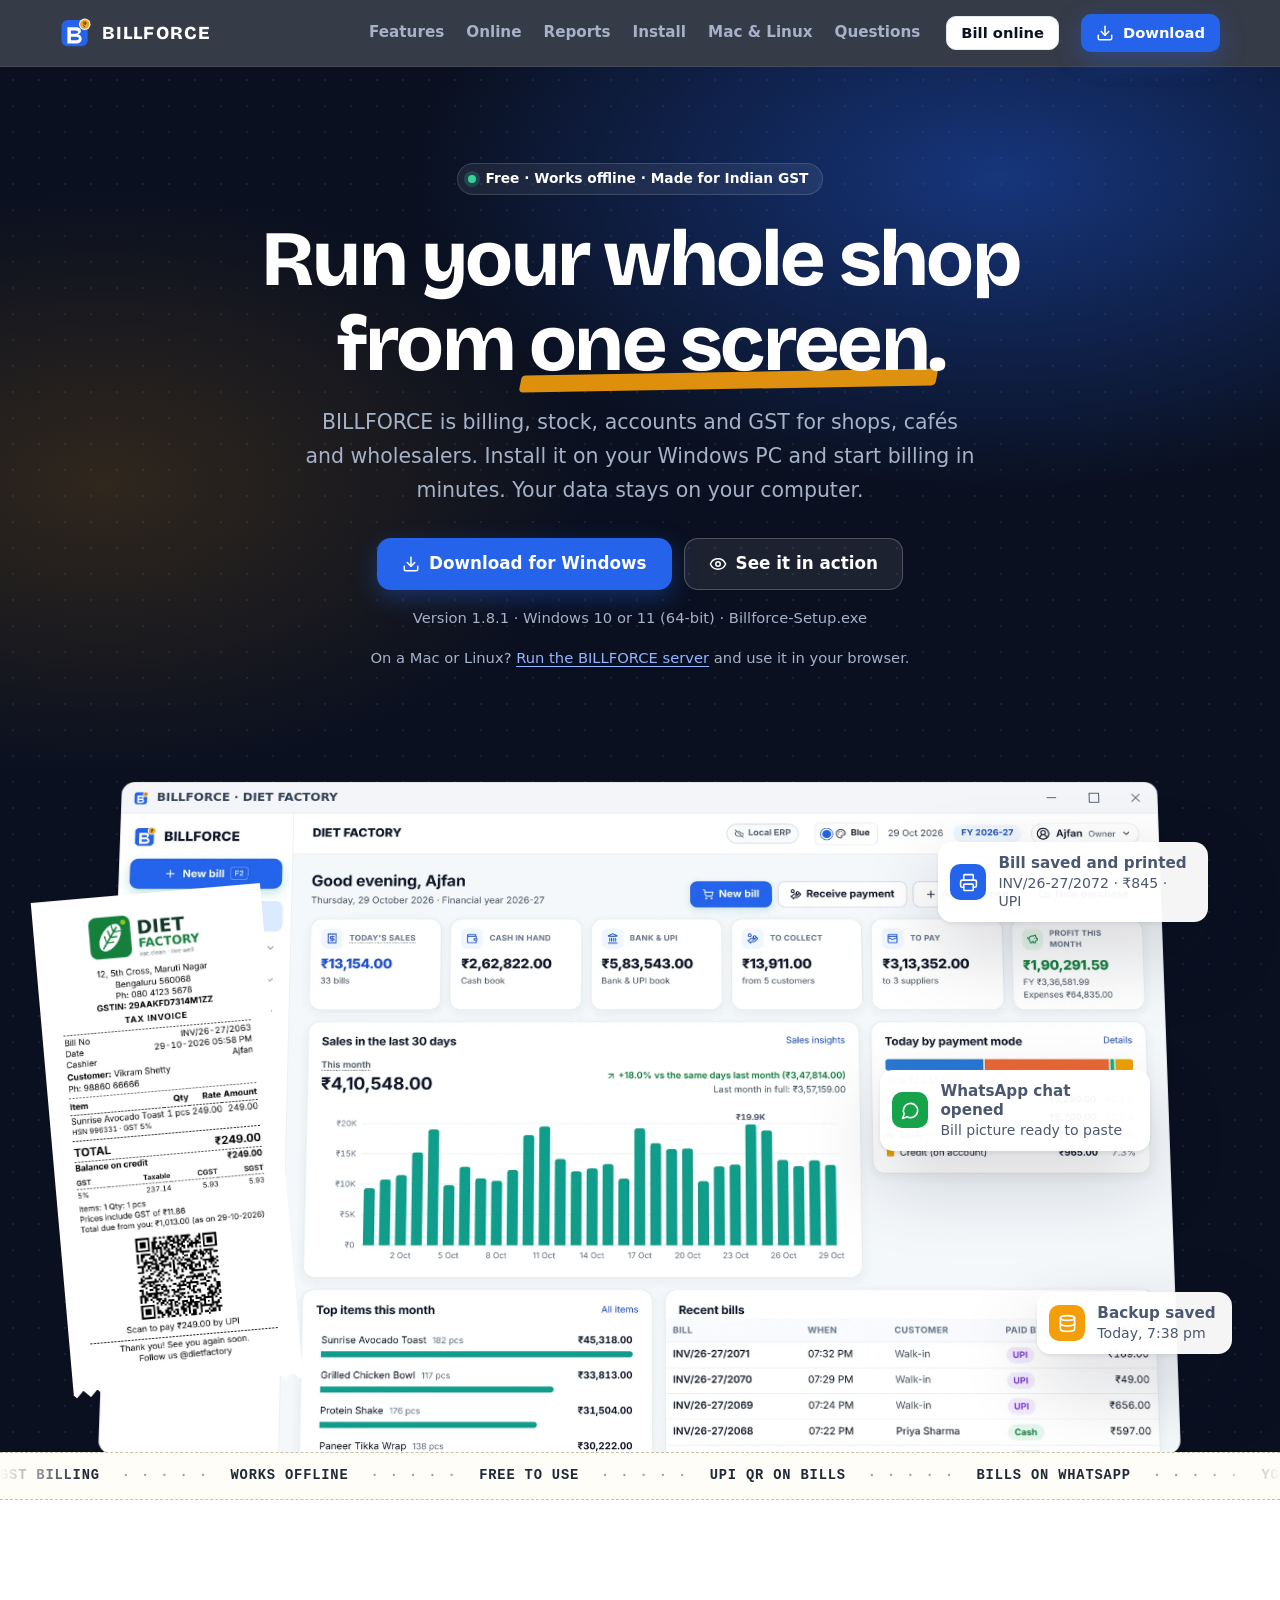
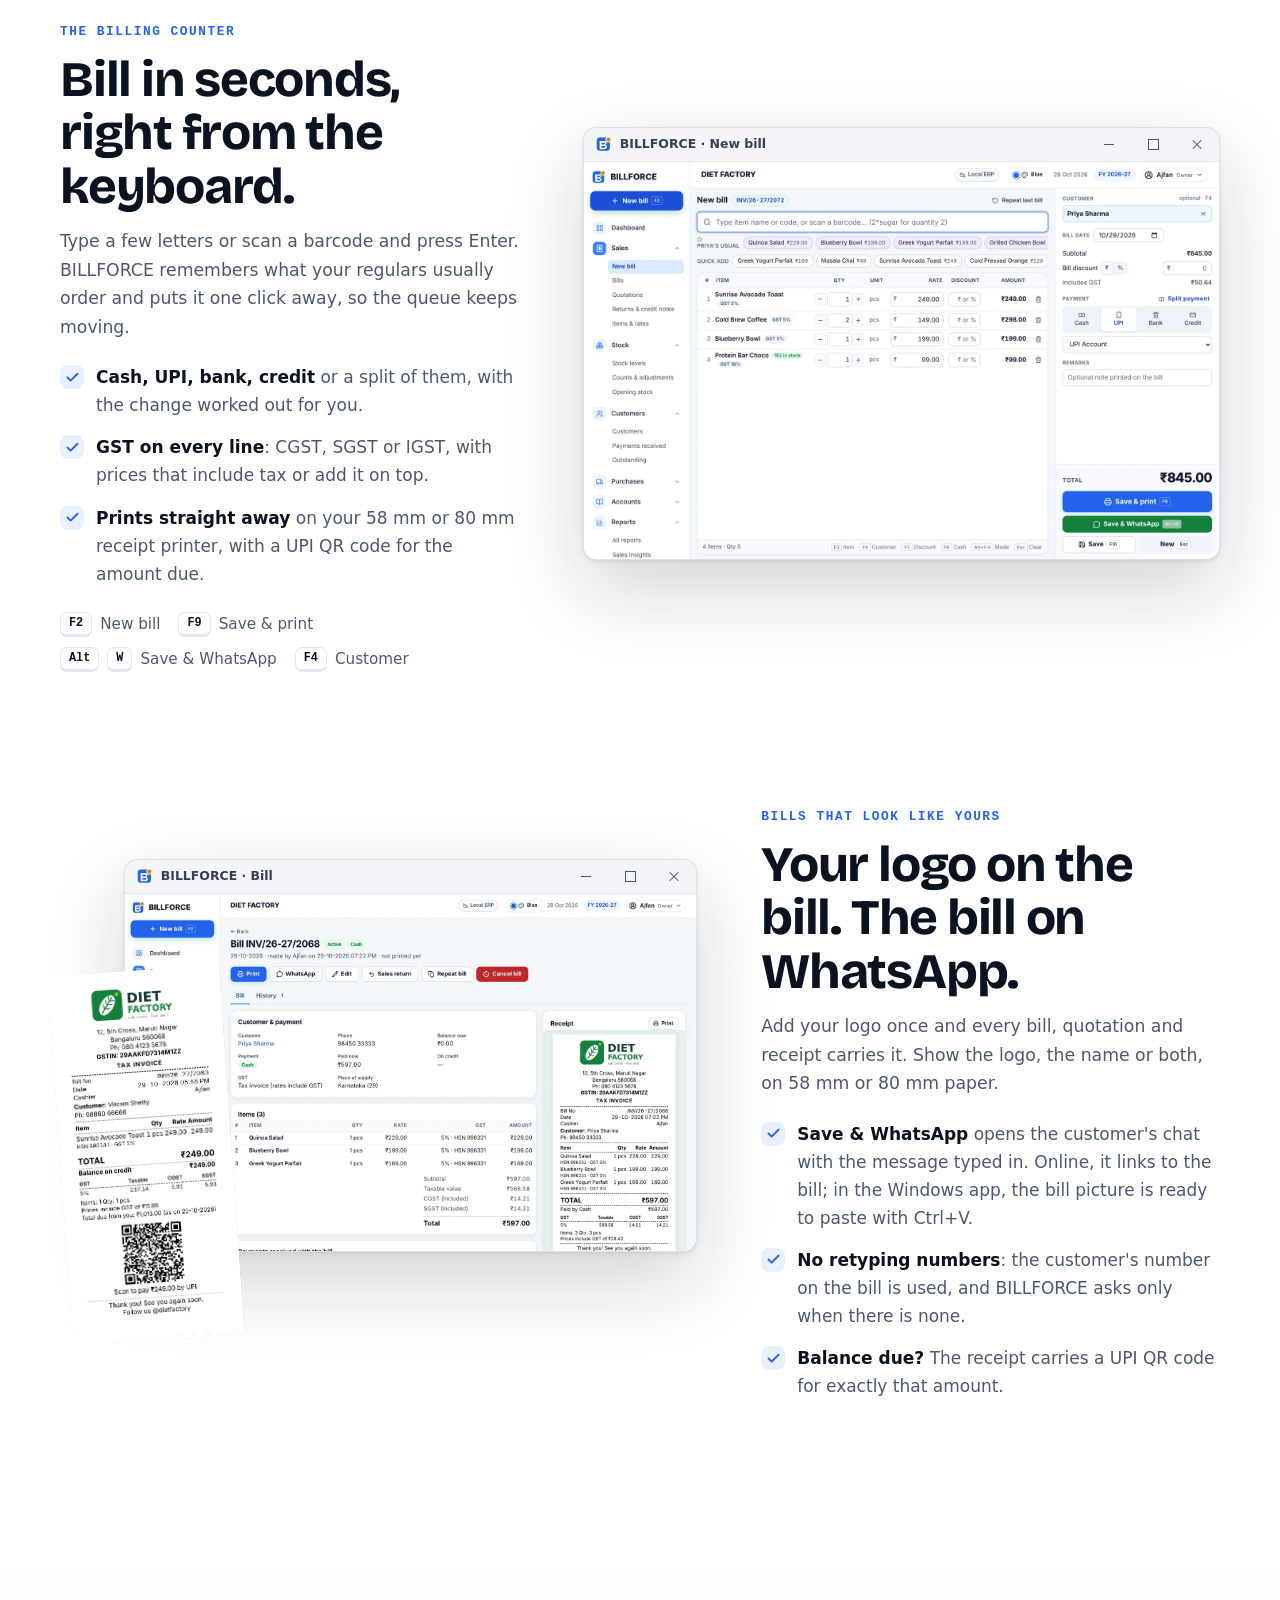
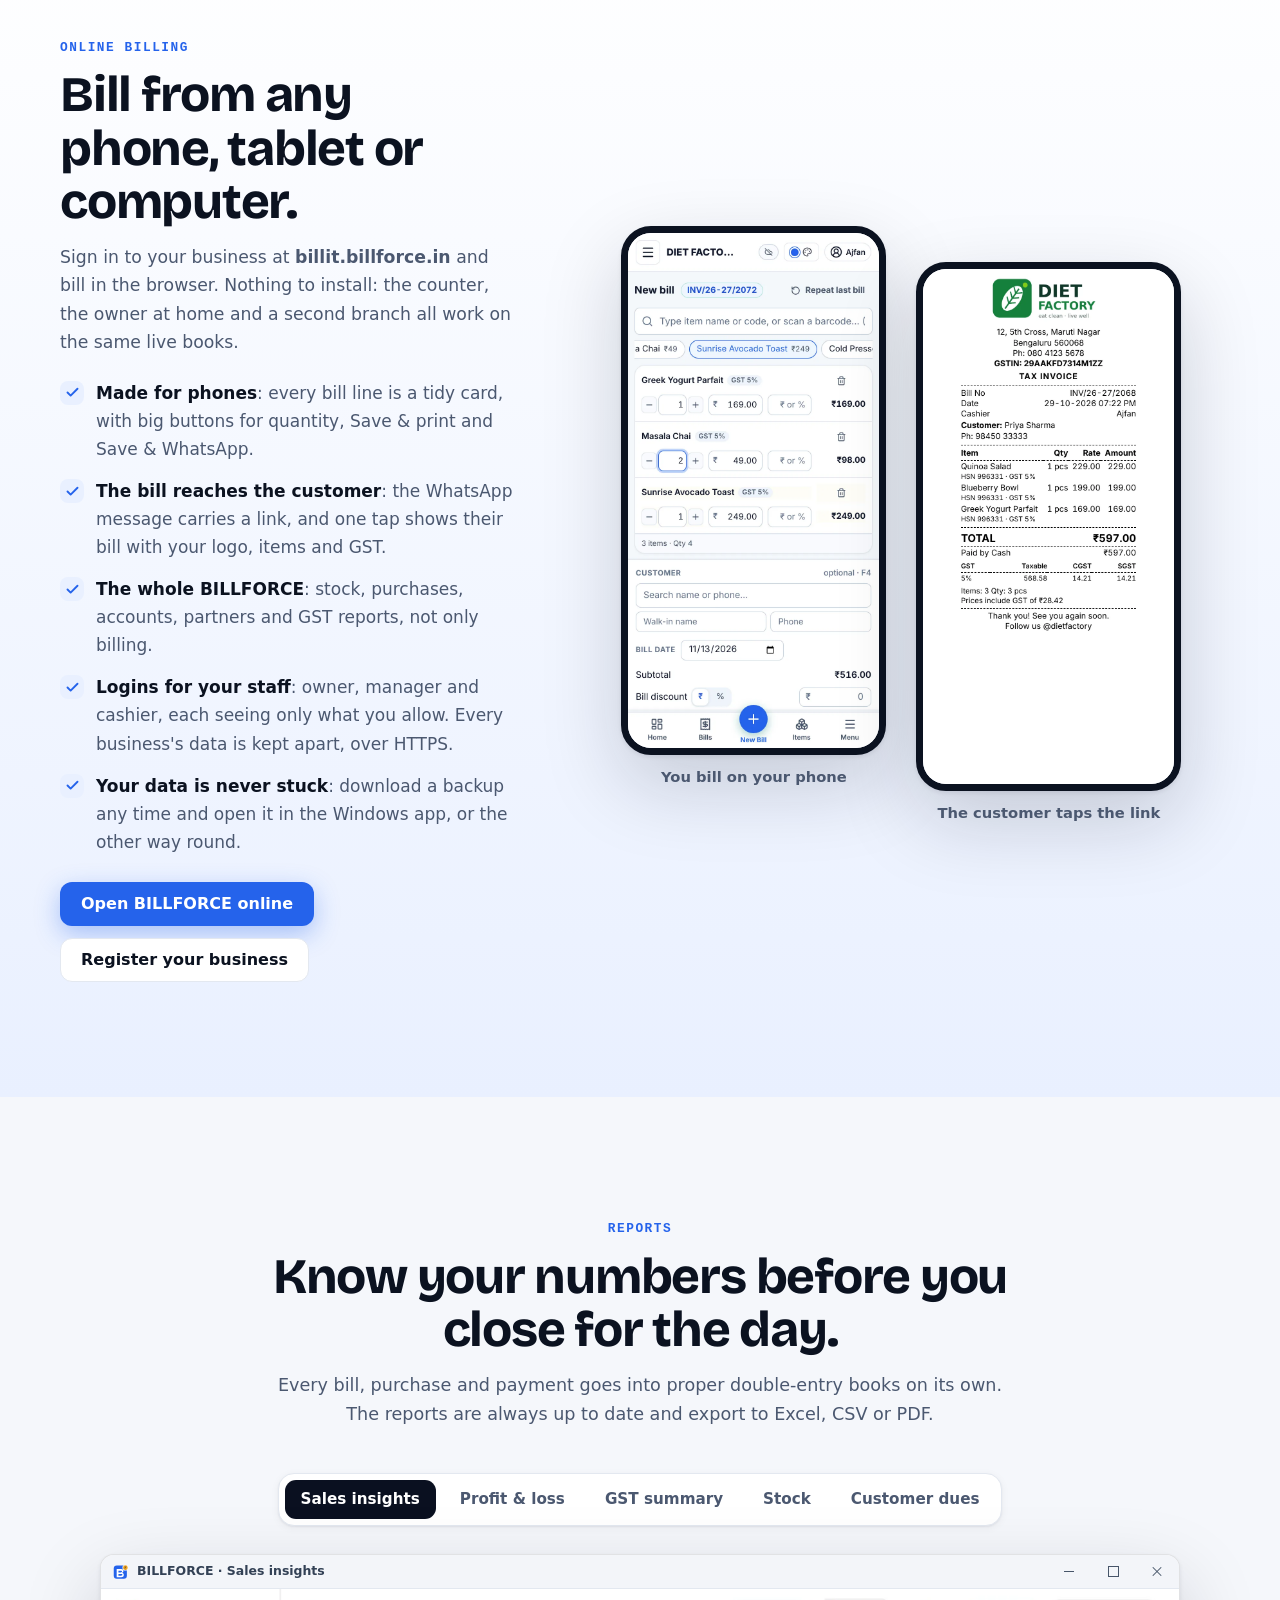
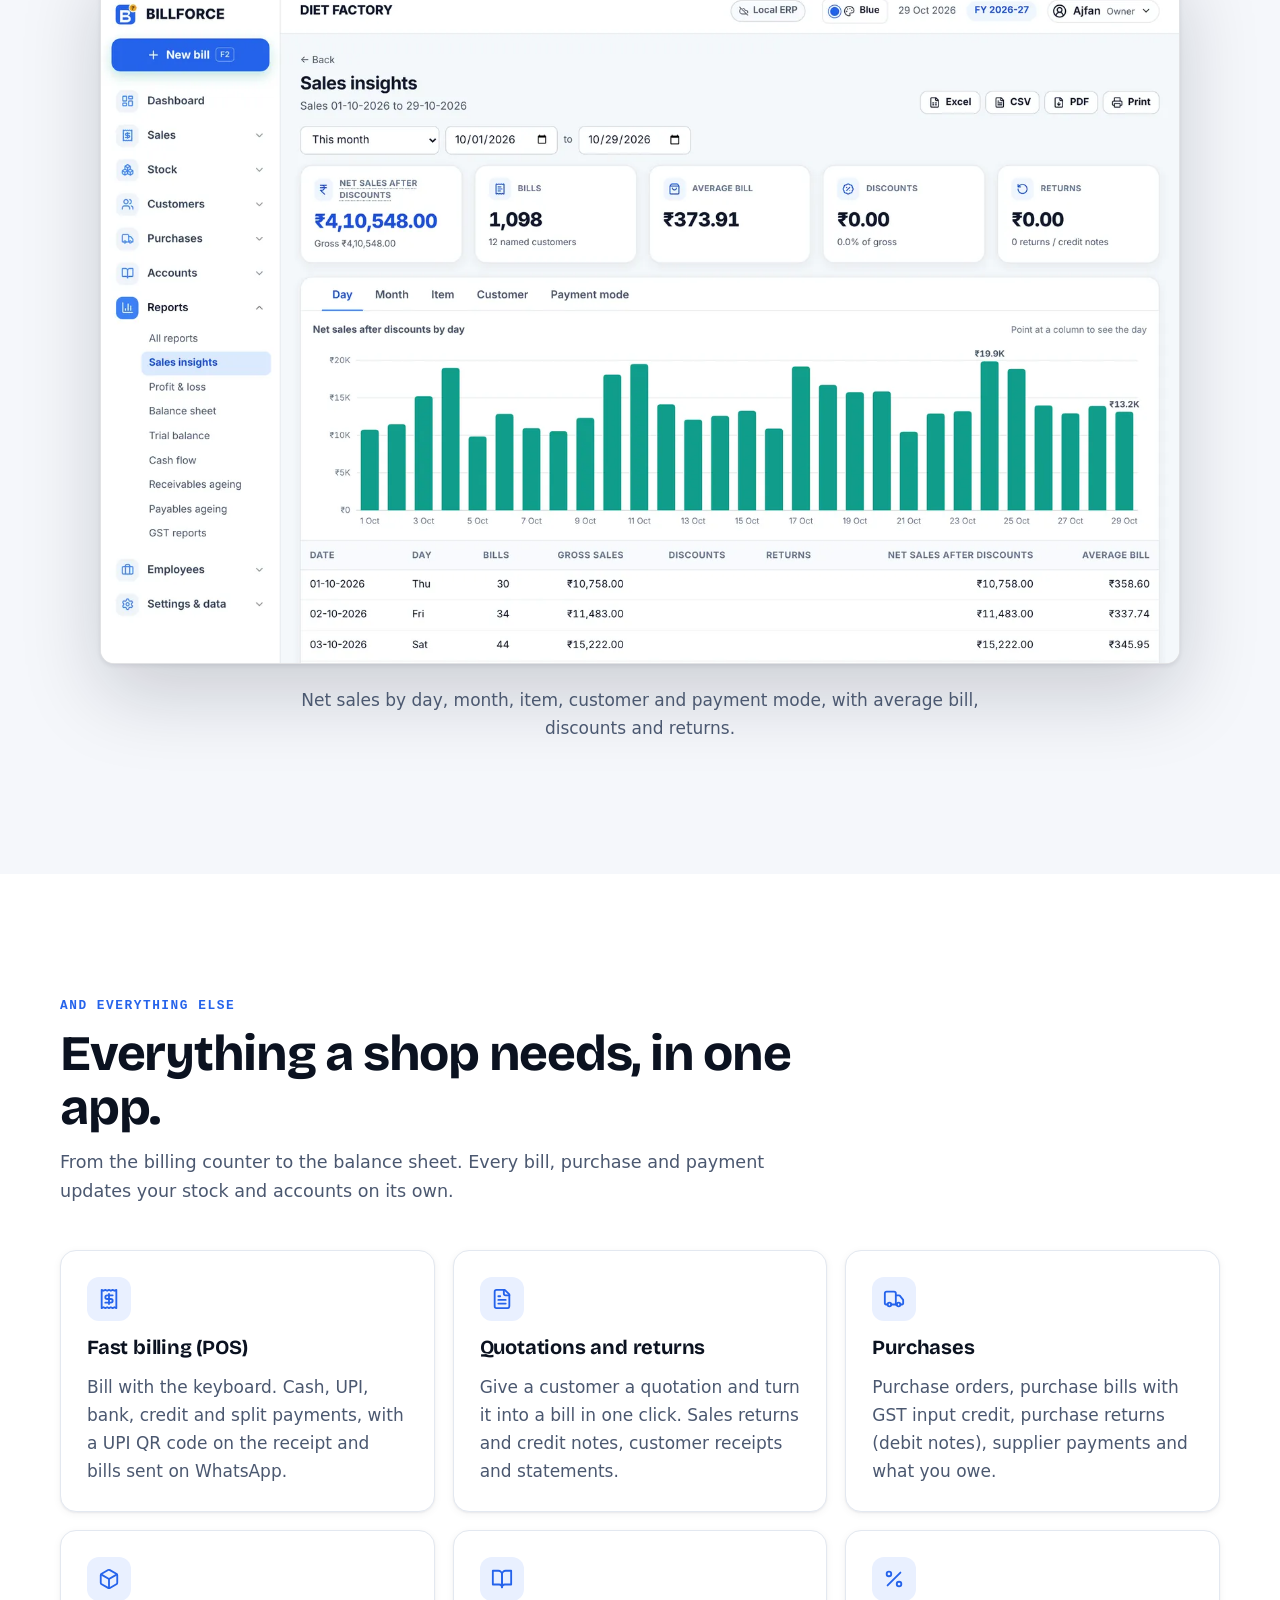
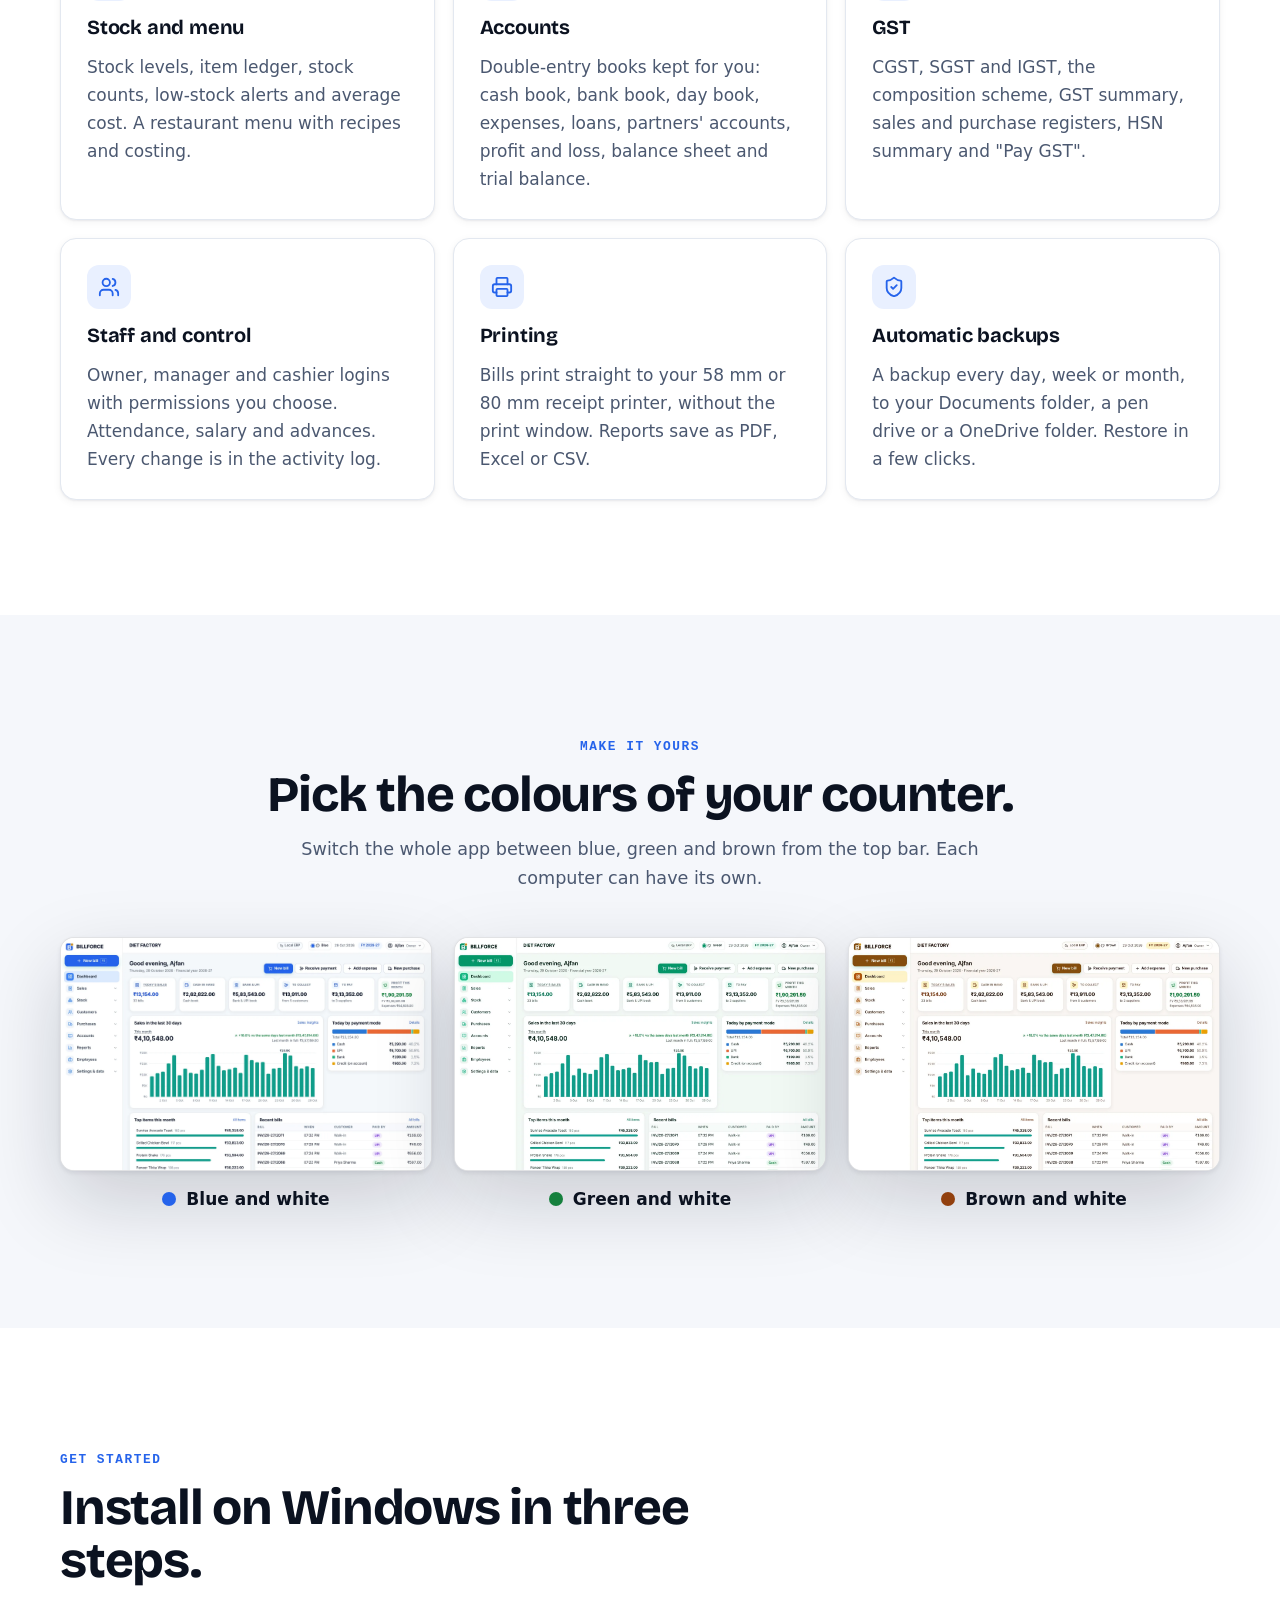
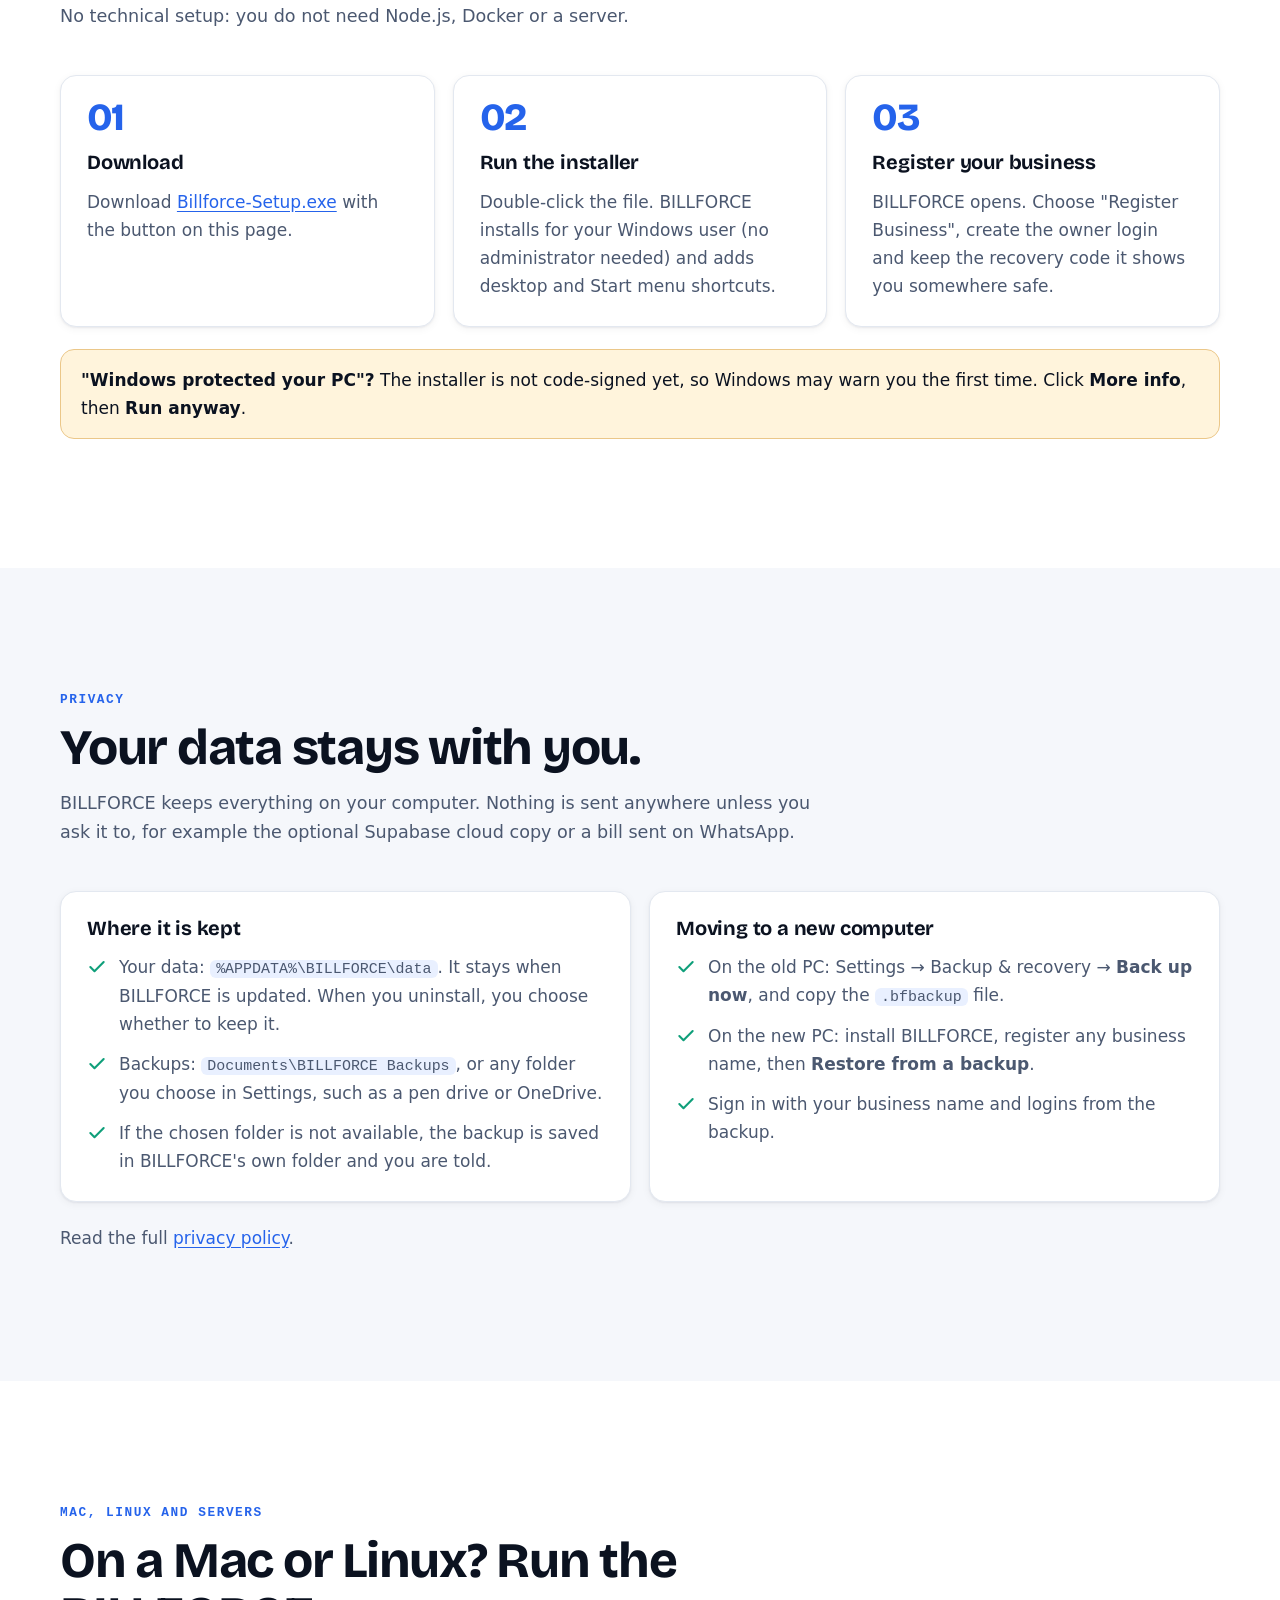
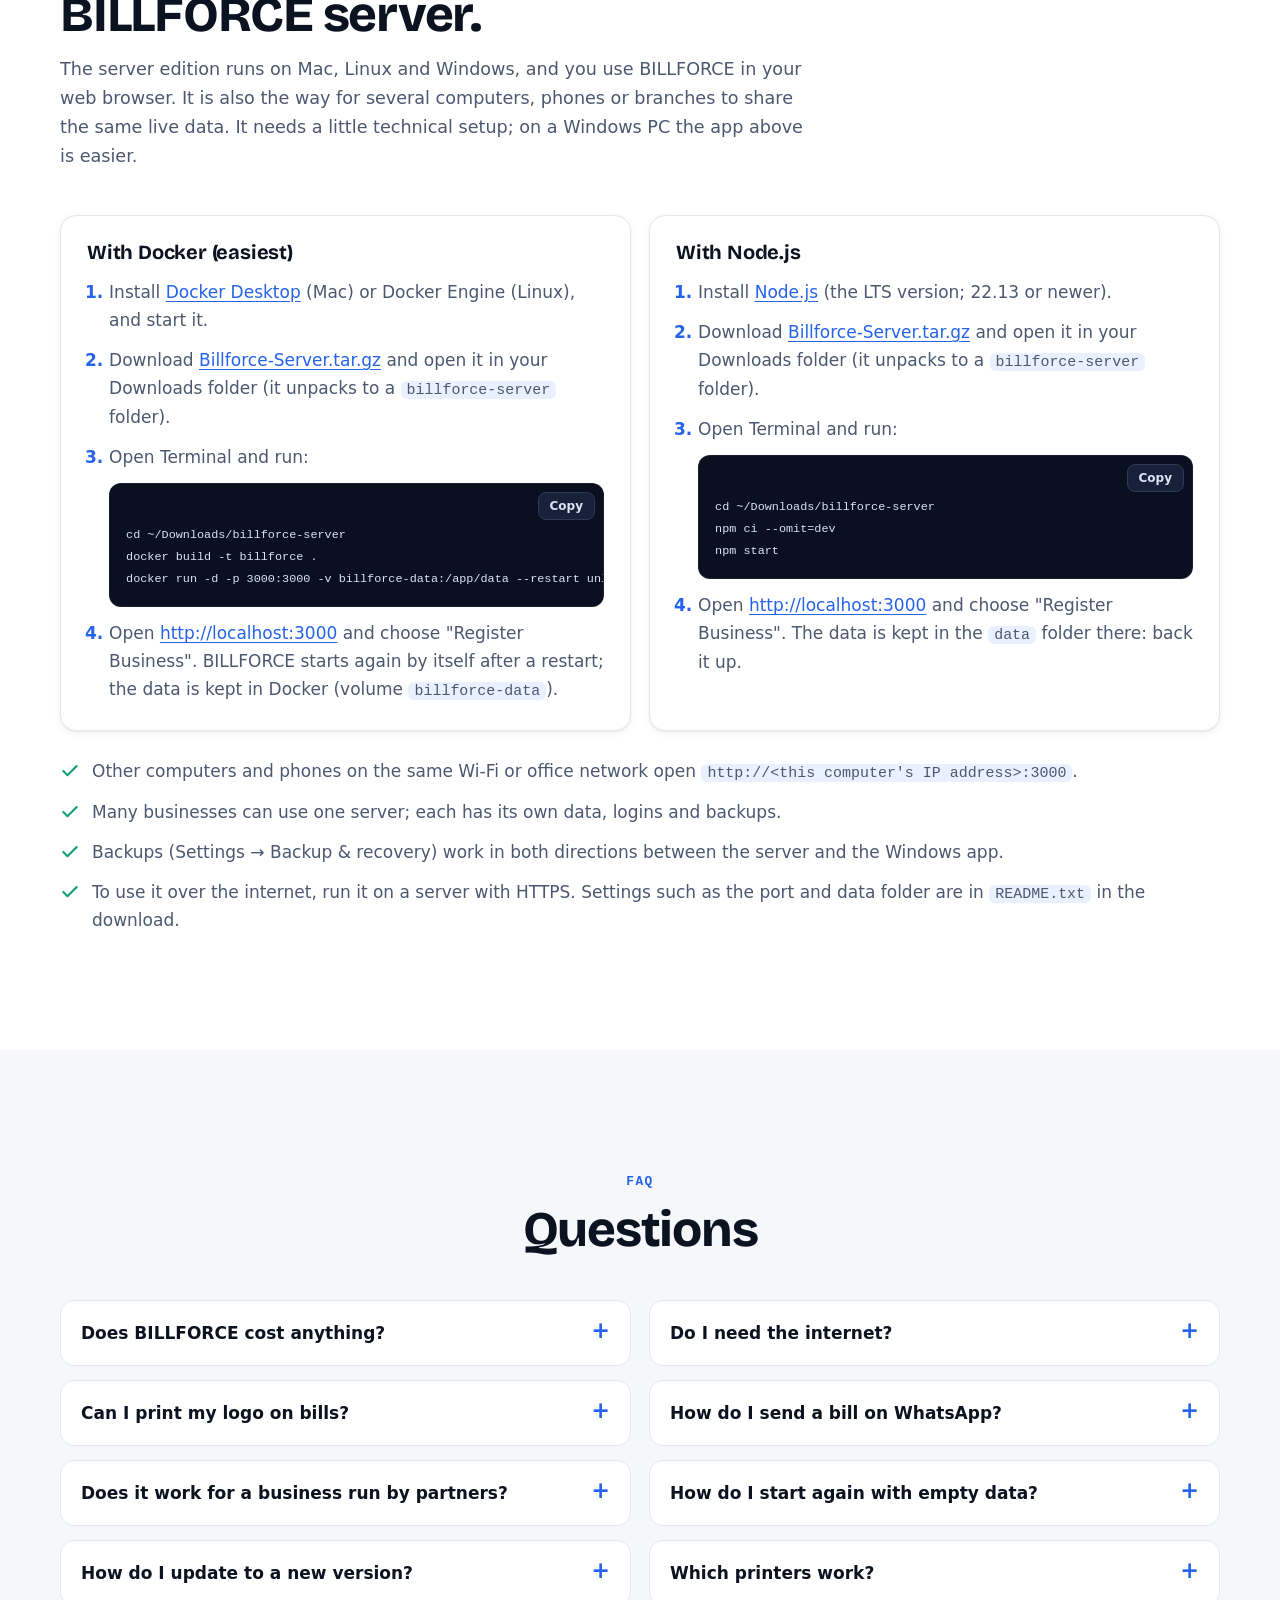
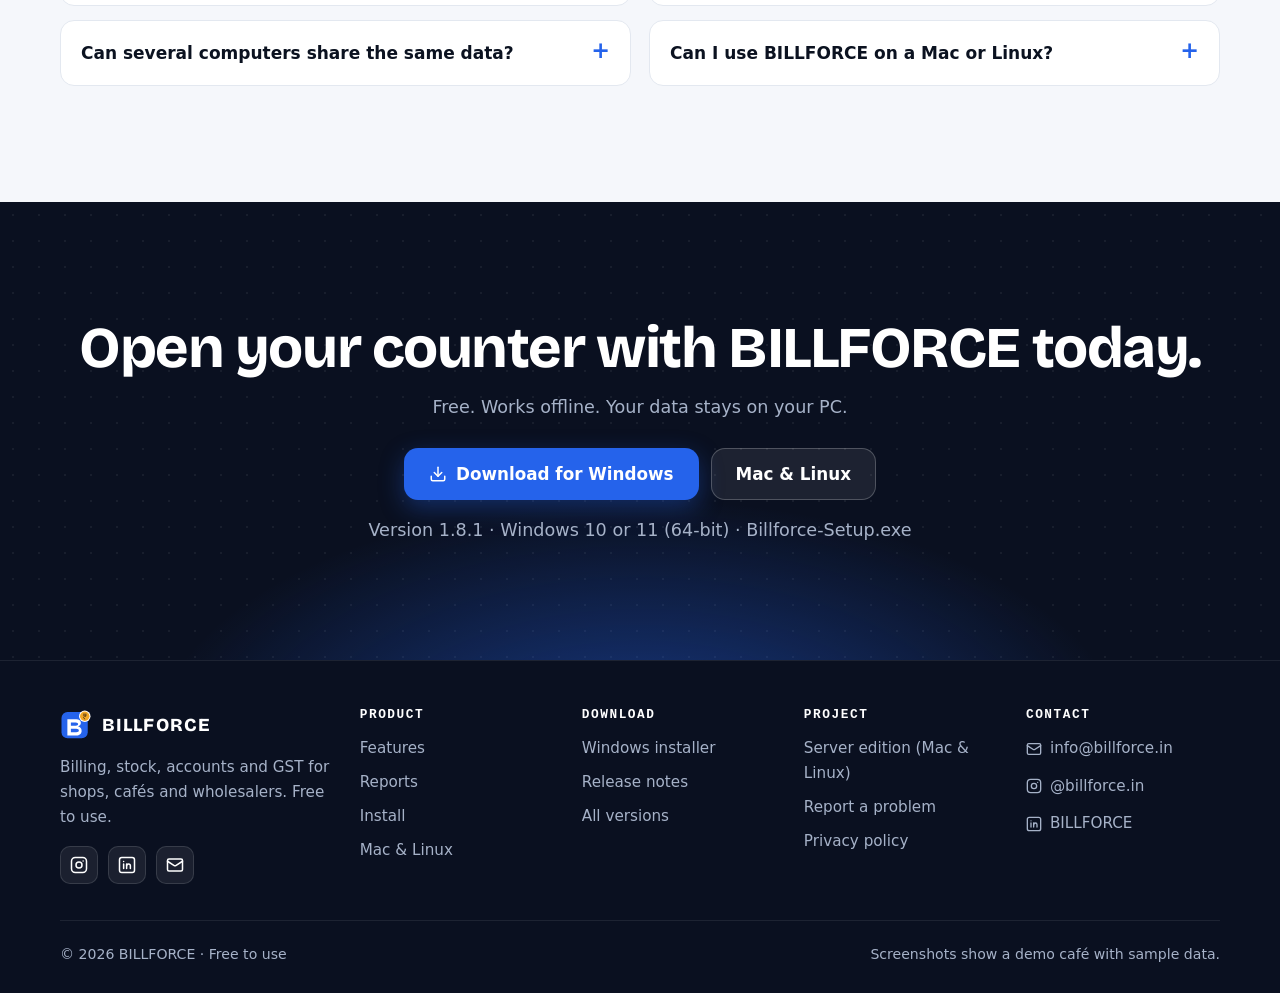
==== commit 2ad45d82: "Publish BILLFORCE website ajfan6T/BillForceWeb@c73aaf2de45f65943857e3bcd2e5645f7a016a9c" ====
--- a/index.html
+++ b/index.html
@@ -24,6 +24,9 @@
 <body>
   <svg width="0" height="0" style="position:absolute" aria-hidden="true" focusable="false">
     <symbol id="i-download" viewBox="0 0 24 24"><path d="M21 15v4a2 2 0 0 1-2 2H5a2 2 0 0 1-2-2v-4"/><polyline points="7 10 12 15 17 10"/><line x1="12" x2="12" y1="15" y2="3"/></symbol>
+    <symbol id="i-instagram" viewBox="0 0 24 24"><rect x="2" y="2" width="20" height="20" rx="5"/><circle cx="12" cy="12" r="4"/><line x1="17.5" x2="17.51" y1="6.5" y2="6.5"/></symbol>
+    <symbol id="i-linkedin" viewBox="0 0 24 24"><rect x="2" y="2" width="20" height="20" rx="3"/><line x1="7.5" x2="7.5" y1="10.5" y2="16.5"/><line x1="7.5" x2="7.51" y1="7.2" y2="7.2"/><path d="M11.5 16.5v-6"/><path d="M11.5 13a2.5 2.5 0 0 1 5 0v3.5"/></symbol>
+    <symbol id="i-mail" viewBox="0 0 24 24"><rect x="2" y="4" width="20" height="16" rx="2"/><path d="m22 7-8.97 5.7a1.94 1.94 0 0 1-2.06 0L2 7"/></symbol>
     <symbol id="i-check" viewBox="0 0 24 24"><path d="M20 6 9 17l-5-5"/></symbol>
     <symbol id="i-eye" viewBox="0 0 24 24"><path d="M2.062 12.348a1 1 0 0 1 0-.696 10.75 10.75 0 0 1 19.876 0 1 1 0 0 1 0 .696 10.75 10.75 0 0 1-19.876 0"/><circle cx="12" cy="12" r="3"/></symbol>
     <symbol id="i-receipt" viewBox="0 0 24 24"><path d="M4 2v20l2-1 2 1 2-1 2 1 2-1 2 1 2-1 2 1V2l-2 1-2-1-2 1-2-1-2 1-2-1-2 1Z"/><path d="M16 8h-6a2 2 0 1 0 0 4h4a2 2 0 1 1 0 4H8"/><path d="M12 17.5v-11"/></symbol>
@@ -74,7 +77,7 @@
               <svg class="icon" aria-hidden="true"><use href="#i-eye"/></svg>See it in action
             </a>
           </div>
-          <p class="release" data-release>Version 1.8.0 · Windows 10 or 11 (64-bit) · Billforce-Setup.exe</p>
+          <p class="release" data-release>Version 1.8.1 · Windows 10 or 11 (64-bit) · Billforce-Setup.exe</p>
           <p class="release">On a Mac or Linux? <a href="#mac-linux">Run the BILLFORCE server</a> and use it in your browser.</p>
         </div>
 
@@ -467,7 +470,7 @@
           </a>
           <a class="btn btn-light btn-lg" href="#mac-linux">Mac &amp; Linux</a>
         </div>
-        <p class="release" data-release>Version 1.8.0 · Windows 10 or 11 (64-bit) · Billforce-Setup.exe</p>
+        <p class="release" data-release>Version 1.8.1 · Windows 10 or 11 (64-bit) · Billforce-Setup.exe</p>
       </div>
     </section>
   </main>
@@ -478,6 +481,11 @@
         <div>
           <a class="brand" href="./" aria-label="BILLFORCE home"><img src="./icon.svg" alt="" width="32" height="32">BILLFORCE</a>
           <p>Billing, stock, accounts and GST for shops, cafés and wholesalers. Free to use.</p>
+          <div class="social" aria-label="BILLFORCE elsewhere">
+            <a href="https://www.instagram.com/billforce.in/" target="_blank" rel="noopener" aria-label="BILLFORCE on Instagram (@billforce.in)"><svg class="icon" aria-hidden="true"><use href="#i-instagram"/></svg></a>
+            <a href="https://www.linkedin.com/company/billforce/" target="_blank" rel="noopener" aria-label="BILLFORCE on LinkedIn"><svg class="icon" aria-hidden="true"><use href="#i-linkedin"/></svg></a>
+            <a href="mailto:info@billforce.in" aria-label="Email info@billforce.in"><svg class="icon" aria-hidden="true"><use href="#i-mail"/></svg></a>
+          </div>
         </div>
         <div>
           <h3>Product</h3>
@@ -502,6 +510,14 @@
             <li><a href="https://github.com/ajfan6T/billforce-releases/releases/latest/download/Billforce-Server.tar.gz">Server edition (Mac &amp; Linux)</a></li>
             <li><a href="https://github.com/ajfan6T/billforce-releases/issues">Report a problem</a></li>
             <li><a href="./privacy/">Privacy policy</a></li>
+          </ul>
+        </div>
+        <div>
+          <h3>Contact</h3>
+          <ul class="contact">
+            <li><a href="mailto:info@billforce.in"><svg class="icon" aria-hidden="true"><use href="#i-mail"/></svg>info@billforce.in</a></li>
+            <li><a href="https://www.instagram.com/billforce.in/" target="_blank" rel="noopener"><svg class="icon" aria-hidden="true"><use href="#i-instagram"/></svg>@billforce.in</a></li>
+            <li><a href="https://www.linkedin.com/company/billforce/" target="_blank" rel="noopener"><svg class="icon" aria-hidden="true"><use href="#i-linkedin"/></svg>BILLFORCE</a></li>
           </ul>
         </div>
       </div>
--- a/styles.css
+++ b/styles.css
@@ -132,7 +132,7 @@
 .brand { display: flex; align-items: center; gap: 10px; color: #fff; text-decoration: none; font: 800 1.15rem/1 var(--display); letter-spacing: 0.06em; }
 .brand:hover { color: #fff; }
 .brand img { width: 32px; height: 32px; }
-.nav { display: flex; gap: 22px; margin-left: auto; }
+.nav { display: flex; gap: 22px; margin-left: auto; white-space: nowrap; }
 .nav a { color: var(--ink-text-2); text-decoration: none; font-weight: 600; font-size: 0.95rem; }
 .nav a:hover { color: #fff; }
 .top .btn { margin-left: 4px; }
@@ -354,7 +354,13 @@
 footer { background: var(--ink); color: var(--ink-text-2); border-top: 1px solid rgba(255, 255, 255, 0.08); padding: 48px 0 40px; font-size: 0.95rem; }
 footer a { color: var(--ink-text-2); text-decoration: none; }
 footer a:hover { color: #fff; }
-.footer-grid { display: grid; grid-template-columns: 1.4fr repeat(3, minmax(0, 1fr)); gap: 28px; }
+.footer-grid { display: grid; grid-template-columns: 1.4fr repeat(4, minmax(0, 1fr)); gap: 28px; }
+.social { display: flex; gap: 10px; margin-top: 16px; }
+.social a { width: 38px; height: 38px; display: grid; place-items: center; border-radius: 10px; color: #fff; background: rgba(255, 255, 255, 0.07); border: 1px solid rgba(255, 255, 255, 0.12); transition: background 0.2s; }
+.social a:hover { background: var(--brand); border-color: var(--brand); }
+.social .icon { width: 18px; height: 18px; }
+.footer-grid .contact a { display: inline-flex; align-items: center; gap: 8px; overflow-wrap: anywhere; }
+.footer-grid .contact .icon { width: 16px; height: 16px; flex: none; }
 .footer-grid h3 { font: 700 0.8rem/1 var(--mono); letter-spacing: 0.12em; text-transform: uppercase; color: #fff; margin-bottom: 14px; }
 .footer-grid ul { list-style: none; margin: 0; padding: 0; display: grid; gap: 9px; }
 .footer-grid .brand { margin-bottom: 14px; }
@@ -384,6 +390,14 @@
 @media (max-width: 1080px) {
   .nav { gap: 16px; }
   .chip-2 { display: none; }
+  .footer-grid { grid-template-columns: repeat(3, minmax(0, 1fr)); }
+  .footer-grid > :first-child { grid-column: 1 / -1; }
+}
+/* The section links need about 1000px next to the buttons: below that the header keeps the logo and buttons. */
+@media (max-width: 1000px) {
+  .nav { display: none; }
+  .top .btn { margin-left: auto; }
+  .top .wrap { gap: 10px; }
 }
 @media (max-width: 960px) {
   .story, .story.flip { grid-template-columns: minmax(0, 1fr); }
@@ -395,9 +409,6 @@
   .stage .paper { display: none; }
 }
 @media (max-width: 760px) {
-  .nav { display: none; }
-  .top .btn { margin-left: auto; }
-  .top .wrap { gap: 10px; }
   .themes { grid-template-columns: minmax(0, 1fr); }
   .stage .window { transform: none; }
 }
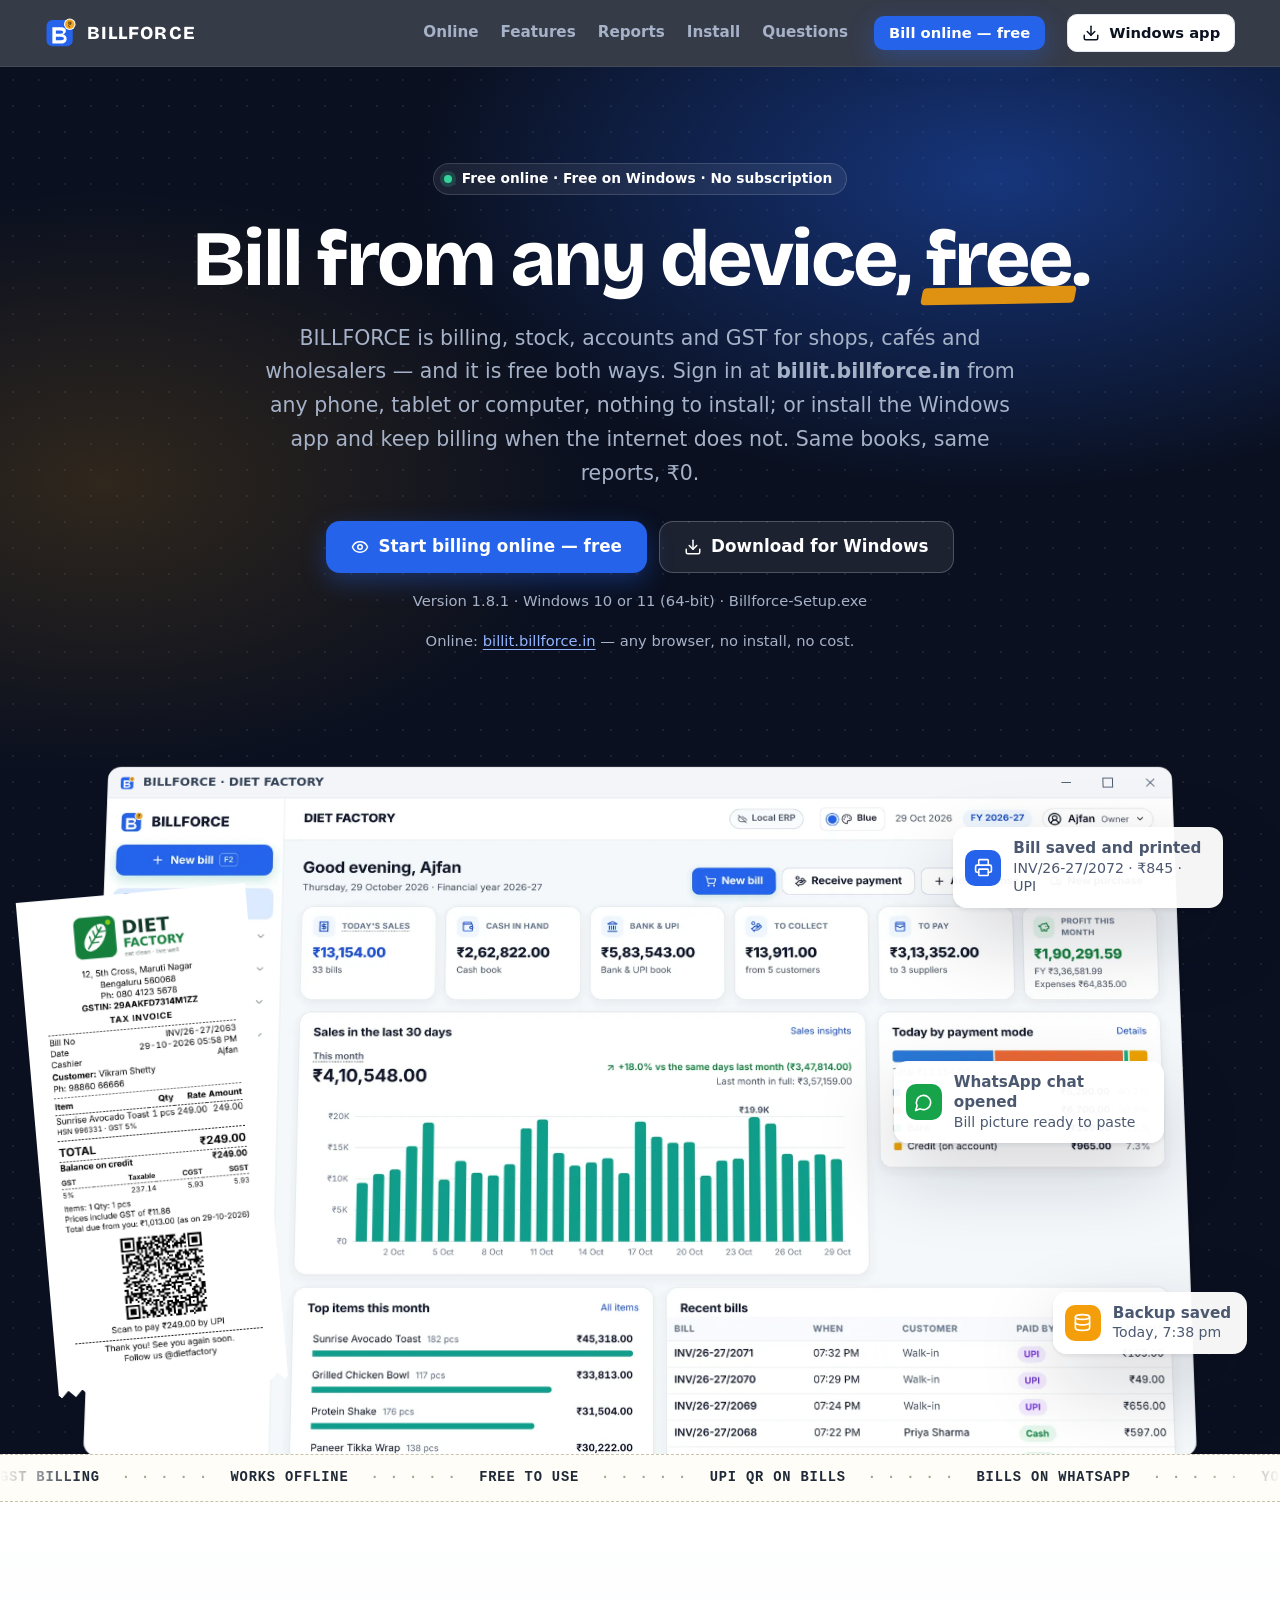
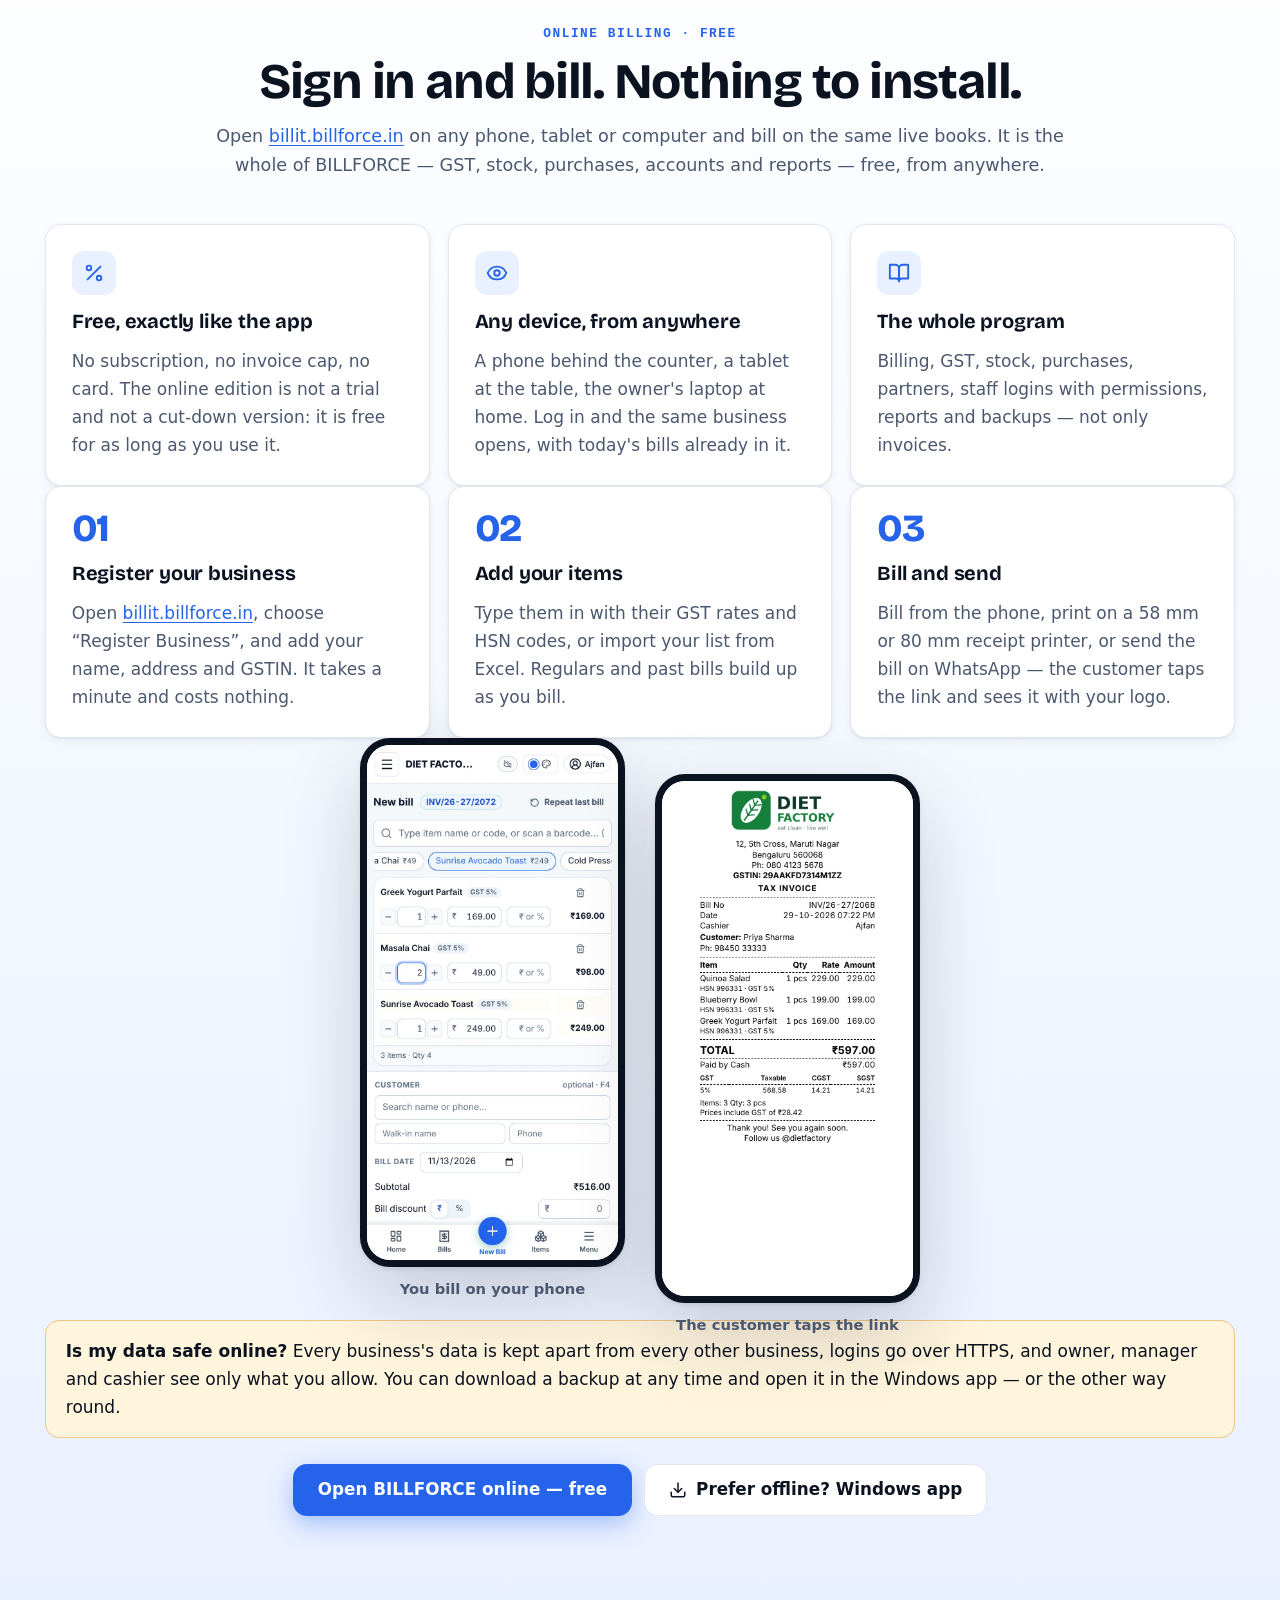
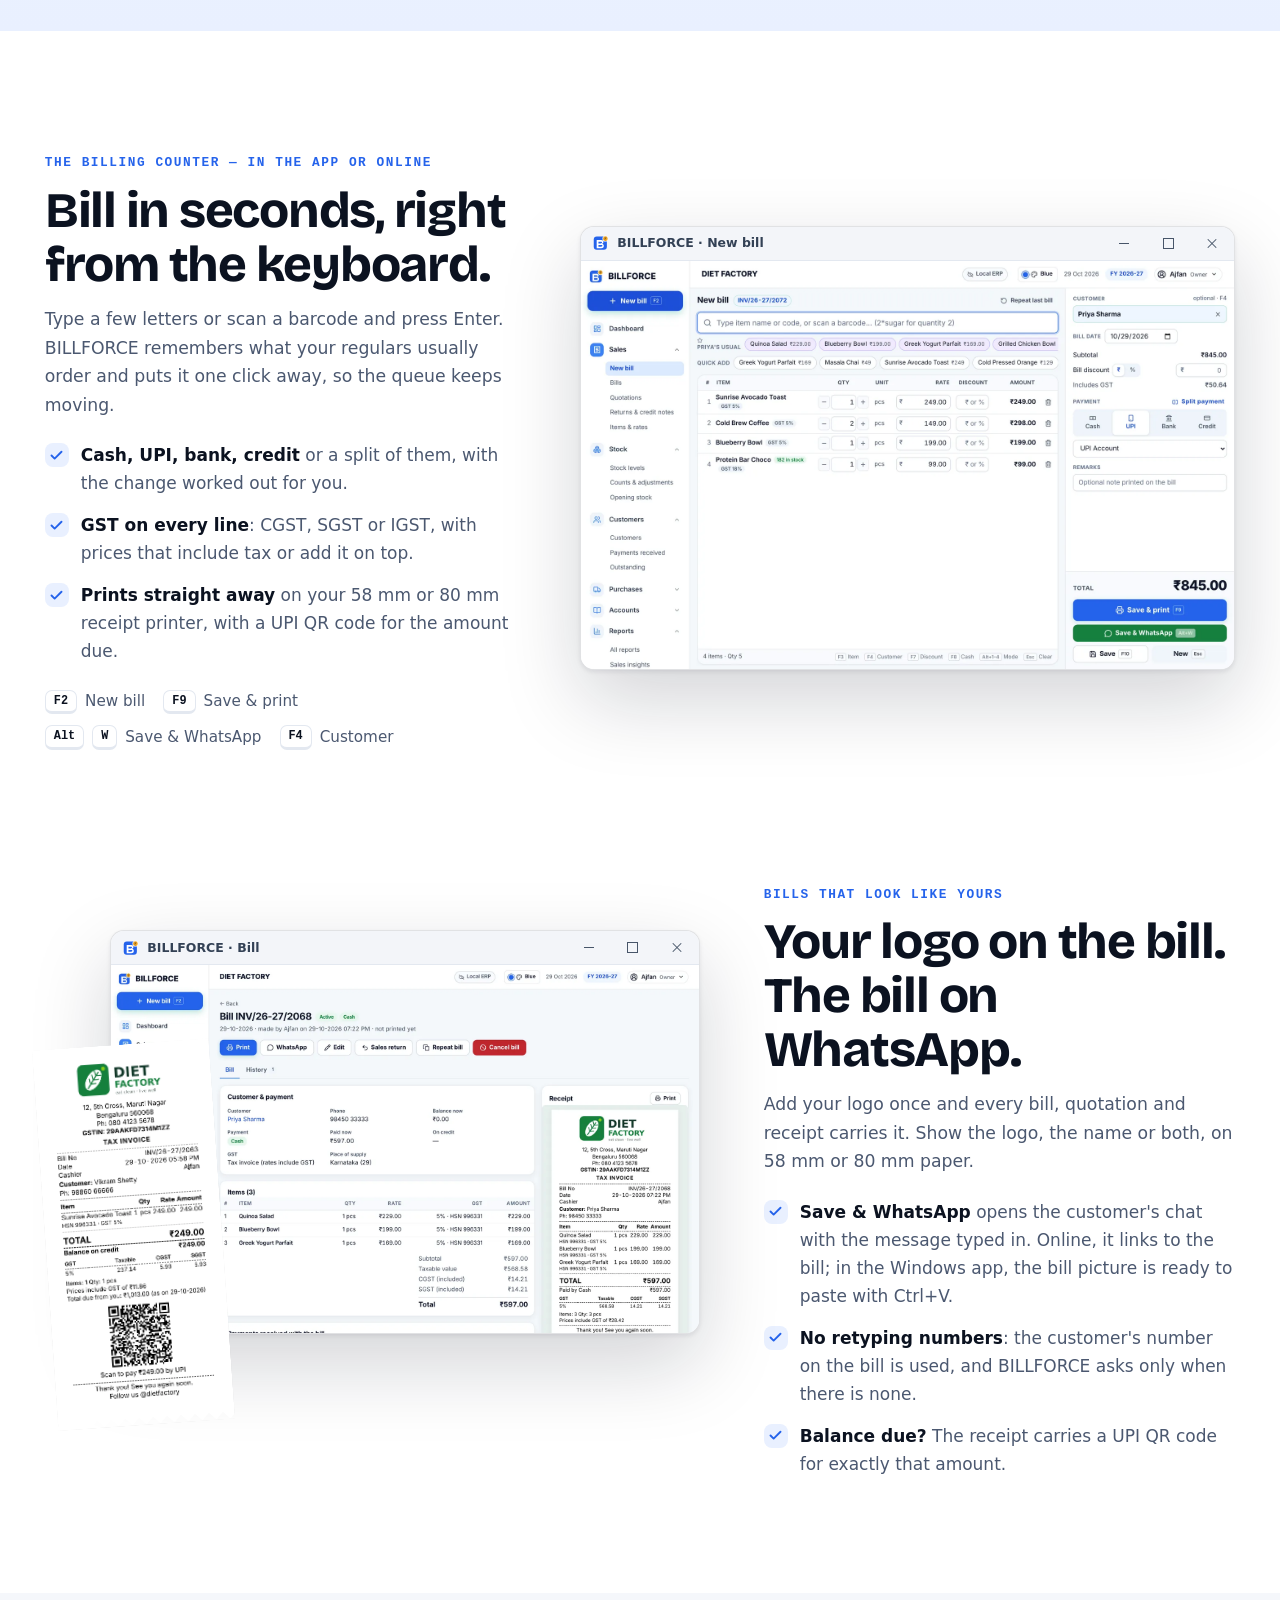
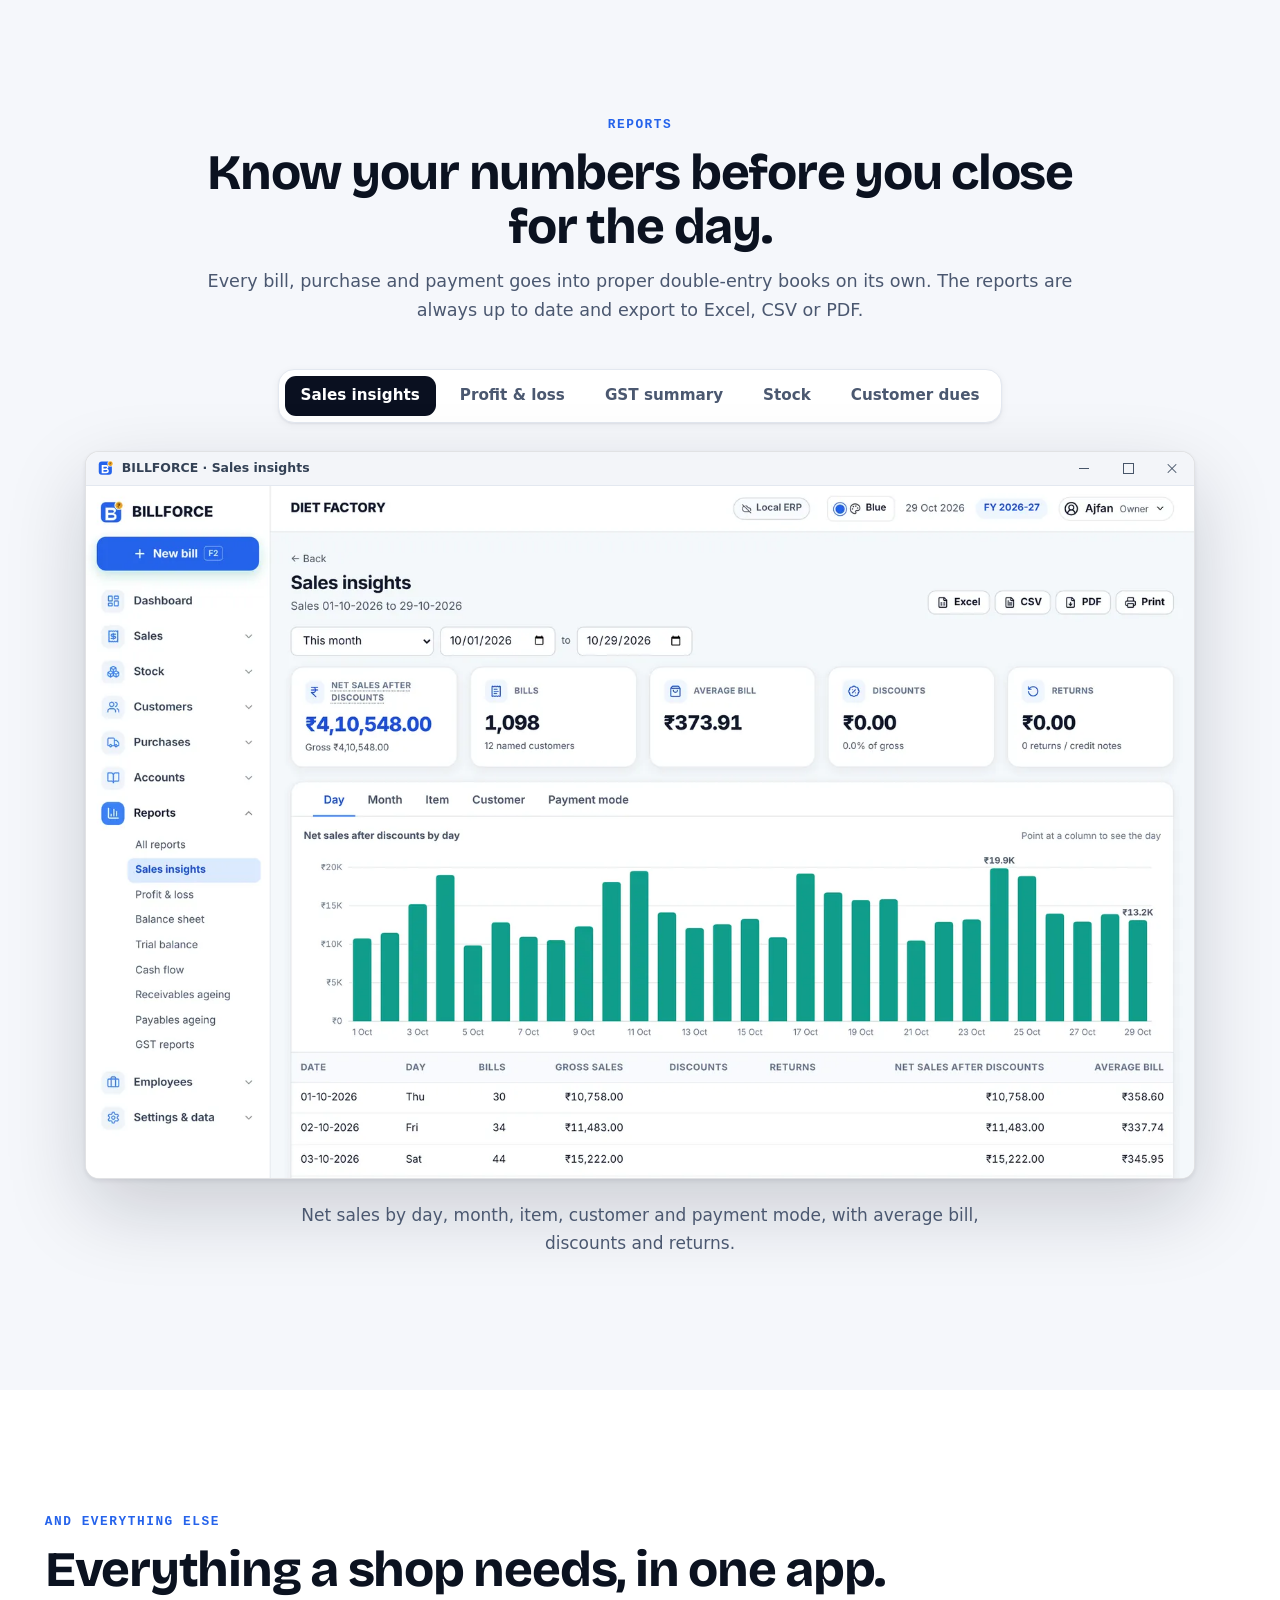
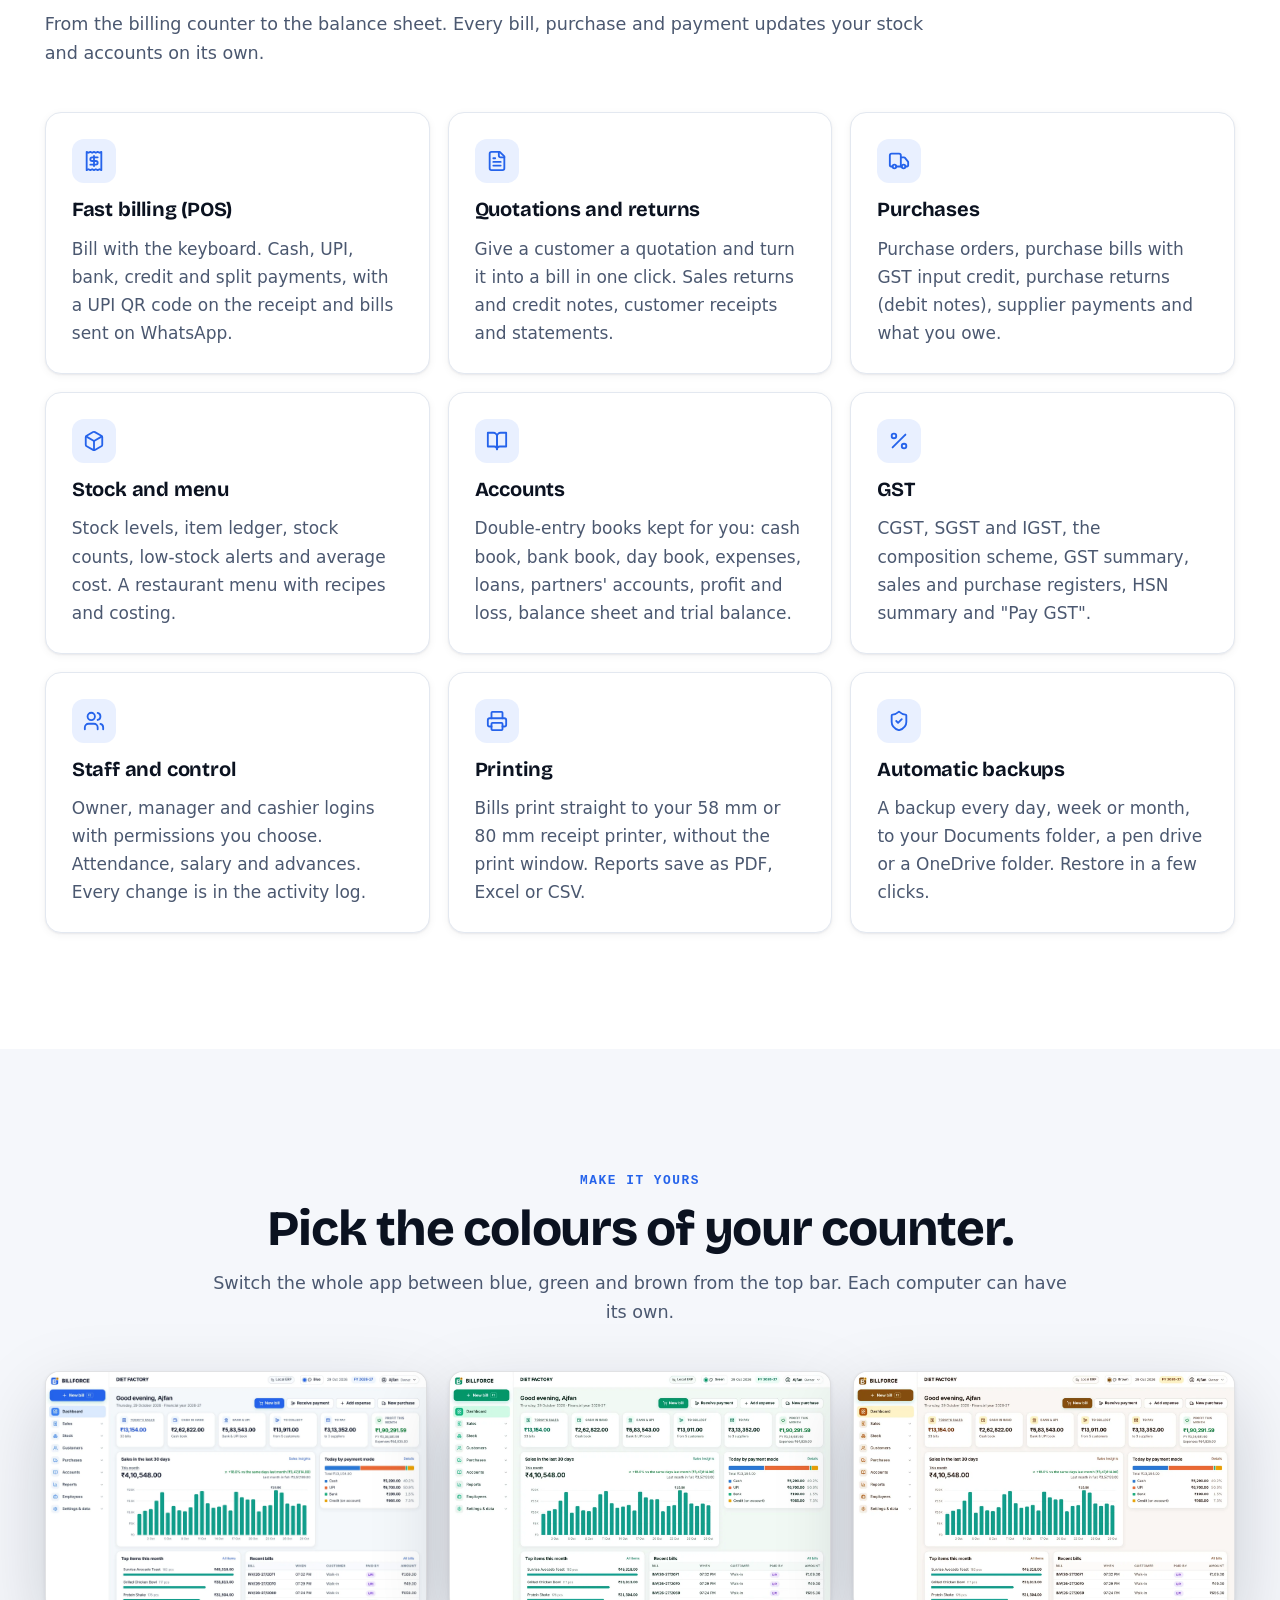
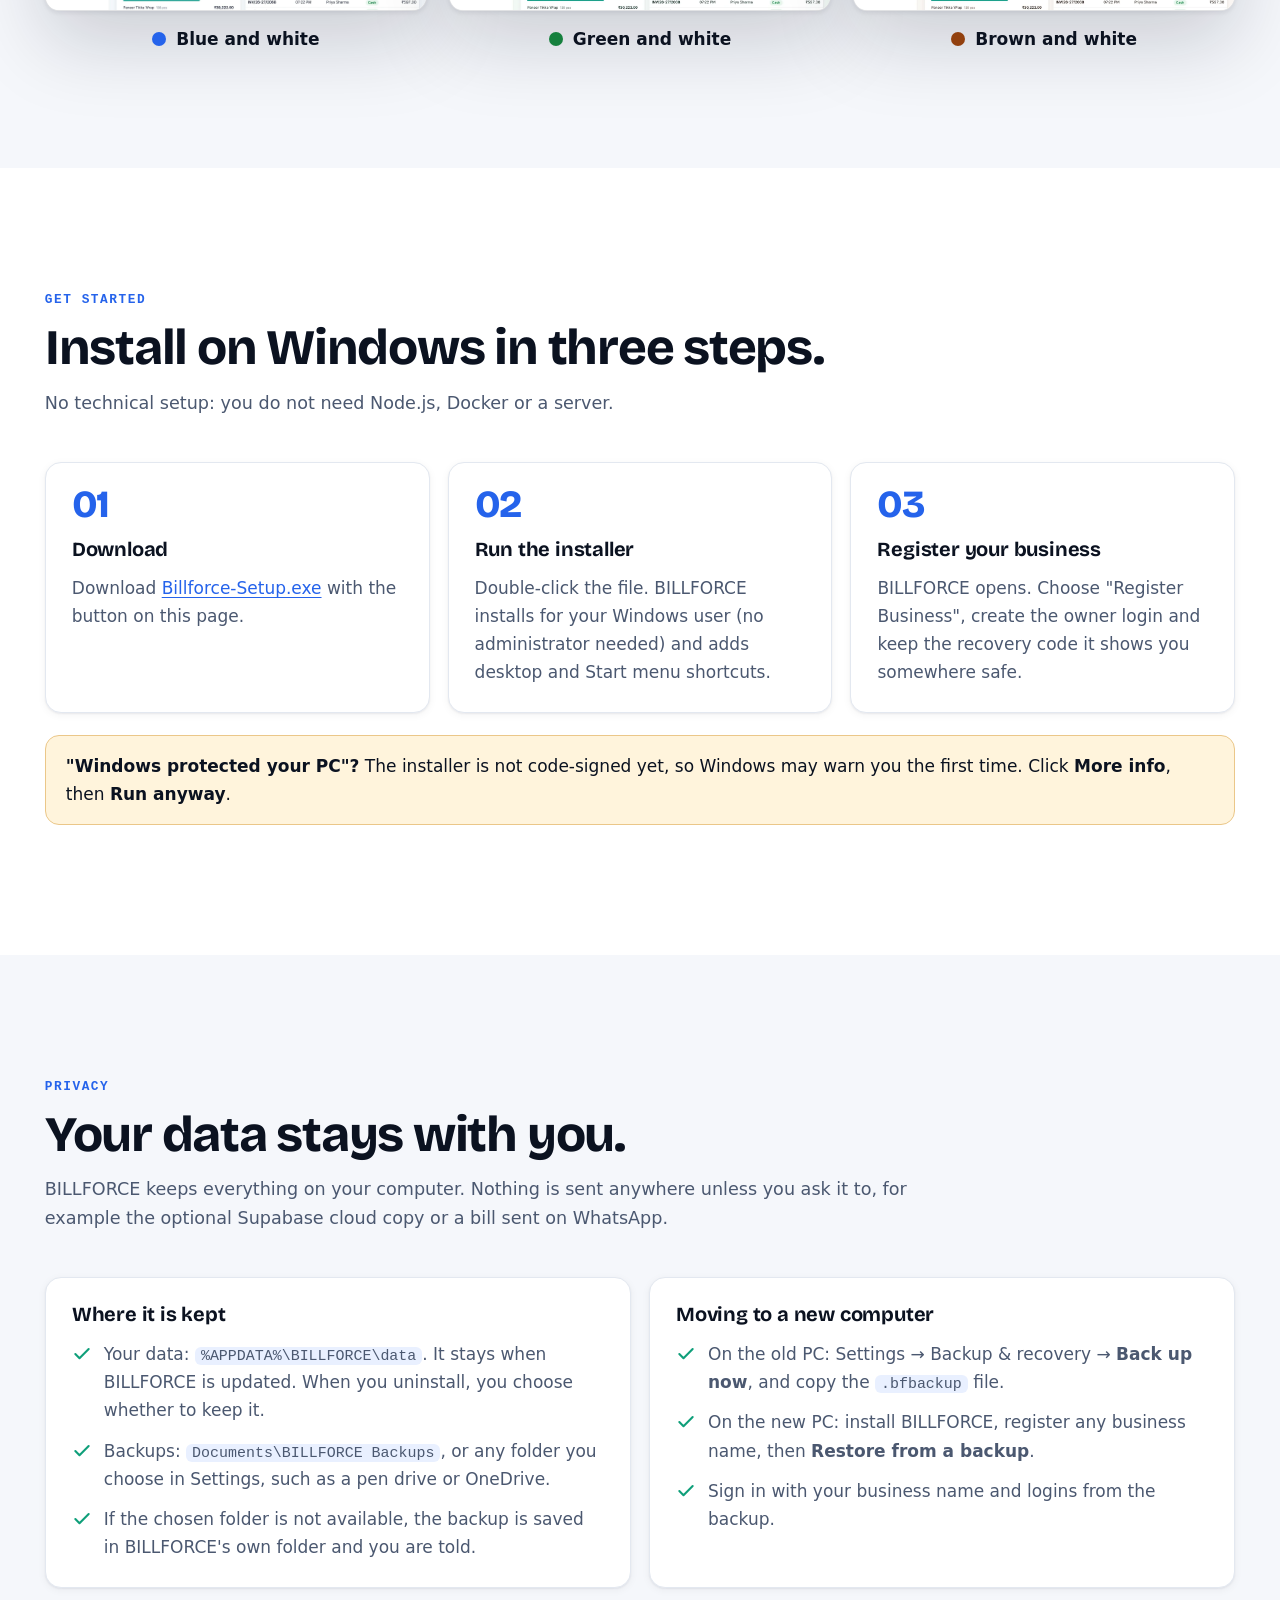
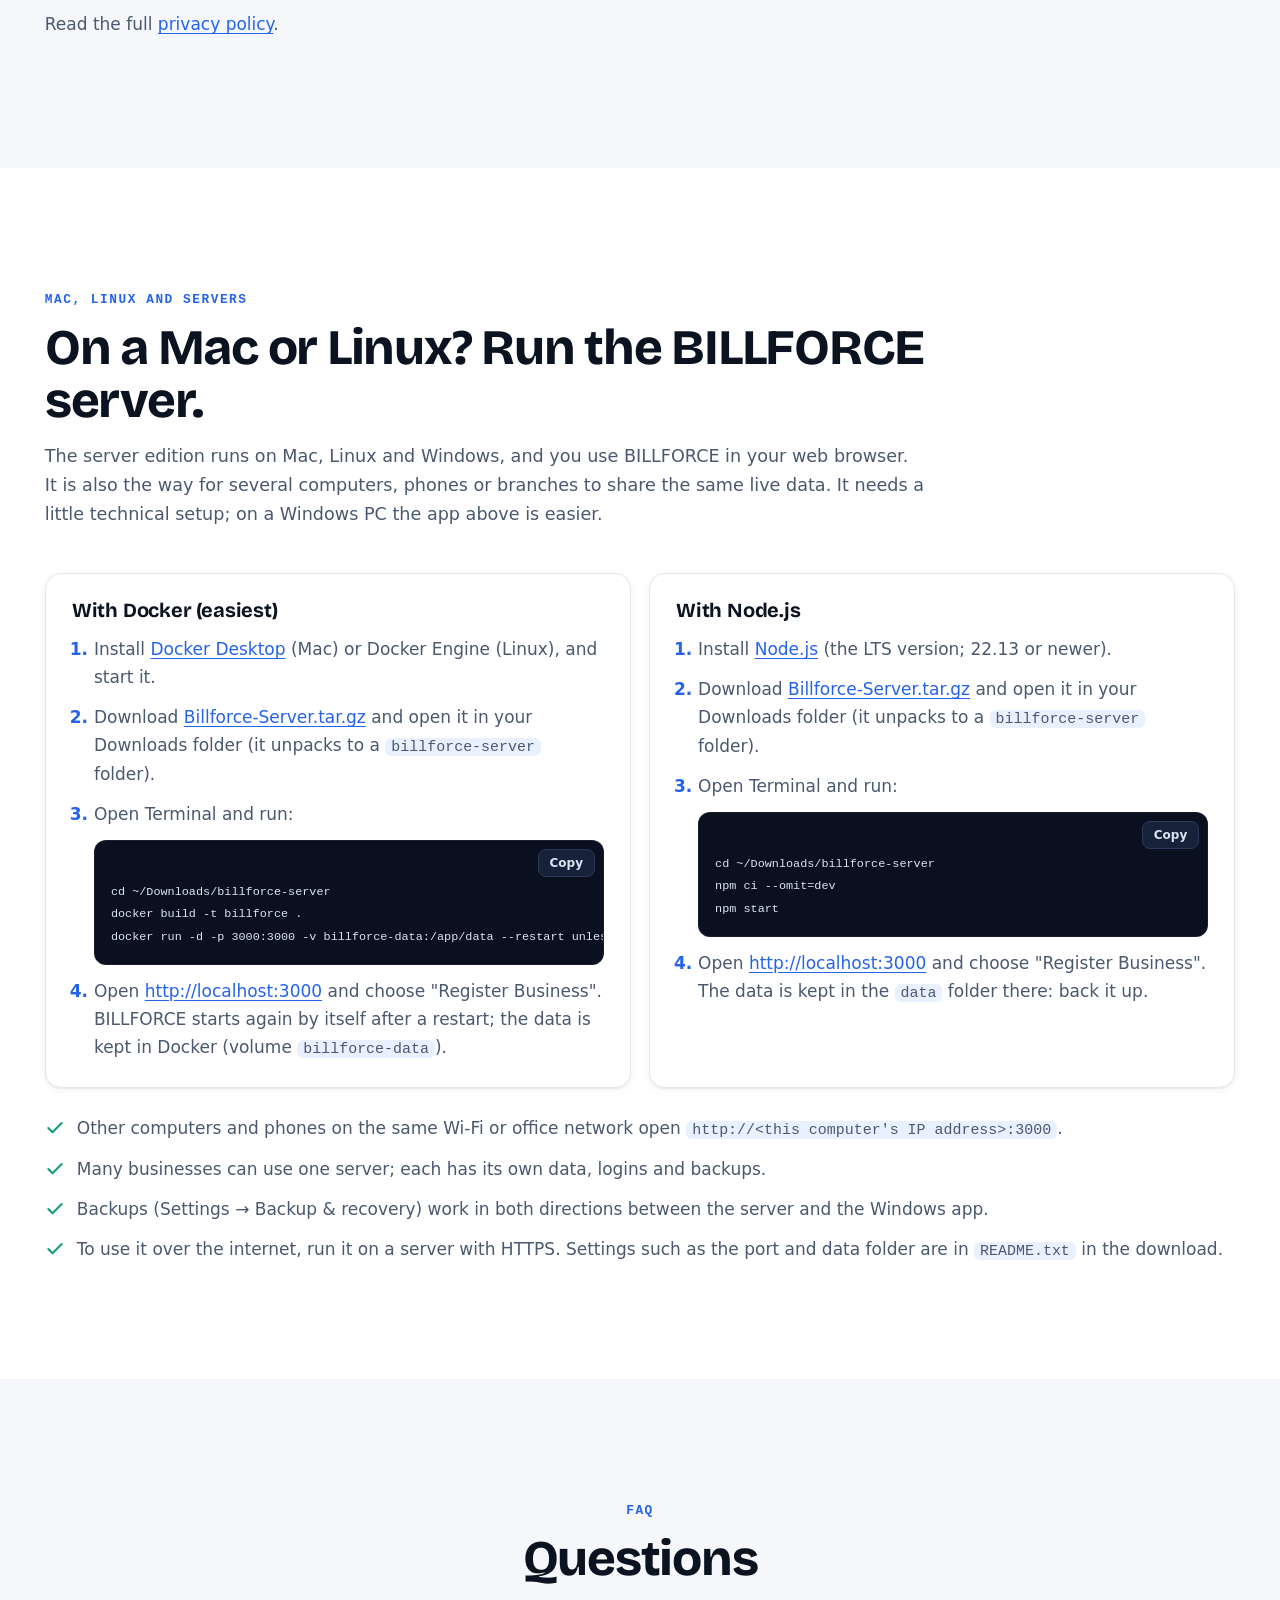
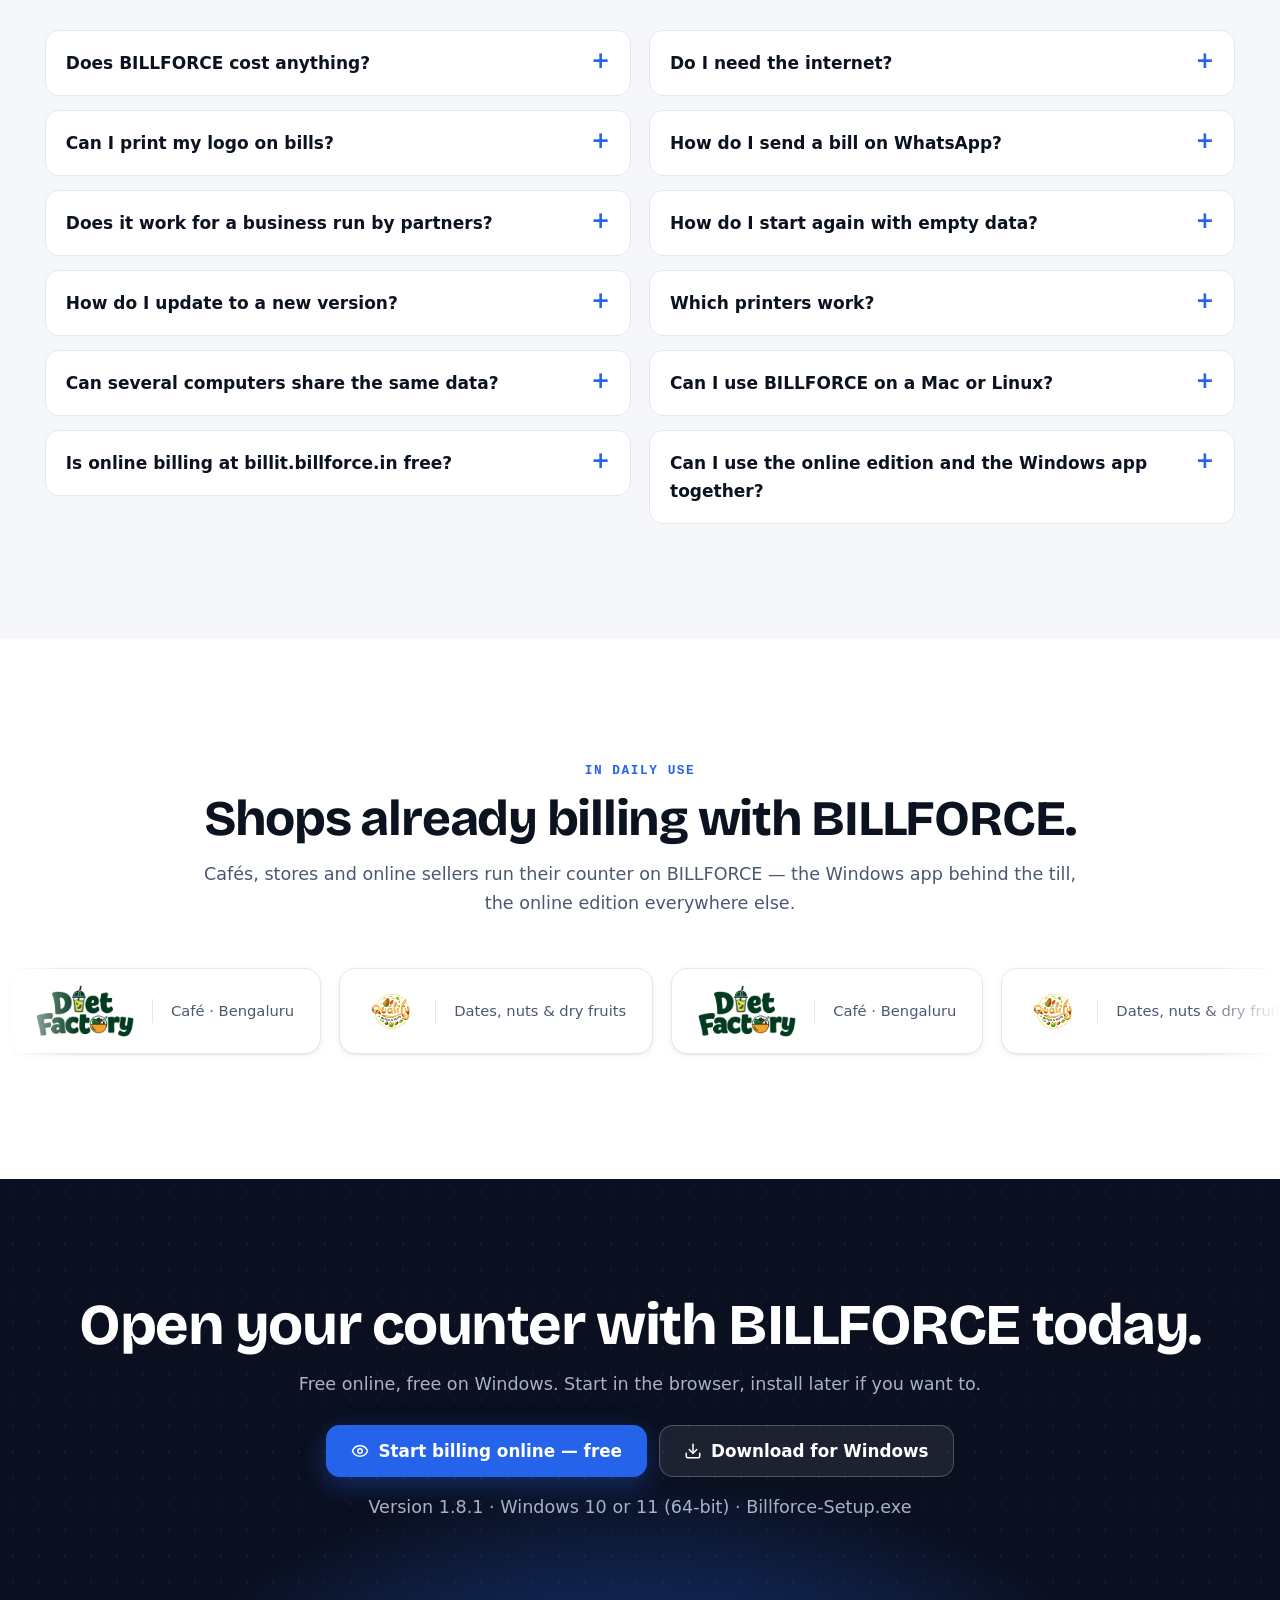
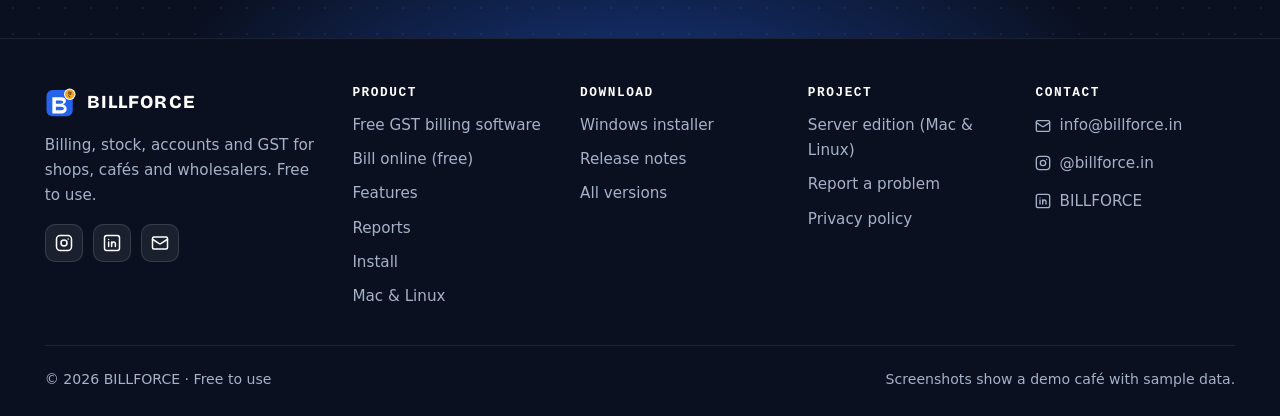
==== commit 020b3d85: "Publish BILLFORCE website ajfan6T/BillForceWeb@d5be7fce5b9fea279fbfb1a1bfde3a31bf3e7fb6" ====
--- a/index.html
+++ b/index.html
@@ -1,25 +1,178 @@
 <!doctype html>
-<html lang="en">
+<html lang="en-IN">
 <head>
   <meta charset="utf-8">
   <meta name="viewport" content="width=device-width, initial-scale=1">
-  <title>BILLFORCE: billing, stock, accounts &amp; GST software for your shop</title>
-  <meta name="description" content="BILLFORCE is a free ERP and point of sale for shops, cafés and wholesalers: GST billing, stock, purchases, accounts, payroll and reports. It runs on your Windows PC, works without internet, and your data stays with you.">
+
+  <title>Free Online &amp; Offline GST Billing Software · BILLFORCE</title>
+  <meta name="description" content="Free GST billing online from any phone or computer, or offline on Windows. Bills, stock, accounts and GST reports — one free app, no subscription.">
+  <meta name="robots" content="index, follow, max-image-preview:large, max-snippet:-1">
   <meta name="theme-color" content="#0a1020">
+
+  <link rel="canonical" href="https://billforce.in/">
   <link rel="icon" type="image/svg+xml" href="./icon.svg">
   <link rel="apple-touch-icon" href="./icon.png">
   <link rel="preload" href="./fonts/bricolage-grotesque.woff2" as="font" type="font/woff2" crossorigin>
-  <link rel="canonical" href="https://billforce.in/">
+
+  <!-- Open Graph -->
+  <meta property="og:site_name" content="BILLFORCE">
+  <meta property="og:locale" content="en_IN">
   <meta property="og:url" content="https://billforce.in/">
   <meta property="og:type" content="website">
-  <meta property="og:title" content="BILLFORCE: run your whole shop from one screen">
-  <meta property="og:description" content="Free GST billing, stock, accounts and payroll for Windows. Works offline. Your data stays on your PC.">
+  <meta property="og:title" content="Bill online free, or offline on Windows · BILLFORCE">
+  <meta property="og:description" content="Free GST billing online from any phone or computer, or offline on Windows. Bills, stock, accounts and GST reports — one free app, no subscription.">
   <meta property="og:image" content="https://billforce.in/screens/og.jpg">
+  <meta property="og:image:type" content="image/jpeg">
   <meta property="og:image:width" content="1200">
   <meta property="og:image:height" content="630">
+  <meta property="og:image:alt" content="The BILLFORCE dashboard showing today's sales, cash and bank balances and a 30-day sales chart.">
+
+  <!-- Twitter -->
   <meta name="twitter:card" content="summary_large_image">
+  <meta name="twitter:title" content="Bill online free, or offline on Windows · BILLFORCE">
+  <meta name="twitter:description" content="Free GST billing online from any phone or computer, or offline on Windows. Bills, stock, accounts and GST reports — one free app, no subscription.">
+  <meta name="twitter:image" content="https://billforce.in/screens/og.jpg">
+  <meta name="twitter:image:alt" content="The BILLFORCE dashboard showing today's sales, cash and bank balances and a 30-day sales chart.">
+
   <link rel="stylesheet" href="./styles.css">
   <script>document.documentElement.classList.add('js');</script>
+
+  <script type="application/ld+json">
+  {
+    "@context": "https://schema.org",
+    "@graph": [
+      {
+        "@type": "Organization",
+        "@id": "https://billforce.in/#organization",
+        "name": "BILLFORCE",
+        "url": "https://billforce.in/",
+        "logo": {
+          "@type": "ImageObject",
+          "url": "https://billforce.in/icon.png",
+          "width": 512,
+          "height": 512
+        },
+        "email": "info@billforce.in",
+        "sameAs": [
+          "https://www.instagram.com/billforce.in/",
+          "https://www.linkedin.com/company/billforce/",
+          "https://github.com/ajfan6T/billforce-releases"
+        ]
+      },
+      {
+        "@type": "WebSite",
+        "@id": "https://billforce.in/#website",
+        "url": "https://billforce.in/",
+        "name": "BILLFORCE",
+        "inLanguage": "en-IN",
+        "publisher": { "@id": "https://billforce.in/#organization" }
+      },
+      {
+        "@type": "SoftwareApplication",
+        "@id": "https://billforce.in/#software",
+        "name": "BILLFORCE",
+        "alternateName": "BILLFORCE billing, stock, accounts and GST software",
+        "description": "BILLFORCE is free billing, stock, accounts and GST software for shops, cafés and wholesalers. Bill online at billit.billforce.in from any phone, tablet or computer, or install the Windows app and work offline; both are free.",
+        "url": "https://billforce.in/",
+        "applicationCategory": "BusinessApplication",
+        "applicationSubCategory": "Point of sale and GST billing",
+        "operatingSystem": "Windows 10, Windows 11 (64-bit)",
+        "softwareVersion": "1.8.1",
+        "inLanguage": "en-IN",
+        "image": "https://billforce.in/screens/dashboard.webp",
+        "screenshot": "https://billforce.in/screens/dashboard.webp",
+        "featureList": [
+          "GST billing with CGST, SGST and IGST",
+          "Offline billing, stock and accounts",
+          "Cash, UPI, bank, credit and split payments",
+          "UPI QR code on every bill",
+          "Bills sent on WhatsApp",
+          "58 mm and 80 mm receipt printing",
+          "Purchases, quotations, sales returns and credit notes",
+          "Double-entry accounts, profit and loss, balance sheet, trial balance",
+          "Stock levels, item ledger and low-stock alerts",
+          "Staff logins with permissions",
+          "Automatic backups to a folder, pen drive or OneDrive",
+          "Excel, CSV and PDF exports"
+        ],
+        "offers": {
+          "@type": "Offer",
+          "price": "0",
+          "priceCurrency": "INR",
+          "availability": "https://schema.org/InStock",
+          "url": "https://billforce.in/"
+        },
+        "publisher": { "@id": "https://billforce.in/#organization" }
+      },
+      {
+        "@type": "FAQPage",
+        "@id": "https://billforce.in/#faq",
+        "mainEntity": [
+          {
+            "@type": "Question",
+            "name": "Does BILLFORCE cost anything?",
+            "acceptedAnswer": { "@type": "Answer", "text": "No. BILLFORCE is free to download and use." }
+          },
+          {
+            "@type": "Question",
+            "name": "Do I need the internet?",
+            "acceptedAnswer": { "@type": "Answer", "text": "Not for the Windows app: billing, stock, accounts, printing and backups all work offline. The internet is only needed to download BILLFORCE, to send bills on WhatsApp and, if you turn it on, for the optional Supabase cloud copy. Online billing at billit.billforce.in works from any phone or computer with the internet." }
+          },
+          {
+            "@type": "Question",
+            "name": "Can I print my logo on bills?",
+            "acceptedAnswer": { "@type": "Answer", "text": "Yes. Add it in Settings, Business, next to the business name, and choose what the top of the bill shows: logo and name, logo only (when your logo already has the name in it) or name only." }
+          },
+          {
+            "@type": "Question",
+            "name": "How do I send a bill on WhatsApp?",
+            "acceptedAnswer": { "@type": "Answer", "text": "Press Save and WhatsApp (Alt+W) on the billing screen, or WhatsApp on a saved bill. The customer's chat opens with a short message typed in. With online billing the message has a link the customer taps to see the bill, so just press Send. In the Windows app the bill picture is copied: click in the message box, press Ctrl+V, then Send." }
+          },
+          {
+            "@type": "Question",
+            "name": "Does it work for a business run by partners?",
+            "acceptedAnswer": { "@type": "Answer", "text": "Yes. Add each partner with their share of profit in Accounts, Partners. Record what each one invests, expenses they pay from their own pocket and what they take out; BILLFORCE keeps every partner's balance and shares the profit by their ratio when the year is closed." }
+          },
+          {
+            "@type": "Question",
+            "name": "How do I start again with empty data?",
+            "acceptedAnswer": { "@type": "Answer", "text": "The owner can use Reset data in Settings, Backup and recovery, with their password. Delete every bill and accounts entry and keep your items and customers, or delete everything. A safety backup is saved first, so you can undo it." }
+          },
+          {
+            "@type": "Question",
+            "name": "How do I update to a new version?",
+            "acceptedAnswer": { "@type": "Answer", "text": "Download the new Billforce-Setup.exe from the website and run it. Your data and backups are kept." }
+          },
+          {
+            "@type": "Question",
+            "name": "Which printers work?",
+            "acceptedAnswer": { "@type": "Answer", "text": "Any printer installed in Windows, including 58 mm and 80 mm thermal receipt printers. Choose yours in Settings, Receipt and printer and bills print straight to it." }
+          },
+          {
+            "@type": "Question",
+            "name": "Can several computers share the same data?",
+            "acceptedAnswer": { "@type": "Answer", "text": "Yes: sign in at billit.billforce.in from every phone and computer, and they all work on the same books. You can also run your own server edition: run it on one computer or a server and open BILLFORCE in the browser of the others. The Windows app keeps its data on one PC." }
+          },
+          {
+            "@type": "Question",
+            "name": "Can I use BILLFORCE on a Mac or Linux?",
+            "acceptedAnswer": { "@type": "Answer", "text": "Yes. Run the BILLFORCE server edition (with Docker or Node.js) and use it in your web browser." }
+          },
+          {
+            "@type": "Question",
+            "name": "Is online billing at billit.billforce.in free?",
+            "acceptedAnswer": { "@type": "Answer", "text": "Yes. The online edition is free, with no subscription, no invoice cap and no card, and it is the whole program: billing, GST, stock, purchases, accounts, staff logins and reports." }
+          },
+          {
+            "@type": "Question",
+            "name": "Can I use the online edition and the Windows app together?",
+            "acceptedAnswer": { "@type": "Answer", "text": "Yes. Both use the same backup, so you can download a backup online and open it in the Windows app, or the other way round." }
+          }
+        ]
+      }
+    ]
+  }
+  </script>
 </head>
 <body>
   <svg width="0" height="0" style="position:absolute" aria-hidden="true" focusable="false">
@@ -48,16 +201,15 @@
     <div class="wrap">
       <a class="brand" href="./" aria-label="BILLFORCE home"><img src="./icon.svg" alt="" width="32" height="32">BILLFORCE</a>
       <nav class="nav" aria-label="Sections">
+        <a href="#online">Online</a>
         <a href="#features">Features</a>
-        <a href="#online">Online</a>
         <a href="#tour">Reports</a>
         <a href="#install">Install</a>
-        <a href="#mac-linux">Mac &amp; Linux</a>
         <a href="#faq">Questions</a>
       </nav>
-      <a class="btn btn-ghost btn-sm" href="https://billit.billforce.in/">Bill online</a>
-      <a class="btn btn-primary btn-sm" href="https://github.com/ajfan6T/billforce-releases/releases/latest/download/Billforce-Setup.exe">
-        <svg class="icon" aria-hidden="true"><use href="#i-download"/></svg>Download
+      <a class="btn btn-primary btn-sm" href="https://billit.billforce.in/">Bill online — free</a>
+      <a class="btn btn-ghost btn-sm" href="https://github.com/ajfan6T/billforce-releases/releases/latest/download/Billforce-Setup.exe">
+        <svg class="icon" aria-hidden="true"><use href="#i-download"/></svg>Windows app
       </a>
     </div>
   </header>
@@ -66,19 +218,19 @@
     <section class="hero" aria-labelledby="hero-title">
       <div class="wrap">
         <div class="hero-copy">
-          <span class="eyebrow"><span class="dot" aria-hidden="true"></span>Free · Works offline · Made for Indian GST</span>
-          <h1 id="hero-title">Run your whole shop from <span class="mark">one screen</span>.</h1>
-          <p class="lead">BILLFORCE is billing, stock, accounts and GST for shops, cafés and wholesalers. Install it on your Windows PC and start billing in minutes. Your data stays on your computer.</p>
+          <span class="eyebrow"><span class="dot" aria-hidden="true"></span>Free online · Free on Windows · No subscription</span>
+          <h1 id="hero-title">Bill from any device, <span class="mark">free</span>.</h1>
+          <p class="lead">BILLFORCE is billing, stock, accounts and GST for shops, cafés and wholesalers — and it is free both ways. Sign in at <b>billit.billforce.in</b> from any phone, tablet or computer, nothing to install; or install the Windows app and keep billing when the internet does not. Same books, same reports, ₹0.</p>
           <div class="actions">
-            <a class="btn btn-primary btn-lg" href="https://github.com/ajfan6T/billforce-releases/releases/latest/download/Billforce-Setup.exe">
+            <a class="btn btn-primary btn-lg" href="https://billit.billforce.in/">
+              <svg class="icon" aria-hidden="true"><use href="#i-eye"/></svg>Start billing online — free
+            </a>
+            <a class="btn btn-light btn-lg" href="https://github.com/ajfan6T/billforce-releases/releases/latest/download/Billforce-Setup.exe">
               <svg class="icon" aria-hidden="true"><use href="#i-download"/></svg>Download for Windows
             </a>
-            <a class="btn btn-light btn-lg" href="#features">
-              <svg class="icon" aria-hidden="true"><use href="#i-eye"/></svg>See it in action
-            </a>
           </div>
           <p class="release" data-release>Version 1.8.1 · Windows 10 or 11 (64-bit) · Billforce-Setup.exe</p>
-          <p class="release">On a Mac or Linux? <a href="#mac-linux">Run the BILLFORCE server</a> and use it in your browser.</p>
+          <p class="release">Online: <a href="https://billit.billforce.in/">billit.billforce.in</a> — any browser, no install, no cost.</p>
         </div>
 
         <div class="stage">
@@ -106,11 +258,69 @@
       </div>
     </div>
 
+    <section id="online" class="online" aria-labelledby="online-title">
+      <div class="wrap">
+        <div class="section-head center">
+          <span class="kicker">Online billing · free</span>
+          <h2 id="online-title">Sign in and bill. Nothing to install.</h2>
+          <p>Open <a href="https://billit.billforce.in/">billit.billforce.in</a> on any phone, tablet or computer and bill on the same live books. It is the whole of BILLFORCE — GST, stock, purchases, accounts and reports — free, from anywhere.</p>
+        </div>
+        <div class="grid">
+          <article class="card">
+            <span class="icon-box"><svg class="icon" aria-hidden="true"><use href="#i-percent"/></svg></span>
+            <h3>Free, exactly like the app</h3>
+            <p>No subscription, no invoice cap, no card. The online edition is not a trial and not a cut-down version: it is free for as long as you use it.</p>
+          </article>
+          <article class="card">
+            <span class="icon-box"><svg class="icon" aria-hidden="true"><use href="#i-eye"/></svg></span>
+            <h3>Any device, from anywhere</h3>
+            <p>A phone behind the counter, a tablet at the table, the owner's laptop at home. Log in and the same business opens, with today's bills already in it.</p>
+          </article>
+          <article class="card">
+            <span class="icon-box"><svg class="icon" aria-hidden="true"><use href="#i-book"/></svg></span>
+            <h3>The whole program</h3>
+            <p>Billing, GST, stock, purchases, partners, staff logins with permissions, reports and backups — not only invoices.</p>
+          </article>
+        </div>
+        <ol class="steps">
+          <li class="card">
+            <h3>Register your business</h3>
+            <p>Open <a href="https://billit.billforce.in/">billit.billforce.in</a>, choose “Register Business”, and add your name, address and GSTIN. It takes a minute and costs nothing.</p>
+          </li>
+          <li class="card">
+            <h3>Add your items</h3>
+            <p>Type them in with their GST rates and HSN codes, or import your list from Excel. Regulars and past bills build up as you bill.</p>
+          </li>
+          <li class="card">
+            <h3>Bill and send</h3>
+            <p>Bill from the phone, print on a 58 mm or 80 mm receipt printer, or send the bill on WhatsApp — the customer taps the link and sees it with your logo.</p>
+          </li>
+        </ol>
+        <div class="phones">
+          <figure class="phone">
+            <img src="./screens/phone-billing.webp" width="780" height="1600" loading="lazy" alt="BILLFORCE online on a phone: a new bill with three items as cards, each with quantity buttons, rate, discount and amount, and the customer and bill date below.">
+            <figcaption>You bill on your phone</figcaption>
+          </figure>
+          <figure class="phone">
+            <img src="./screens/phone-bill-link.webp" width="780" height="1600" loading="lazy" alt="The bill as the customer sees it after tapping the link in WhatsApp: the café's logo, address, GSTIN, the items, total and GST.">
+            <figcaption>The customer taps the link</figcaption>
+          </figure>
+        </div>
+        <p class="note"><strong>Is my data safe online?</strong> Every business's data is kept apart from every other business, logins go over HTTPS, and owner, manager and cashier see only what you allow. You can download a backup at any time and open it in the Windows app — or the other way round.</p>
+        <div class="center-actions">
+          <a class="btn btn-primary btn-lg" href="https://billit.billforce.in/">Open BILLFORCE online — free</a>
+          <a class="btn btn-ghost btn-lg" href="https://github.com/ajfan6T/billforce-releases/releases/latest/download/Billforce-Setup.exe">
+            <svg class="icon" aria-hidden="true"><use href="#i-download"/></svg>Prefer offline? Windows app
+          </a>
+        </div>
+      </div>
+    </section>
+
     <section id="features" aria-label="Features">
       <div class="wrap">
         <article class="story">
           <div class="story-copy">
-            <span class="kicker">The billing counter</span>
+            <span class="kicker">The billing counter — in the app or online</span>
             <h2>Bill in seconds, right from the keyboard.</h2>
             <p>Type a few letters or scan a barcode and press Enter. BILLFORCE remembers what your regulars usually order and puts it one click away, so the queue keeps moving.</p>
             <ul class="points">
@@ -150,39 +360,6 @@
                 alt="A saved bill in BILLFORCE with Print, WhatsApp, Edit, Sales return and Repeat bill buttons, the customer and payment, the items with GST, and the printed receipt with the café's logo beside it.">
             </div>
             <div class="paper"><img src="./screens/receipt.webp" width="620" height="1362" loading="lazy" alt="The same kind of receipt as a picture, the way it is sent on WhatsApp."></div>
-          </div>
-        </article>
-      </div>
-    </section>
-
-    <section id="online" class="online" aria-labelledby="online-title">
-      <div class="wrap">
-        <article class="story">
-          <div class="story-copy">
-            <span class="kicker">Online billing</span>
-            <h2 id="online-title">Bill from any phone, tablet or computer.</h2>
-            <p>Sign in to your business at <b>billit.billforce.in</b> and bill in the browser. Nothing to install: the counter, the owner at home and a second branch all work on the same live books.</p>
-            <ul class="points">
-              <li><span class="tick"><svg class="icon" aria-hidden="true"><use href="#i-check"/></svg></span><span><b>Made for phones</b>: every bill line is a tidy card, with big buttons for quantity, Save &amp; print and Save &amp; WhatsApp.</span></li>
-              <li><span class="tick"><svg class="icon" aria-hidden="true"><use href="#i-check"/></svg></span><span><b>The bill reaches the customer</b>: the WhatsApp message carries a link, and one tap shows their bill with your logo, items and GST.</span></li>
-              <li><span class="tick"><svg class="icon" aria-hidden="true"><use href="#i-check"/></svg></span><span><b>The whole BILLFORCE</b>: stock, purchases, accounts, partners and GST reports, not only billing.</span></li>
-              <li><span class="tick"><svg class="icon" aria-hidden="true"><use href="#i-check"/></svg></span><span><b>Logins for your staff</b>: owner, manager and cashier, each seeing only what you allow. Every business's data is kept apart, over HTTPS.</span></li>
-              <li><span class="tick"><svg class="icon" aria-hidden="true"><use href="#i-check"/></svg></span><span><b>Your data is never stuck</b>: download a backup any time and open it in the Windows app, or the other way round.</span></li>
-            </ul>
-            <div class="online-actions">
-              <a class="btn btn-primary" href="https://billit.billforce.in/">Open BILLFORCE online</a>
-              <a class="btn btn-ghost" href="https://billit.billforce.in/">Register your business</a>
-            </div>
-          </div>
-          <div class="phones">
-            <figure class="phone">
-              <img src="./screens/phone-billing.webp" width="780" height="1600" loading="lazy" alt="BILLFORCE online on a phone: a new bill with three items as cards, each with quantity buttons, rate, discount and amount, and the customer and bill date below.">
-              <figcaption>You bill on your phone</figcaption>
-            </figure>
-            <figure class="phone">
-              <img src="./screens/phone-bill-link.webp" width="780" height="1600" loading="lazy" alt="The bill as the customer sees it after tapping the link in WhatsApp: the café's logo, address, GSTIN, the items, total and GST.">
-              <figcaption>The customer taps the link</figcaption>
-            </figure>
           </div>
         </article>
       </div>
@@ -456,6 +633,44 @@
             <summary>Can I use BILLFORCE on a Mac or Linux?</summary>
             <p>Yes. Run the BILLFORCE server edition (with Docker or Node.js) and use it in your web browser. See <a href="#mac-linux">Mac &amp; Linux</a>.</p>
           </details>
+          <details>
+            <summary>Is online billing at billit.billforce.in free?</summary>
+            <p>Yes. The online edition is free, with no subscription, no invoice cap and no card, and it is the whole program: billing, GST, stock, purchases, accounts, staff logins and reports.</p>
+          </details>
+          <details>
+            <summary>Can I use the online edition and the Windows app together?</summary>
+            <p>Yes. Both use the same backup, so you can download a backup online and open it in the Windows app, or the other way round.</p>
+          </details>
+        </div>
+      </div>
+    </section>
+
+    <section id="clients" class="clients" aria-labelledby="clients-title">
+      <div class="wrap">
+        <div class="section-head center">
+          <span class="kicker">In daily use</span>
+          <h2 id="clients-title">Shops already billing with BILLFORCE.</h2>
+          <p>Cafés, stores and online sellers run their counter on BILLFORCE — the Windows app behind the till, the online edition everywhere else.</p>
+        </div>
+      </div>
+      <div class="client-strip">
+        <div class="client-track">
+          <ul>
+            <li><a class="client" href="https://dietfactory.in/" target="_blank" rel="noopener"><img src="./clients/diet-factory.webp" width="520" height="276" alt="Diet Factory" loading="lazy"><span>Café · Bengaluru</span></a></li>
+            <li><a class="client" href="https://qualitydatesandnuts.com/" target="_blank" rel="noopener"><img src="./clients/quality-dates-and-nuts.png" width="400" height="408" alt="Quality Dates &amp; Nuts" loading="lazy"><span>Dates, nuts &amp; dry fruits</span></a></li>
+            <li><a class="client" href="https://dietfactory.in/" target="_blank" rel="noopener"><img src="./clients/diet-factory.webp" width="520" height="276" alt="Diet Factory" loading="lazy"><span>Café · Bengaluru</span></a></li>
+            <li><a class="client" href="https://qualitydatesandnuts.com/" target="_blank" rel="noopener"><img src="./clients/quality-dates-and-nuts.png" width="400" height="408" alt="Quality Dates &amp; Nuts" loading="lazy"><span>Dates, nuts &amp; dry fruits</span></a></li>
+            <li><a class="client" href="https://dietfactory.in/" target="_blank" rel="noopener"><img src="./clients/diet-factory.webp" width="520" height="276" alt="Diet Factory" loading="lazy"><span>Café · Bengaluru</span></a></li>
+            <li><a class="client" href="https://qualitydatesandnuts.com/" target="_blank" rel="noopener"><img src="./clients/quality-dates-and-nuts.png" width="400" height="408" alt="Quality Dates &amp; Nuts" loading="lazy"><span>Dates, nuts &amp; dry fruits</span></a></li>
+          </ul>
+          <ul aria-hidden="true">
+            <li><a class="client" href="https://dietfactory.in/" target="_blank" rel="noopener" tabindex="-1"><img src="./clients/diet-factory.webp" width="520" height="276" alt="" loading="lazy"><span>Café · Bengaluru</span></a></li>
+            <li><a class="client" href="https://qualitydatesandnuts.com/" target="_blank" rel="noopener" tabindex="-1"><img src="./clients/quality-dates-and-nuts.png" width="400" height="408" alt="" loading="lazy"><span>Dates, nuts &amp; dry fruits</span></a></li>
+            <li><a class="client" href="https://dietfactory.in/" target="_blank" rel="noopener" tabindex="-1"><img src="./clients/diet-factory.webp" width="520" height="276" alt="" loading="lazy"><span>Café · Bengaluru</span></a></li>
+            <li><a class="client" href="https://qualitydatesandnuts.com/" target="_blank" rel="noopener" tabindex="-1"><img src="./clients/quality-dates-and-nuts.png" width="400" height="408" alt="" loading="lazy"><span>Dates, nuts &amp; dry fruits</span></a></li>
+            <li><a class="client" href="https://dietfactory.in/" target="_blank" rel="noopener" tabindex="-1"><img src="./clients/diet-factory.webp" width="520" height="276" alt="" loading="lazy"><span>Café · Bengaluru</span></a></li>
+            <li><a class="client" href="https://qualitydatesandnuts.com/" target="_blank" rel="noopener" tabindex="-1"><img src="./clients/quality-dates-and-nuts.png" width="400" height="408" alt="" loading="lazy"><span>Dates, nuts &amp; dry fruits</span></a></li>
+          </ul>
         </div>
       </div>
     </section>
@@ -463,12 +678,14 @@
     <section class="cta" aria-labelledby="cta-title">
       <div class="wrap">
         <h2 id="cta-title">Open your counter with BILLFORCE today.</h2>
-        <p>Free. Works offline. Your data stays on your PC.</p>
+        <p>Free online, free on Windows. Start in the browser, install later if you want to.</p>
         <div class="actions">
-          <a class="btn btn-primary btn-lg" href="https://github.com/ajfan6T/billforce-releases/releases/latest/download/Billforce-Setup.exe">
+          <a class="btn btn-primary btn-lg" href="https://billit.billforce.in/">
+            <svg class="icon" aria-hidden="true"><use href="#i-eye"/></svg>Start billing online — free
+          </a>
+          <a class="btn btn-light btn-lg" href="https://github.com/ajfan6T/billforce-releases/releases/latest/download/Billforce-Setup.exe">
             <svg class="icon" aria-hidden="true"><use href="#i-download"/></svg>Download for Windows
           </a>
-          <a class="btn btn-light btn-lg" href="#mac-linux">Mac &amp; Linux</a>
         </div>
         <p class="release" data-release>Version 1.8.1 · Windows 10 or 11 (64-bit) · Billforce-Setup.exe</p>
       </div>
@@ -490,6 +707,8 @@
         <div>
           <h3>Product</h3>
           <ul>
+            <li><a href="./free-gst-billing-software/">Free GST billing software</a></li>
+            <li><a href="https://billit.billforce.in/">Bill online (free)</a></li>
             <li><a href="#features">Features</a></li>
             <li><a href="#tour">Reports</a></li>
             <li><a href="#install">Install</a></li>
--- a/styles.css
+++ b/styles.css
@@ -74,7 +74,7 @@
 h2 { font-size: clamp(2rem, 4.4vw, 3.1rem); }
 h3 { font-size: 1.25rem; letter-spacing: -0.01em; font-weight: 700; }
 p { margin: 0 0 14px; }
-.wrap { width: 100%; max-width: 1240px; margin: 0 auto; padding-inline: clamp(16px, 4vw, 40px); }
+.wrap { width: 100%; max-width: 1520px; margin: 0 auto; padding-inline: clamp(16px, 3.5vw, 56px); }
 .muted { color: var(--text-2); }
 .icon { width: 20px; height: 20px; flex: none; fill: none; stroke: currentColor; stroke-width: 2; stroke-linecap: round; stroke-linejoin: round; }
 .skip { position: absolute; left: -9999px; }
@@ -158,7 +158,7 @@
     radial-gradient(700px 420px at 8% 30%, rgba(245, 158, 11, 0.16), transparent 70%),
     radial-gradient(rgba(255, 255, 255, 0.07) 1px, transparent 1.2px) 0 0 / 26px 26px;
 }
-.hero-copy { max-width: 880px; margin: 0 auto; text-align: center; }
+.hero-copy { max-width: 1000px; margin: 0 auto; text-align: center; }
 .eyebrow {
   display: inline-flex;
   align-items: center;
@@ -187,12 +187,12 @@
   transform: skew(-12deg) rotate(-1deg);
   opacity: 0.9;
 }
-.hero .lead { font-size: clamp(1.08rem, 1.7vw, 1.28rem); color: var(--ink-text-2); max-width: 680px; margin: 0 auto 30px; }
+.hero .lead { font-size: clamp(1.08rem, 1.7vw, 1.28rem); color: var(--ink-text-2); max-width: 780px; margin: 0 auto 30px; }
 .hero .actions { display: flex; flex-wrap: wrap; gap: 12px; justify-content: center; }
 .release { margin: 16px 0 0; font-size: 0.92rem; color: var(--ink-text-2); }
 .release a { color: #93b4ff; }
 
-.stage { position: relative; margin: clamp(44px, 6vw, 72px) auto 0; max-width: 1180px; padding: 0 clamp(0px, 3vw, 40px); }
+.stage { position: relative; margin: clamp(44px, 6vw, 72px) auto 0; max-width: 1340px; padding: 0 clamp(0px, 3vw, 40px); }
 .stage .window { transform: perspective(2400px) rotateX(9deg); transform-origin: 50% 100%; transition: transform 0.6s cubic-bezier(0.2, 0.8, 0.2, 1); margin-bottom: -2px; }
 .stage:hover .window { transform: perspective(2400px) rotateX(2deg); }
 .stage .paper {
@@ -268,7 +268,7 @@
 section { padding: clamp(72px, 9vw, 120px) 0; }
 .alt { background: var(--bg-soft); }
 .kicker { display: inline-block; font: 700 0.8rem/1 var(--mono); letter-spacing: 0.12em; text-transform: uppercase; color: var(--brand); margin-bottom: 14px; }
-.section-head { max-width: 760px; margin-bottom: 44px; }
+.section-head { max-width: 880px; margin-bottom: 44px; }
 .section-head.center { margin-inline: auto; text-align: center; }
 .section-head p { font-size: 1.1rem; color: var(--text-2); }
 
@@ -295,6 +295,7 @@
 .tabs button:hover { color: var(--text); }
 .tabs button[aria-selected='true'] { background: var(--ink); color: #fff; }
 .tour-panel { display: grid; grid-template-columns: minmax(0, 1fr); gap: 16px; }
+.tour-panel figure { margin: 0; }
 .tour-panel figcaption { text-align: center; color: var(--text-2); max-width: 720px; margin: 6px auto 0; }
 .js .tour-panel[hidden] { display: none; }
 
@@ -342,6 +343,10 @@
 .faq summary::after { content: '+'; font: 600 1.4rem/1 var(--body); color: var(--brand); transition: transform 0.2s ease; }
 .faq details[open] summary::after { transform: rotate(45deg); }
 .faq details p { color: var(--text-2); }
+
+/* Centred pair of buttons in a centred section */
+.center-actions { display: flex; flex-wrap: wrap; gap: 12px; justify-content: center; margin-top: 26px; }
+@media (max-width: 600px) { .center-actions .btn { flex: 1 1 100%; } }
 
 /* Final call to action */
 .cta { position: relative; overflow: hidden; background: var(--ink); color: var(--ink-text); text-align: center; isolation: isolate; }
@@ -400,6 +405,9 @@
   .top .wrap { gap: 10px; }
 }
 @media (max-width: 960px) {
+  /* Two columns leave an odd last card alone in its row: centre it at the same width as its siblings. */
+  .grid > :last-child:nth-child(odd),
+  .steps > :last-child:nth-child(odd) { grid-column: 1 / -1; justify-self: center; width: 100%; max-width: calc(50% - 9px); }
   .story, .story.flip { grid-template-columns: minmax(0, 1fr); }
   .story.flip .story-copy { order: 0; }
   .grid, .steps { grid-template-columns: repeat(2, minmax(0, 1fr)); }
@@ -416,6 +424,7 @@
   .top .btn-primary { padding-left: 12px; padding-right: 12px; }
   body { font-size: 16px; }
   .grid, .steps { grid-template-columns: minmax(0, 1fr); }
+  .grid > :last-child:nth-child(odd), .steps > :last-child:nth-child(odd) { max-width: none; }
   .hero .actions .btn, .cta .actions .btn { width: 100%; }
   .tabs { width: 100%; }
   .tabs button { flex: 1 1 auto; padding: 11px 10px; font-size: 0.88rem; }
@@ -429,6 +438,8 @@
   html { scroll-behavior: auto; }
   .tape-track { animation: none; }
   .btn, .card, .stage .window { transition: none; }
+  .client-track { animation: none; }
+  .client-strip { overflow-x: auto; }
 }
 @media (max-width: 440px) {
   .top .brand { font-size: 0; gap: 0; }
@@ -447,3 +458,39 @@
   .phone img { border-radius: 22px; border-width: 5px; }
   .online-actions .btn { flex: 1 1 100%; justify-content: center; }
 }
+
+/* Clients — the logos drift across and the edges fade, so the row never dead-ends. */
+.clients { background: var(--bg); }
+.client-strip {
+  overflow: hidden;
+  padding: 6px 0 10px;
+  -webkit-mask-image: linear-gradient(90deg, transparent, #000 6%, #000 94%, transparent);
+  mask-image: linear-gradient(90deg, transparent, #000 6%, #000 94%, transparent);
+}
+.client-track { display: flex; width: max-content; animation: clients 60s linear infinite; }
+.client-track:hover, .client-track:focus-within { animation-play-state: paused; }
+.client-track ul { display: flex; gap: 18px; margin: 0; padding: 0 9px; list-style: none; }
+.client {
+  display: flex;
+  align-items: center;
+  gap: 18px;
+  padding: 16px 26px;
+  background: var(--card);
+  border: 1px solid var(--border);
+  border-radius: var(--radius);
+  box-shadow: var(--shadow-sm);
+  color: var(--text-2);
+  font-size: 0.92rem;
+  white-space: nowrap;
+  text-decoration: none;
+}
+.client:hover { color: var(--text); border-color: color-mix(in srgb, var(--brand) 35%, var(--border)); }
+.client img { height: 52px; width: auto; max-width: 130px; object-fit: contain; }
+.client span { border-left: 1px solid var(--border); padding-left: 18px; }
+@keyframes clients { to { transform: translateX(-50%); } }
+@media (max-width: 600px) {
+  .client-track ul { gap: 12px; padding: 0 6px; }
+  .client { gap: 14px; padding: 12px 18px; font-size: 0.88rem; }
+  .client img { height: 42px; }
+  .client span { padding-left: 14px; }
+}
